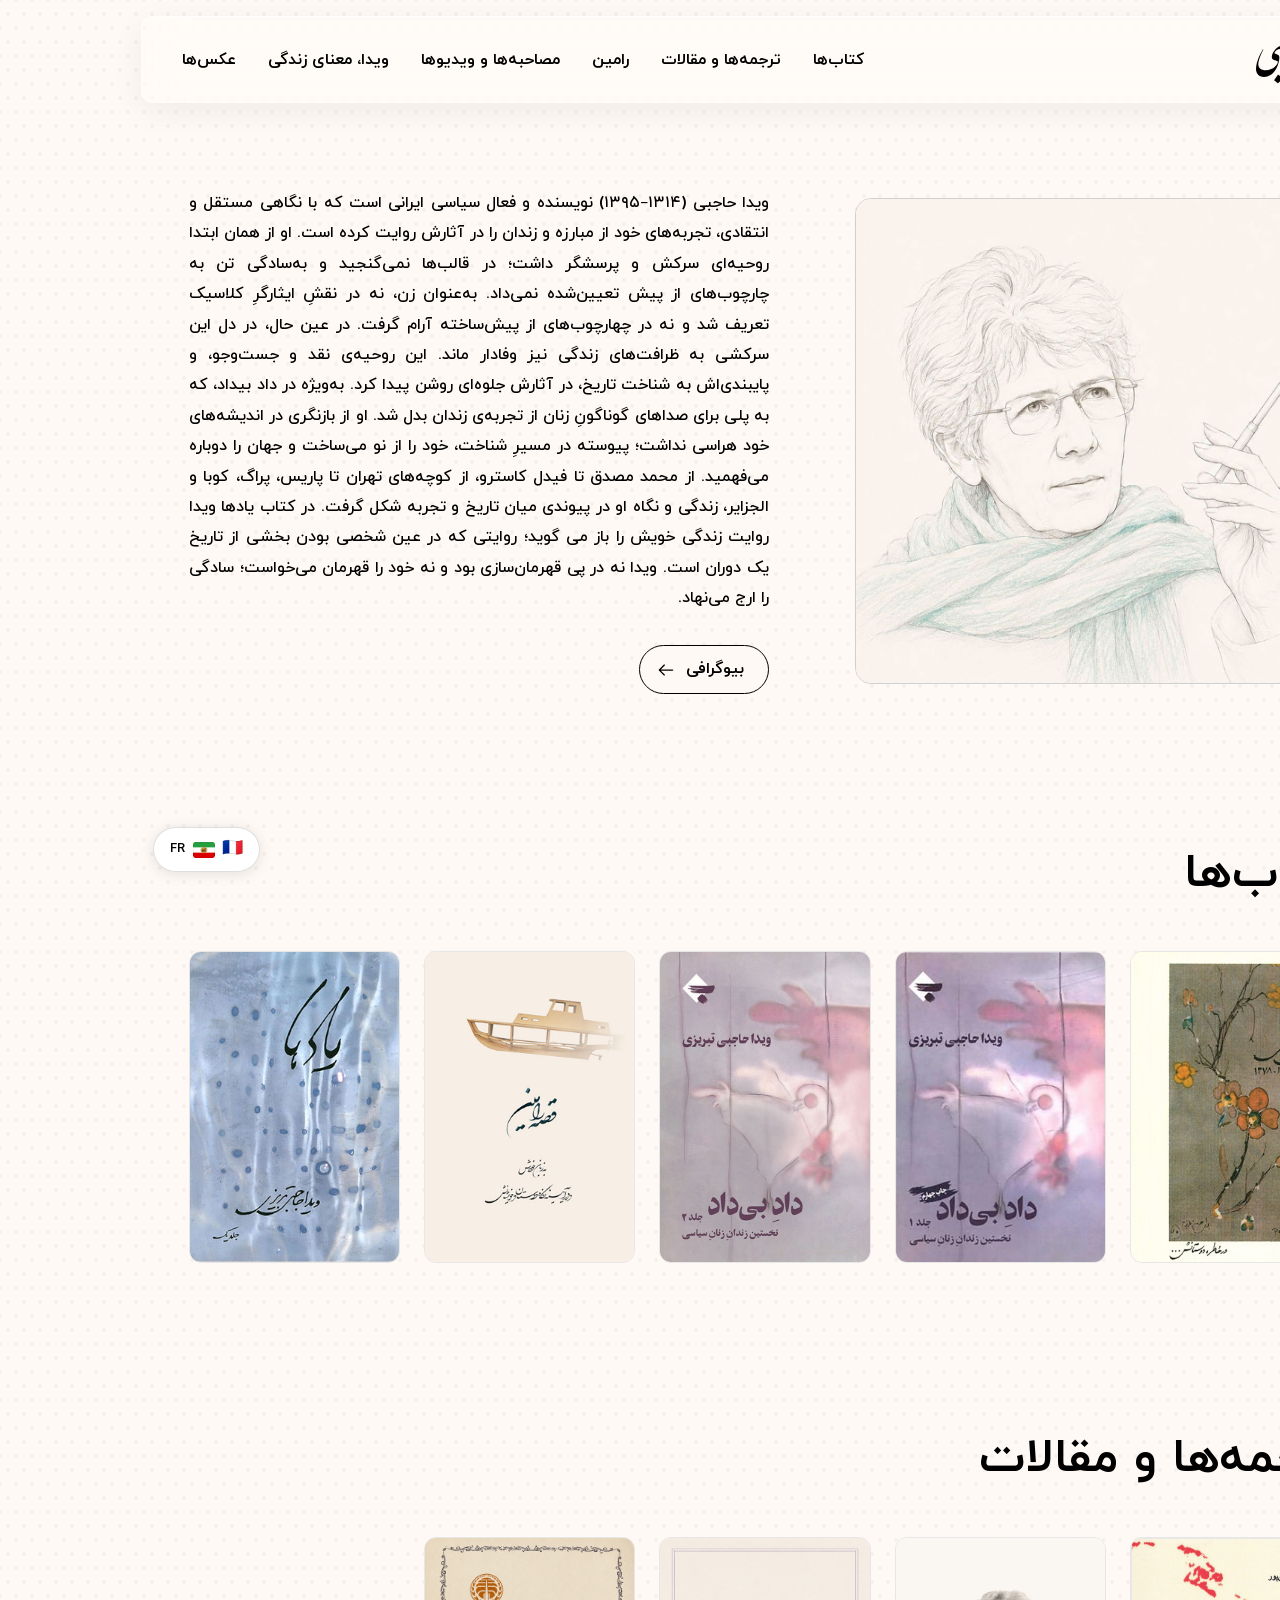
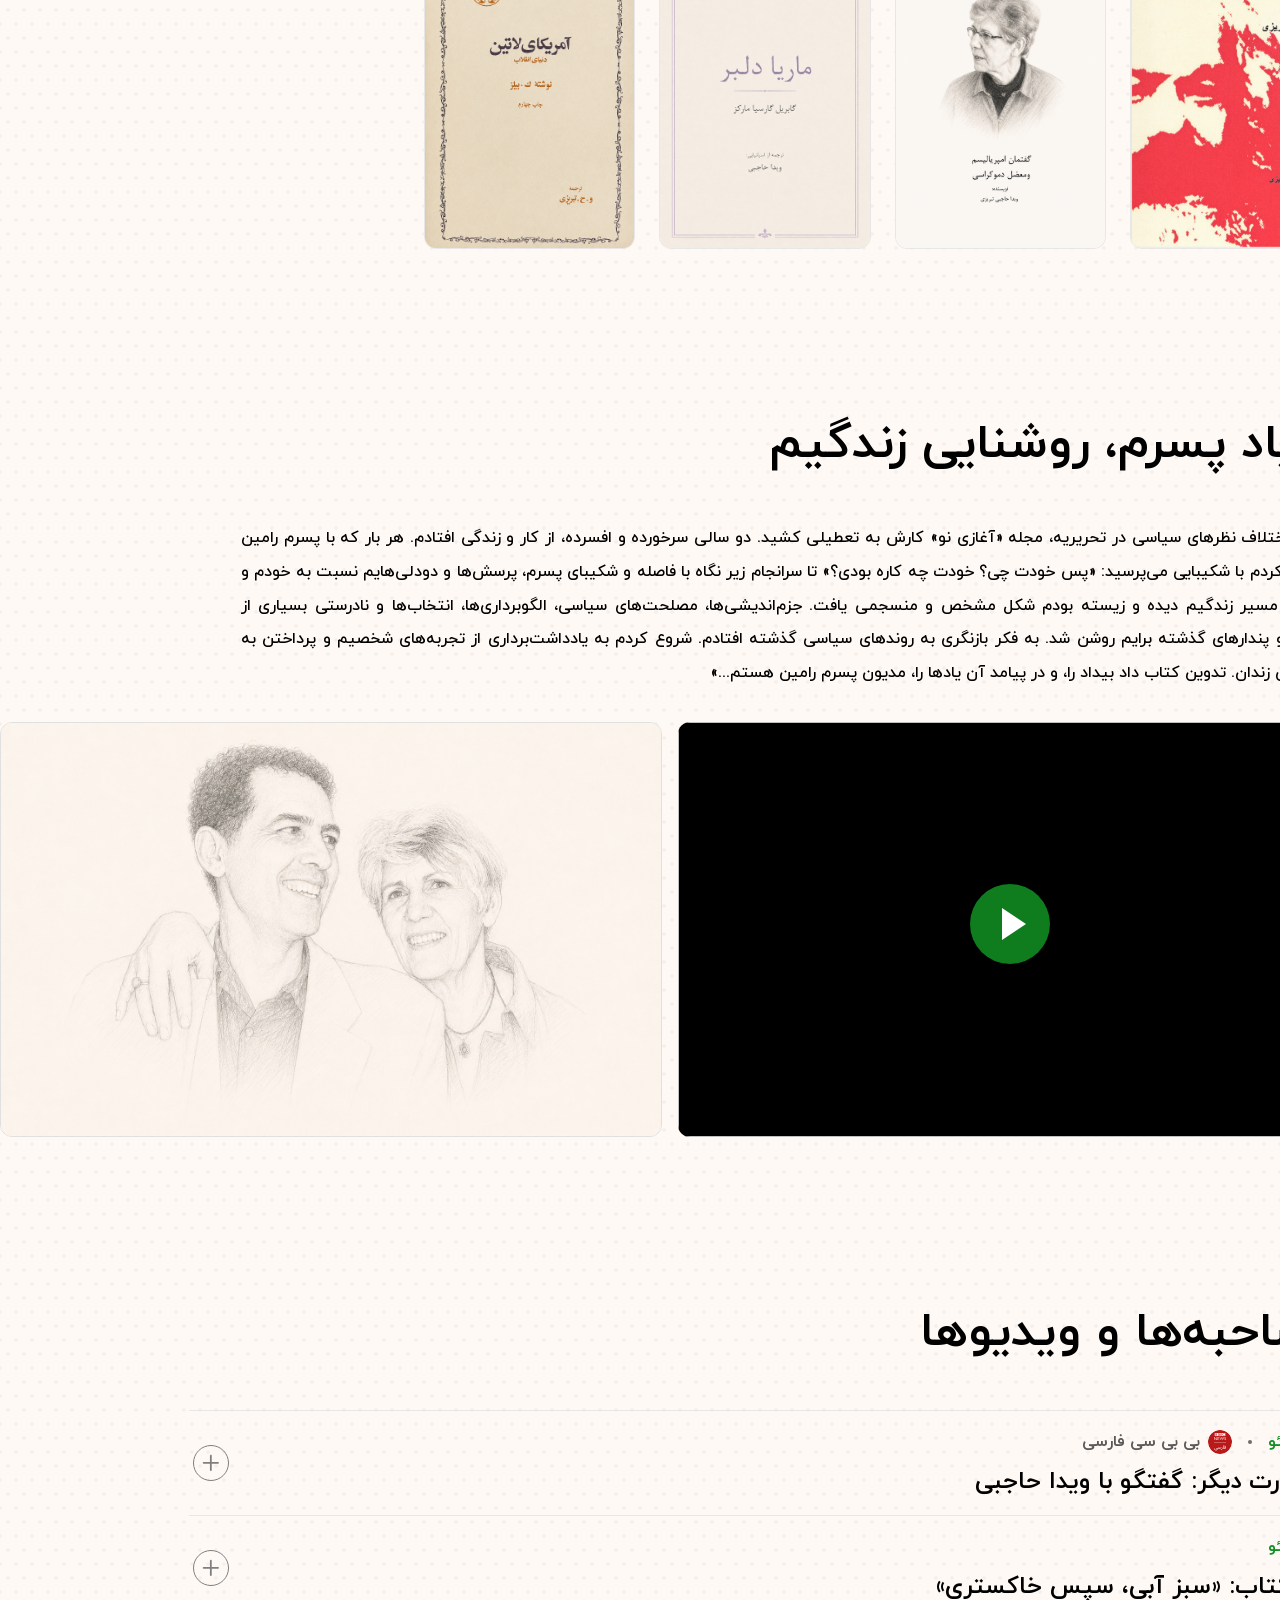
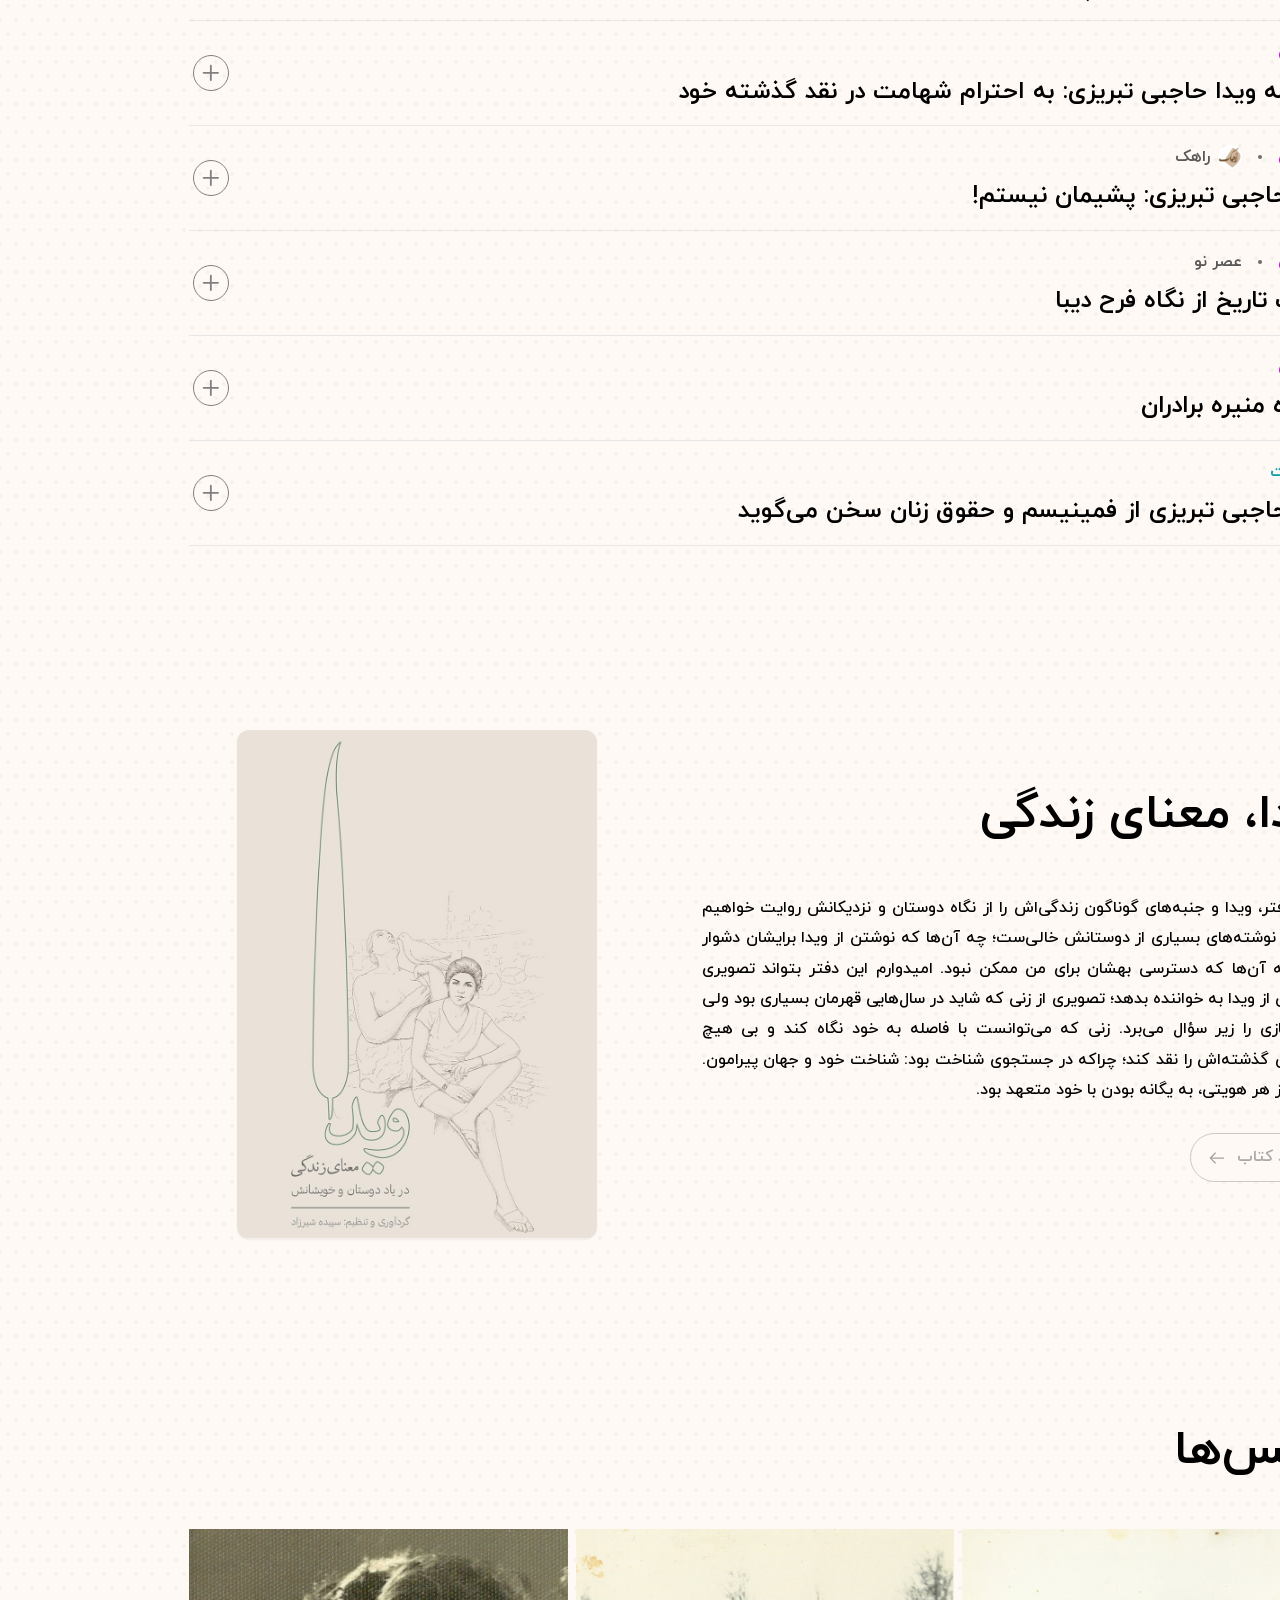
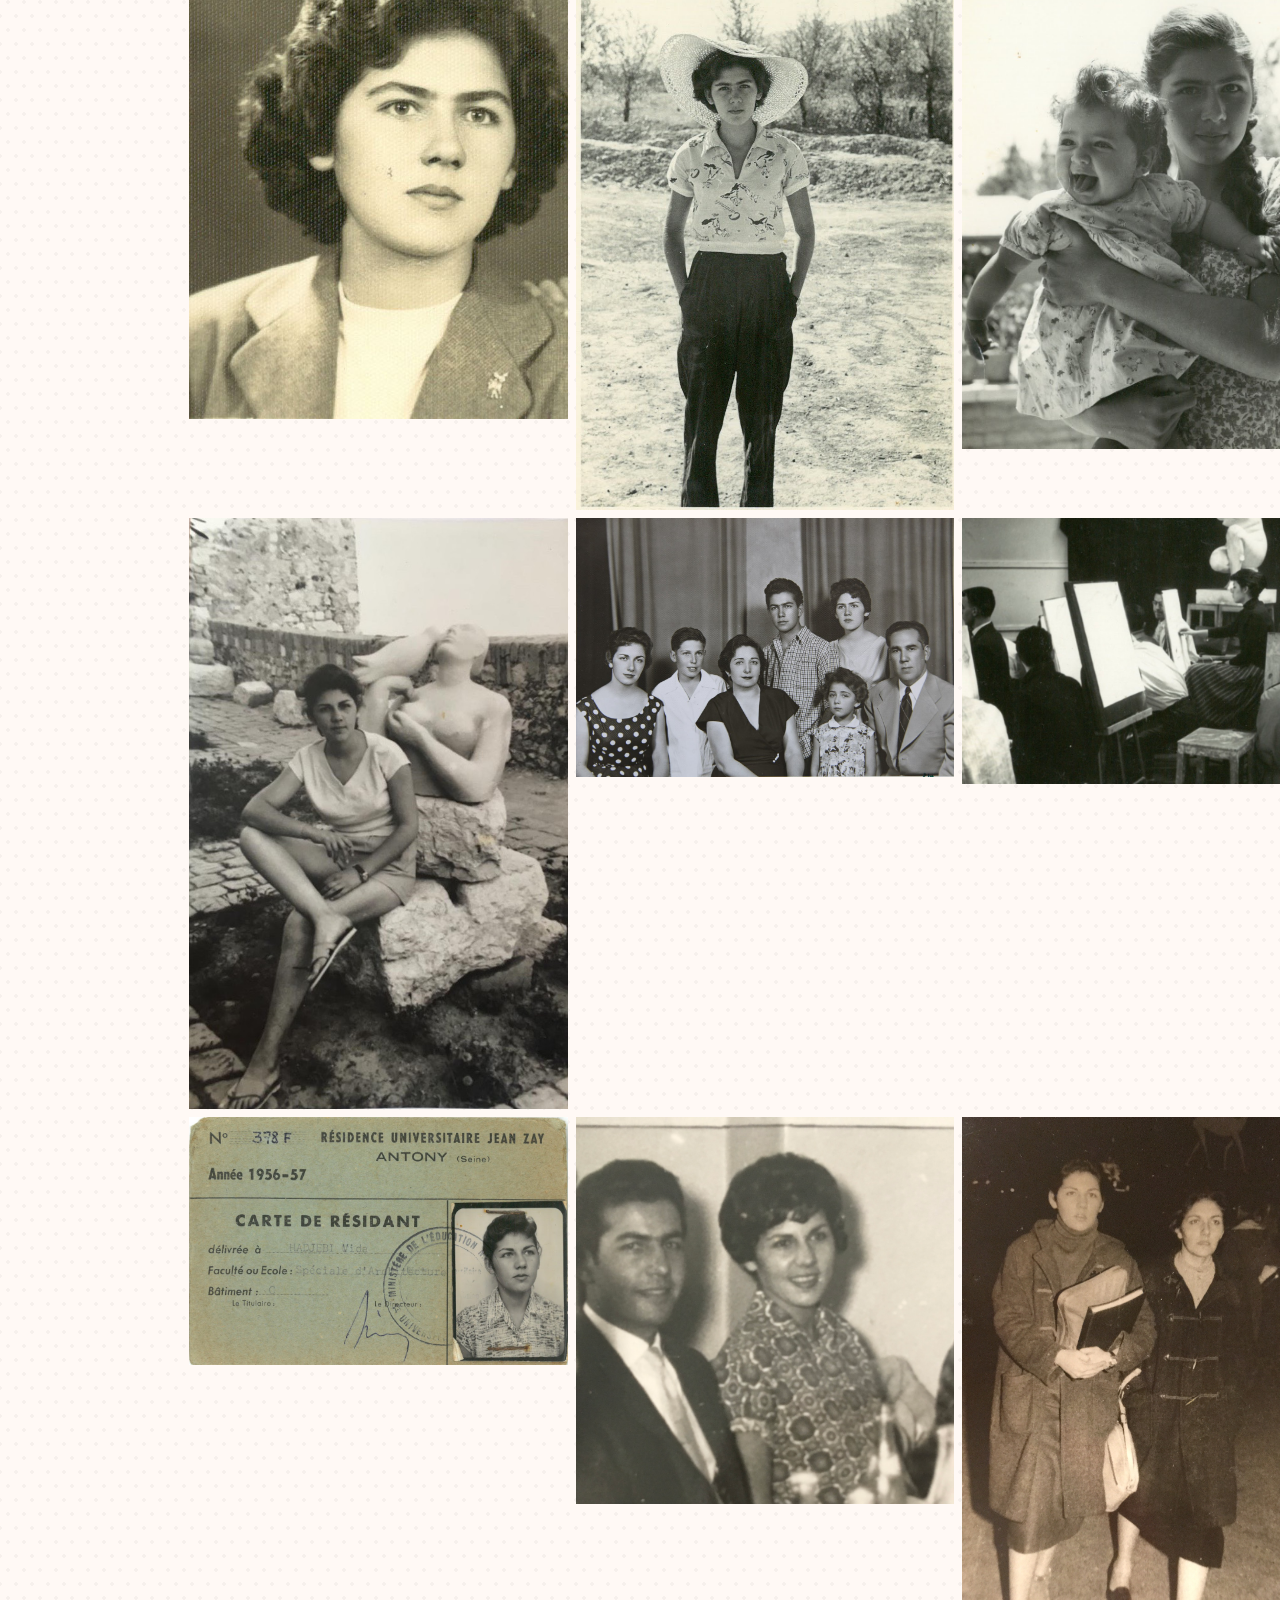
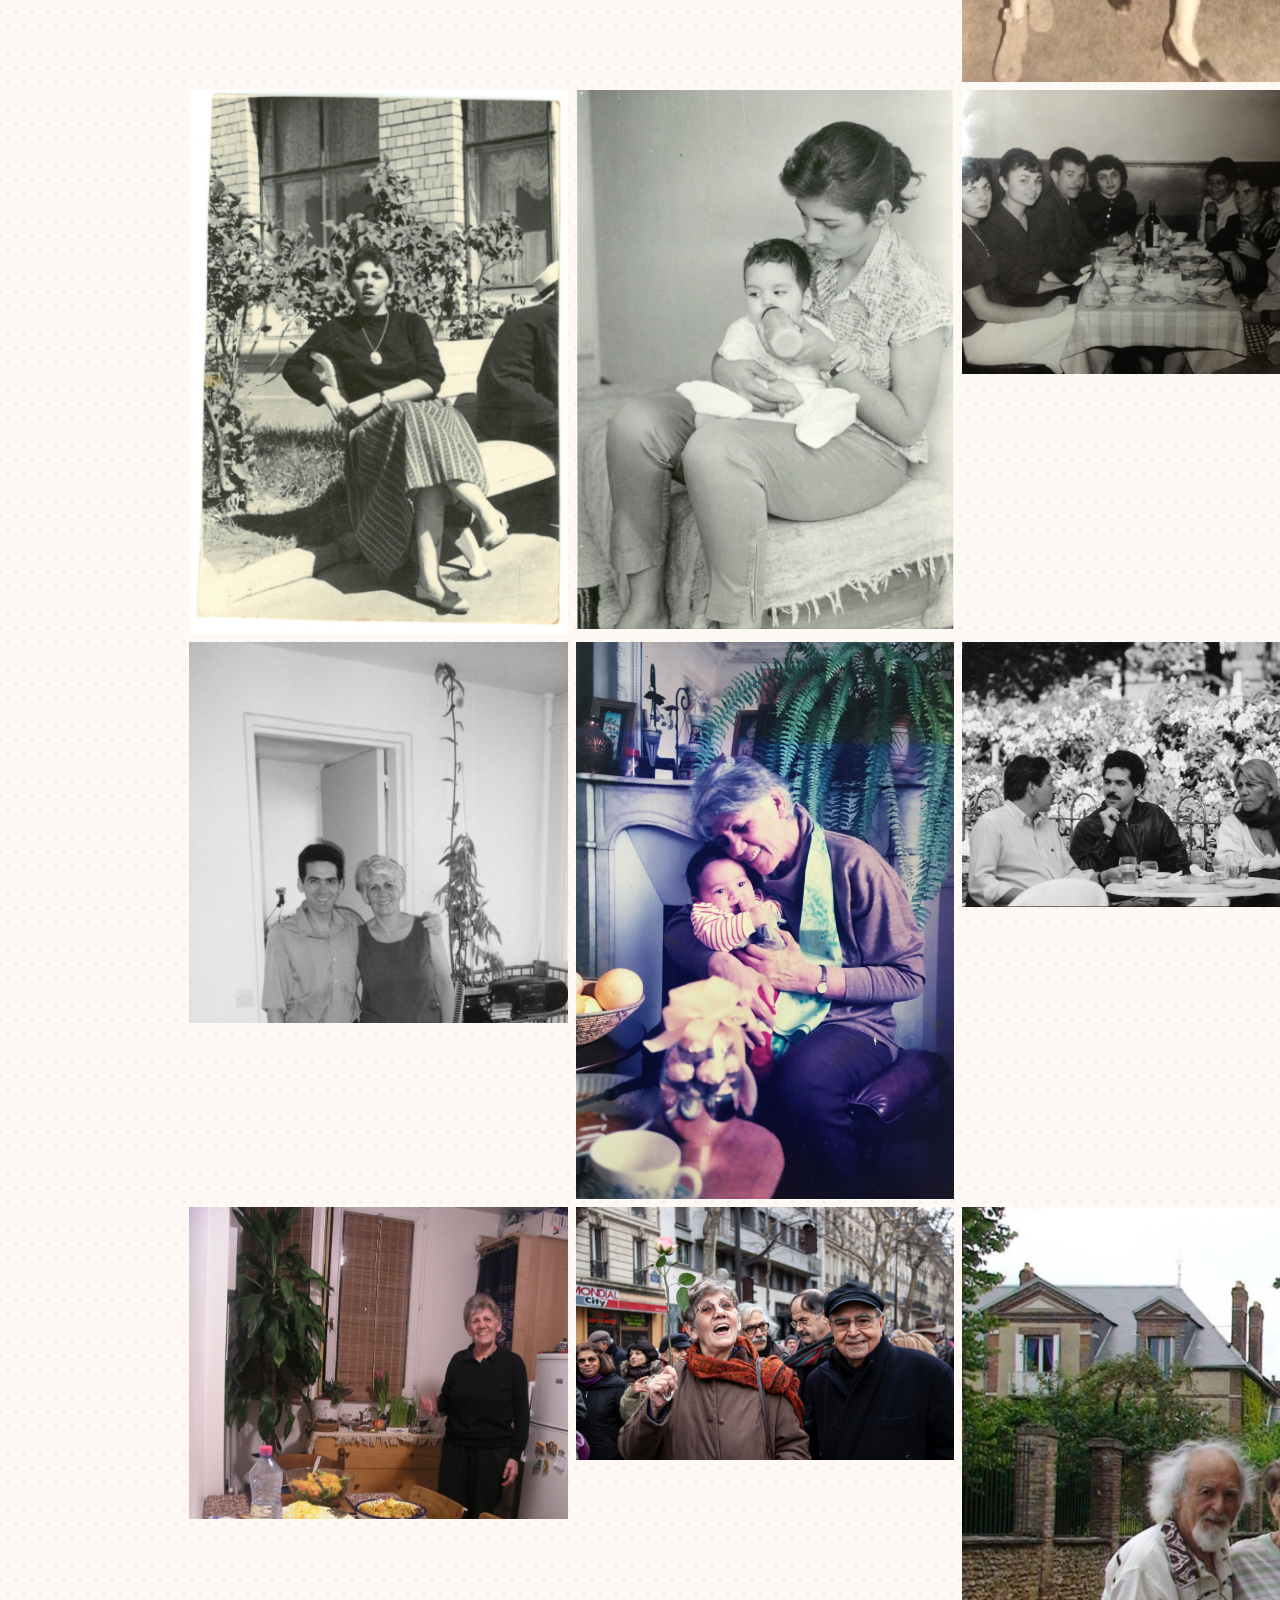
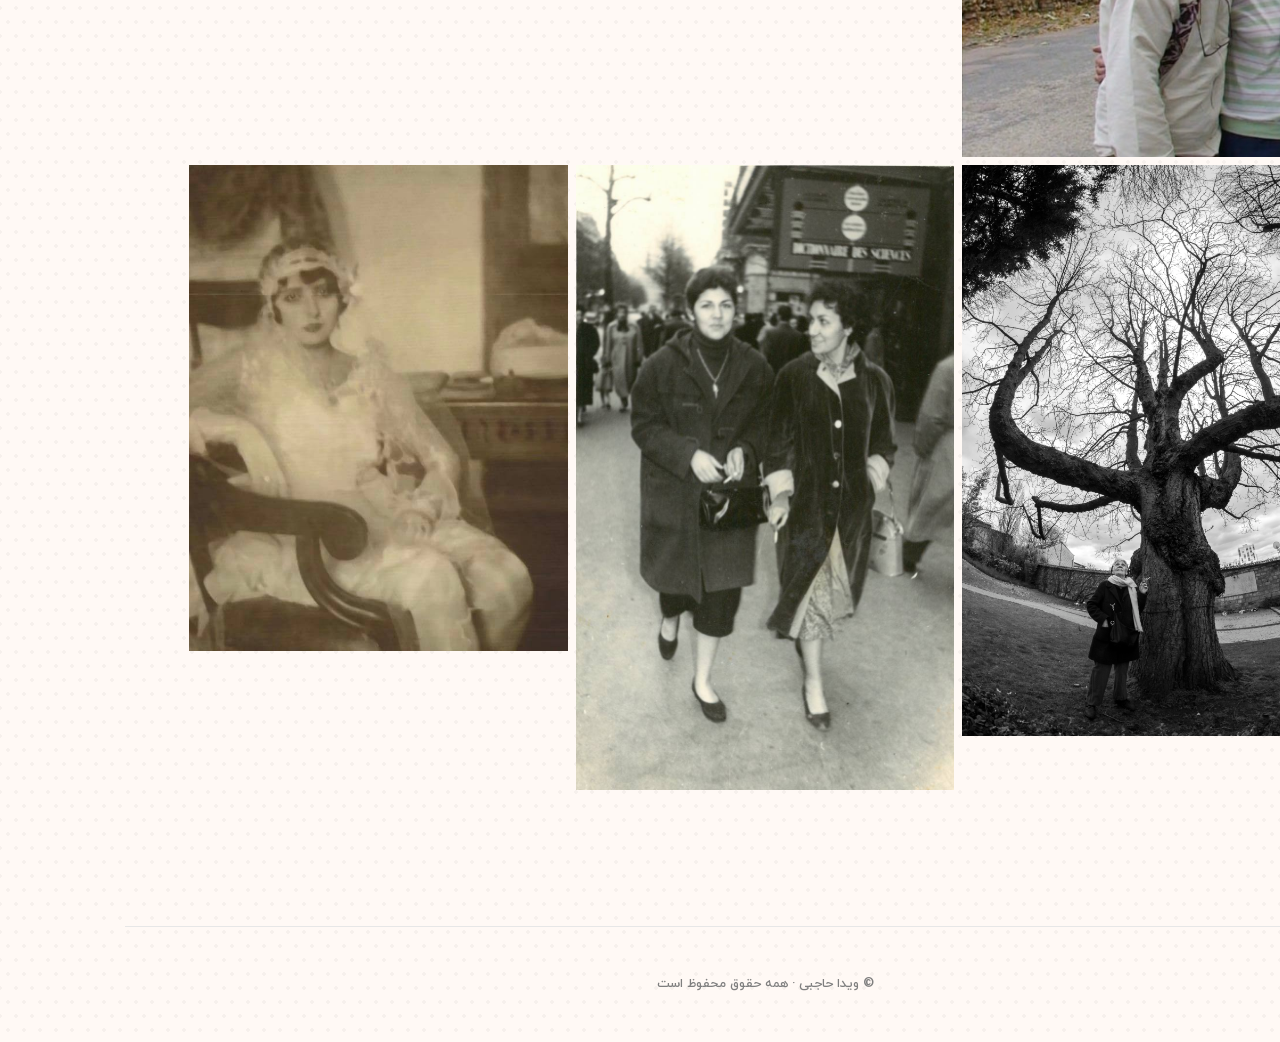
==== index.html @ f9fcdb7a "Language toggle: replace Iran flag emoji with Lion & Sun (شیر و خورشید) flag SVG Co-Authored-By: Cla" ====
<!DOCTYPE html>
<html lang="fa" dir="rtl" data-lang="fa">
<head>
  <!-- Google tag (gtag.js) -->
  <script async src="https://www.googletagmanager.com/gtag/js?id=G-GSFEDZK5NL"></script>
  <script>
    window.dataLayer = window.dataLayer || [];
    function gtag(){dataLayer.push(arguments);}
    gtag('js', new Date());
    gtag('config', 'G-GSFEDZK5NL');
  </script>
  <meta charset="UTF-8" />
  <meta name="viewport" content="width=device-width, initial-scale=1.0" />
  <title>ویدا حاجبی | Vida Hajebi — نویسنده و فعال سیاسی ایرانی</title>
  <meta name="description" content="وب‌سایت رسمی ویدا حاجبی تبریزی (Vida Hajebi) — نویسنده، مترجم و فعال سیاسی ایرانی. آثار، زندگینامه، مصاحبه‌ها و تصاویر." />
  <meta name="keywords" content="ویدا حاجبی, ویدا حاجبی تبریزی, Vida Hajebi, Vida Hadjebi, Vida Hajeby, Vida Hajebi Tabrizi, داد بیداد, یادها, قصه رامین, سبز آبی خاکستری, نویسنده ایرانی, فعال سیاسی ایران, زندانی سیاسی, زنان زندانی سیاسی ایران, مبارزات زنان ایران, ادبیات تبعید, تبعید ایرانی, حافظه سیاسی ایران, Iranian writer, Iranian political prisoner, Iranian dissident, exil iranien, زنان سیاسی, نویسنده معاصر زن, نویسنده زن, زنان نویسنده ایرانی" />
  <meta name="author" content="ویدا حاجبی تبریزی" />
  <meta name="google-site-verification" content="xedVpPn-B1tfUXnKiYFdCGGJtCnqvuVJJ4C9NkOSEHY" />
  <link rel="canonical" href="https://vidahadjebi.com/" />

  <!-- Open Graph -->
  <meta property="og:type" content="website" />
  <meta property="og:url" content="https://vidahadjebi.com/" />
  <meta property="og:title" content="ویدا حاجبی | Vida Hajebi — نویسنده و فعال سیاسی ایرانی" />
  <meta property="og:description" content="وب‌سایت رسمی ویدا حاجبی تبریزی — نویسنده، مترجم و فعال سیاسی ایرانی. آثار، زندگینامه، مصاحبه‌ها و تصاویر." />
  <meta property="og:image" content="https://vidahadjebi.com/assets/images/vida-illustration.jpg" />
  <meta property="og:image:width" content="1080" />
  <meta property="og:image:height" content="1080" />
  <meta property="og:image:alt" content="ویدا حاجبی — تصویرسازی" />
  <meta property="og:locale" content="fa_IR" />
  <meta property="og:locale:alternate" content="fr_FR" />
  <meta property="og:site_name" content="ویدا حاجبی | Vida Hajebi" />

  <!-- Twitter Card -->
  <meta name="twitter:card" content="summary_large_image" />

  <!-- JSON-LD: Person -->
  <script type="application/ld+json">
  {
    "@context": "https://schema.org",
    "@type": "Person",
    "name": "ویدا حاجبی تبریزی",
    "alternateName": ["Vida Hajebi", "Vida Hadjebi", "Vida Hajeby", "ویدا حاجبی"],
    "birthDate": "1935",
    "deathDate": "2016",
    "nationality": "Iranian",
    "jobTitle": ["نویسنده", "مترجم", "فعال سیاسی"],
    "description": "ویدا حاجبی تبریزی (۱۳۱۴–۱۳۹۵) نویسنده، پژوهشگر و فعال سیاسی ایرانی",
    "url": "https://vidahadjebi.com",
    "sameAs": ["https://vidahadjebi.com"],
    "knowsLanguage": ["fa", "fr"],
    "image": "https://vidahadjebi.com/assets/images/bio-hero-desktop.jpg"
  }
  </script>

  <!-- JSON-LD: Books -->
  <script type="application/ld+json">
  [
    {
      "@context": "https://schema.org",
      "@type": "Book",
      "name": "دادِ بی‌داد — جلد اول",
      "alternateName": "Dad Bi-Dad Vol. 1",
      "inLanguage": "fa",
      "datePublished": "2004",
      "author": { "@type": "Person", "name": "ویدا حاجبی تبریزی" },
      "publisher": { "@type": "Organization", "name": "بازتاب نگار" },
      "url": "https://vidahadjebi.com/book-dad-1.html",
      "image": "https://vidahadjebi.com/assets/images/book-dad-1.jpg",
      "description": "روایت زنان زندانی سیاسی در ایران — از مهم‌ترین آثار حافظه سیاسی معاصر ایران"
    },
    {
      "@context": "https://schema.org",
      "@type": "Book",
      "name": "دادِ بی‌داد — جلد دوم",
      "alternateName": "Dad Bi-Dad Vol. 2",
      "inLanguage": "fa",
      "author": { "@type": "Person", "name": "ویدا حاجبی تبریزی" },
      "publisher": { "@type": "Organization", "name": "Forough Book" },
      "url": "https://vidahadjebi.com/book-dad-2.html",
      "image": "https://vidahadjebi.com/assets/images/book-dad-2.jpg",
      "description": "روایت زنان زندانی سیاسی در ایران، سال‌های ۱۳۵۰ تا ۱۳۸۷"
    },
    {
      "@context": "https://schema.org",
      "@type": "Book",
      "name": "یادها — جلد اول",
      "alternateName": "Yadha Vol. 1",
      "inLanguage": "fa",
      "author": { "@type": "Person", "name": "ویدا حاجبی تبریزی" },
      "publisher": { "@type": "Organization", "name": "Forough Book" },
      "url": "https://vidahadjebi.com/book-yadha.html",
      "image": "https://vidahadjebi.com/assets/images/book-yadha.jpg",
      "description": "روایت زندگی، مسیر فکری و تجربه‌های سیاسی ویدا حاجبی تبریزی"
    },
    {
      "@context": "https://schema.org",
      "@type": "Book",
      "name": "قصه‌ی رامین",
      "alternateName": "Ghesseye Ramin",
      "inLanguage": "fa",
      "datePublished": "2016",
      "author": { "@type": "Person", "name": "ویدا حاجبی تبریزی" },
      "publisher": { "@type": "Organization", "name": "خاوران" },
      "url": "https://vidahadjebi.com/book-ramin.html",
      "image": "https://vidahadjebi.com/assets/images/book-ramin.jpg",
      "description": "گردآوری، ترجمه و تنظیم ویدا حاجبی تبریزی — روایتی از زندگی رامین حاجبی"
    },
    {
      "@context": "https://schema.org",
      "@type": "Book",
      "name": "پری در خاطره دوستانش",
      "alternateName": "Pari dar Khatereye Doostanash",
      "inLanguage": "fa",
      "datePublished": "2002",
      "author": { "@type": "Person", "name": "ویدا حاجبی تبریزی" },
      "url": "https://vidahadjebi.com/book-pari.html",
      "image": "https://vidahadjebi.com/assets/images/book-pari.jpg",
      "description": "گردآوری خاطرات و یادمان‌های دوستان و نزدیکان پری حاجبی"
    }
  ]
  </script>

  <link rel="icon" type="image/svg+xml" href="assets/images/favicon.svg?v=4" />
  <link rel="apple-touch-icon" href="assets/images/favicon-light.svg?v=4" />
  <link rel="mask-icon" href="assets/images/favicon.svg?v=4" color="#000000" />

  <link rel="preload" href="assets/fonts/IRANYekanWeb-Regular.ttf" as="font" type="font/ttf" crossorigin />
  <link rel="preload" href="assets/fonts/IRANYekanWeb-Bold.ttf" as="font" type="font/ttf" crossorigin />
  <link rel="preload" href="assets/fonts/IranNastaliq.ttf" as="font" type="font/ttf" crossorigin />

  <!-- Inter font for French (LTR) version -->
  <link rel="preconnect" href="https://fonts.googleapis.com" />
  <link rel="preconnect" href="https://fonts.gstatic.com" crossorigin />
  <link rel="stylesheet" href="https://fonts.googleapis.com/css2?family=Inter:wght@400;500;600;700&display=swap" />

  <link rel="stylesheet" href="styles.css?v=51" />

  <!-- PhotoSwipe lightbox -->
  <link rel="stylesheet" href="https://cdn.jsdelivr.net/npm/photoswipe@5.4.4/dist/photoswipe.css" />
</head>
<body>

  <header class="site-header">
    <nav class="main-nav" aria-label="ناوبری اصلی">
      <a class="nav-logo" href="#biography" aria-label="ویدا حاجبی — خانه">
        <img class="nav-logo-img lang-fa" src="assets/images/logo.svg" alt="ویدا حاجبی" /><img class="nav-logo-img lang-fr" src="assets/images/logo-latin.svg" alt="Vida Hadjebi" />
      </a>
      <ul class="nav-items">
        <li><a href="#books"><span class="lang-fa">کتاب‌ها</span><span class="lang-fr">Livres</span></a></li>
        <li><a href="#translations"><span class="lang-fa">ترجمه‌ها و مقالات</span><span class="lang-fr">Traductions</span></a></li>
        <li><a href="#ramin"><span class="lang-fa">رامین</span><span class="lang-fr">Ramin</span></a></li>
        <li><a href="#interviews"><span class="lang-fa">مصاحبه‌ها و ویدیوها</span><span class="lang-fr">Entretiens</span></a></li>
        <li><a href="#meaning"><span class="lang-fa">ویدا، معنای زندگی</span><span class="lang-fr">Vida, le sens de la vie</span></a></li>
        <li><a href="#gallery"><span class="lang-fa">عکس‌ها</span><span class="lang-fr">Galerie</span></a></li>
      </ul>
    </nav>
    <button class="nav-toggle" aria-label="باز کردن منو" aria-expanded="false" aria-controls="mobileMenu">
      <img class="nav-toggle-ico nav-toggle-ico--hamburger" src="assets/images/icon-hamburger.svg" alt="" />
      <img class="nav-toggle-ico nav-toggle-ico--close"     src="assets/images/icon-close.svg"     alt="" />
    </button>
  </header>

  <!-- Mobile menu overlay (visible <600px when toggled) -->
  <div class="mobile-menu" id="mobileMenu" aria-hidden="true">
    <ul class="mobile-menu-items">
      <li><a href="#books"><span class="lang-fa">کتاب‌ها</span><span class="lang-fr">Livres</span></a></li>
      <li><a href="#translations"><span class="lang-fa">ترجمه‌ها و مقالات</span><span class="lang-fr">Traductions</span></a></li>
      <li><a href="#ramin"><span class="lang-fa">رامین</span><span class="lang-fr">Ramin</span></a></li>
      <li><a href="#interviews"><span class="lang-fa">مصاحبه‌ها</span><span class="lang-fr">Entretiens</span></a></li>
      <li><a href="#gallery"><span class="lang-fa">عکس‌ها</span><span class="lang-fr">Galerie</span></a></li>
      <li><a href="#meaning"><span class="lang-fa">ویدا، معنای زندگی</span><span class="lang-fr">Vida, le sens de la vie</span></a></li>
    </ul>
  </div>

  <main>
    <!-- Hero / Biography -->
    <section id="biography" class="hero">
      <div class="container hero-grid">
        <figure class="hero-portrait">
          <img src="assets/images/vida-illustration.jpg" alt="پرتره ویدا حاجبی" />
        </figure>
        <div class="hero-text">
          <p class="hero-bio lang-fa">
            ویدا حاجبی (۱۳۱۴–۱۳۹۵) نویسنده و فعال سیاسی ایرانی است که با نگاهی مستقل و انتقادی، تجربه‌های خود از مبارزه و زندان را در آثارش روایت کرده است. او از همان ابتدا روحیه‌ای سرکش و پرسشگر داشت؛ در قالب‌ها نمی‌گنجید و به‌سادگی تن به چارچوب‌های از پیش تعیین‌شده نمی‌داد. به‌عنوان زن، نه در نقشِ ایثارگرِ کلاسیک تعریف شد و نه در چهارچوب‌های از پیش‌ساخته آرام گرفت. در عین حال، در دل این سرکشی به ظرافت‌های زندگی نیز وفادار ماند. این روحیه‌ی نقد و جست‌وجو، و پایبندی‌اش به شناخت تاریخ، در آثارش جلوه‌ای روشن پیدا کرد. به‌ویژه در داد بیداد، که به پلی برای صداهای گوناگونِ زنان از تجربه‌ی زندان بدل شد. او از بازنگری در اندیشه‌های خود هراسی نداشت؛ پیوسته در مسیرِ شناخت، خود را از نو می‌ساخت و جهان را دوباره می‌فهمید. از محمد مصدق تا فیدل کاسترو، از کوچه‌های تهران تا پاریس، پراگ، کوبا و الجزایر، زندگی و نگاه او در پیوندی میان تاریخ و تجربه شکل گرفت. در کتاب یادها ویدا روایت زندگی خویش را باز می گوید؛ روایتی که در عین شخصی بودن بخشی از تاریخ یک دوران است. ویدا نه در پی قهرمان‌سازی بود و نه خود را قهرمان می‌خواست؛ سادگی را ارج می‌نهاد.
          </p>
          <p class="hero-bio lang-fr">
            Vida Hajebi (1936-2017) est une écrivaine, chercheuse et activiste politique iranienne. Avec un regard indépendant et critique, elle a relaté dans ses œuvres ses expériences de lutte et d'emprisonnement. Esprit libre et profondément attachée à la connaissance de l'histoire, elle n'a cessé de remettre en question ses propres convictions et de renouveler son regard sur le monde. Fidèle à la délicatesse de la vie et à l'art, elle a façonné sa pensée au croisement de l'histoire et de l'expérience, de Mohammad Mossadegh à Fidel Castro, des rues de Téhéran à Paris, Prague, Cuba, le Venezuela et l'Algérie. Son œuvre témoigne d'une attention constante à la mémoire collective. Dans Dad Bidad, devenu un lieu de rencontre des voix de femmes ayant connu la prison, comme dans Yâdhâ (Souvenirs), où elle retrace son propre parcours, Vida Hajebi livre un témoignage précieux sur une époque. Elle ne recherchait ni l'héroïsme ni la légende, mais accordait une profonde valeur à la simplicité.
          </p>
          <a href="/biography" class="btn btn-pill">
            <span class="lang-fa">بیوگرافی</span>
            <span class="lang-fr">Biographie</span>
            <img src="assets/images/icon-arrow-left.svg" alt="" class="btn-icon" />
          </a>
        </div>
      </div>
    </section>

    <!-- Books -->
    <section id="books" class="section">
      <div class="container">
        <h2 class="section-title"><span class="lang-fa">کتاب‌ها</span><span class="lang-fr">Livres</span></h2>
        <div class="books-grid">
          <article class="book-card">
            <a href="book-pari.html"><img src="assets/images/book-pari.jpg" alt="پری در خاطره دوستانش" /></a>
          </article>
          <article class="book-card">
            <a href="book-dad-1.html"><img src="assets/images/book-dad-1.jpg" alt="داد بی‌داد جلد ۱" /></a>
          </article>
          <article class="book-card">
            <a href="book-dad-2.html"><img src="assets/images/book-dad-2.jpg" alt="داد بی‌داد جلد ۲" /></a>
          </article>
          <article class="book-card">
            <a href="book-ramin.html"><img src="assets/images/book-ramin.jpg" alt="قصه‌ی رامین" /></a>
          </article>
          <article class="book-card">
            <a href="book-yadha.html"><img src="assets/images/book-yadha.jpg" alt="یادها" /></a>
          </article>
        </div>
      </div>
    </section>

    <!-- Translations & Articles -->
    <section id="translations" class="section">
      <div class="container">
        <h2 class="section-title"><span class="lang-fa">ترجمه‌ها و مقالات</span><span class="lang-fr">Traductions et articles</span></h2>
        <div class="translations-grid">
          <article class="trans-card">
            <img src="assets/images/trans-marx.jpg" alt="مارکس — هنگام فروریزی کمونیسم" />
          </article>
          <article class="trans-card">
            <a href="assets/امپریالیسم-و-دموکراسی.pdf" target="_blank" rel="noopener"><img src="assets/images/trans-imperialism.png" alt="گفتمان امپریالیسم و معضل دموکراسی" /></a>
          </article>
          <article class="trans-card">
            <a href="assets/ماریا-دلبر.pdf" target="_blank" rel="noopener"><img src="assets/images/trans-maria-delbar.png" alt="ماریا دلبر" /></a>
          </article>
          <article class="trans-card">
            <a href="assets/آمریکای-لاتین-دنیای-انقلاب.pdf" target="_blank" rel="noopener"><img src="assets/images/trans-latin-america.png" alt="آمریکای لاتین، دنیای انقلاب" /></a>
          </article>
        </div>
      </div>
    </section>

    <!-- Ramin -->
    <section id="ramin" class="section">
      <div class="container">
        <h2 class="section-title lang-fa">با یاد پسرم، روشنایی زندگیم</h2>
        <h2 class="section-title lang-fr">À la mémoire de mon fils, lumière de ma vie</h2>
        <p class="section-paragraph lang-fa">
          «در پی اختلاف نظرهای سیاسی در تحریریه، مجله «آغازی نو» کارش به تعطیلی کشید. دو سالی سرخورده و افسرده، از کار و زندگی افتادم. هر بار که با پسرم رامین دردل می‌کردم با شکیبایی می‌پرسید: «پس خودت چی؟ خودت چه کاره بودی؟» تا سرانجام زیر نگاه با فاصله و شکیبای پسرم، پرسش‌ها و دودلی‌هایم نسبت به خودم و آنچه در مسیر زندگیم دیده و زیسته بودم شکل مشخص و منسجمی یافت. جزم‌اندیشی‌ها، مصلحت‌های سیاسی، الگوبرداری‌ها، انتخاب‌ها و نادرستی بسیاری از توهم‌ها و پندارهای گذشته برایم روشن شد. به فکر بازنگری به روندهای سیاسی گذشته افتادم. شروع کردم به یادداشت‌برداری از تجربه‌های شخصیم و پرداختن به تجربه‌های زندان. تدوین کتاب داد بیداد را، و در پیامد آن یادها را، مدیون پسرم رامین هستم...»
        </p>
        <p class="section-paragraph lang-fr">
          « À la suite de divergences politiques au sein de la rédaction, la revue Un nouveau départ (Âghâzi-ye No) cessa de paraître. Pendant près de deux ans, découragée et déprimée, je me suis éloignée du travail et de la vie. Chaque fois que je me confiais à mon fils Ramin, il me demandait avec patience : « Et toi, alors ? Toi, quel rôle as-tu joué ? » Peu à peu, sous le regard à la fois distant et bienveillant de mon fils, mes interrogations et mes doutes sur moi-même, ainsi que sur ce que j'avais vu et vécu au cours de mon existence, prirent une forme plus claire et plus cohérente. Le dogmatisme, les compromis politiques, les modèles que nous avions suivis, nos choix, ainsi que le caractère illusoire de bien des croyances et des représentations du passé, m'apparurent avec davantage de netteté. Je me mis alors à reconsidérer les parcours politiques du passé. Je commençai à prendre des notes sur mes expériences personnelles et à revenir sur les années de prison. C'est à mon fils Ramin que je dois la rédaction de Dad Bidad et, dans son prolongement, celle de Yadhâ (Souvenirs)… »
        </p>
        <div class="ramin-media">
          <figure class="ramin-video" data-vimeo-id="194671630" data-vimeo-external="https://vimeo.com/194671630">
            <button type="button" class="video-thumb" aria-label="پخش ویدیو">
              <img src="https://vumbnail.com/194671630.jpg" alt="" class="video-thumb-img" />
              <span class="play-btn" aria-hidden="true">
                <svg viewBox="0 0 80 80" width="80" height="80">
                  <circle cx="40" cy="40" r="40" fill="#128F23" fill-opacity="0.88"/>
                  <path d="M32 24l24 16-24 16V24z" fill="#fff"/>
                </svg>
              </span>
            </button>
          </figure>
          <figure class="ramin-photo">
            <img src="assets/images/ramin-vida.png" alt="رامین در کنار ویدا" />
          </figure>
        </div>
      </div>
    </section>

    <!-- Interviews & Videos -->
    <section id="interviews" class="section">
      <div class="container">
        <h2 class="section-title"><span class="lang-fa">مصاحبه‌ها و ویدیوها</span><span class="lang-fr">Entretiens et vidéos</span></h2>
        <ul class="interviews-list">
          <li class="interview">
            <details>
              <summary>
                <span class="iv-meta">
                  <span class="iv-tag iv-tag--video">
                    <img src="assets/images/icon-type-video.svg" alt="" />
                    <span class="lang-fa">ویدئو</span><span class="lang-fr">Vidéo</span>
                  </span>
                  <span class="iv-source"><img src="assets/images/publisher-bbc.png" alt="" /><span class="lang-fa">بی بی سی فارسی</span><span class="lang-fr">BBC Persian</span></span>
                </span>
                <span class="iv-title"><span class="lang-fa">به عبارت دیگر: گفتگو با ویدا حاجبی</span><span class="lang-fr">En d'autres termes : entretien avec Vida Hajebi</span></span>
                <span class="iv-toggle" aria-hidden="true">
                  <img class="iv-toggle-ico iv-toggle-ico--plus"  src="assets/images/icon-plus.svg"  alt="" />
                  <img class="iv-toggle-ico iv-toggle-ico--minus" src="assets/images/icon-minus.svg" alt="" />
                </span>
              </summary>
              <div class="iv-body">
                <div class="iv-actions">
                  <a href="https://www.youtube.com/watch?v=sZjhvTJNKaA" target="_blank" rel="noopener" class="btn btn-pill">
                    <span class="lang-fa">دیدن ویدیو</span><span class="lang-fr">Voir la vidéo</span>
                    <img src="assets/images/icon-arrow-left.svg" alt="" class="btn-icon" />
                  </a>
                </div>
              </div>
            </details>
          </li>
          <li class="interview">
            <details>
              <summary>
                <span class="iv-meta">
                  <span class="iv-tag iv-tag--video">
                    <img src="assets/images/icon-type-video.svg" alt="" />
                    <span class="lang-fa">ویدئو</span><span class="lang-fr">Vidéo</span>
                  </span>
                </span>
                <span class="iv-title"><span class="lang-fa">برای کتاب: «سبز آبی، سپس خاکستری»</span><span class="lang-fr">Pour le livre : «Bleu-vert, puis gris»</span></span>
                <span class="iv-toggle" aria-hidden="true">
                  <img class="iv-toggle-ico iv-toggle-ico--plus"  src="assets/images/icon-plus.svg"  alt="" />
                  <img class="iv-toggle-ico iv-toggle-ico--minus" src="assets/images/icon-minus.svg" alt="" />
                </span>
              </summary>
              <div class="iv-body">
                <p class="lang-fa">ویدیو از اشکان نوروزخانی برای کتابش: «سبز آبی، خاکستری»، آپارتمان ویدا، پاریس سال ۱۳۹۵</p><p class="lang-fr">Vidéo d'Ashkan Noroozkhani pour son livre : «Bleu-vert, puis gris», appartement de Vida, Paris, 2016</p>
                <p class="lang-fa">برای خرید کتاب «سبز آبی، خاکستری» میتوانید از وبسایت رسمی انتشارات استفاده کنید:</p><p class="lang-fr">Pour commander le livre «Bleu-vert, puis gris», rendez-vous sur le site officiel des éditions :</p>
                <div class="iv-actions">
                  <a href="#" data-video-src="assets/videos/ashkan-noroozkhani.mp4" class="btn btn-pill">
                    <span class="lang-fa">دیدن ویدیو</span><span class="lang-fr">Voir la vidéo</span>
                    <img src="assets/images/icon-arrow-left.svg" alt="" class="btn-icon" />
                  </a>
                  <a href="https://arctictern.fr/" target="_blank" rel="noopener" class="btn btn-pill">
                    <span class="lang-fa">خرید کتاب</span><span class="lang-fr">Acheter le livre</span>
                    <img src="assets/images/icon-arrow-left.svg" alt="" class="btn-icon" />
                  </a>
                </div>
              </div>
            </details>
          </li>
          <li class="interview">
            <details>
              <summary>
                <span class="iv-meta">
                  <span class="iv-tag iv-tag--text">
                    <img src="assets/images/icon-type-text.svg" alt="" />
                    <span class="lang-fa">متن</span><span class="lang-fr">Texte</span>
                  </span>
                </span>
                <span class="iv-title"><span class="lang-fa">ارج‌نامه ویدا حاجبی تبریزی: به احترام شهامت در نقد گذشته خود</span><span class="lang-fr">Hommage à Vida Hajebi Tabrizi : hommage au courage de critiquer son propre passé</span></span>
                <span class="iv-toggle" aria-hidden="true">
                  <img class="iv-toggle-ico iv-toggle-ico--plus"  src="assets/images/icon-plus.svg"  alt="" />
                  <img class="iv-toggle-ico iv-toggle-ico--minus" src="assets/images/icon-minus.svg" alt="" />
                </span>
              </summary>
              <div class="iv-body">
                <p class="lang-fa">«سال ۱۳۸۹، هنگامی که خبر انتشار کتاب «یادها» به نگارش ویدا حاجبی تبریزی از آن‌سوی آب‌ها به گوشمان رسید، قصد کردیم تا به پاس صداقت این زن ایرانی که با عبور از دالان دود و آتش و خون و اسلحه، به طرز شگفت‌انگیزی به نقد این شیوه خشونت‌بار اندیشه قهر انقلابی و خشونت‌های سیاسی نشسته ـ ویژه‌نامه‌ای در مدرسه فمینیستی منتشر کنیم تا بلکه نسل ما را با پیامدهای زیانبار ناشی از آن آشنا سازد.»</p><p class="lang-fr">« En 2010, lorsque la nouvelle de la publication du livre Yadhâ de Vida Hajebi Tabrizi nous parvint depuis l'autre rive, nous avons décidé de rendre hommage à l'honnêteté de cette femme iranienne — qui, après avoir traversé les couloirs de feu, de sang et d'armes, s'est mise à critiquer cette pensée violente de la révolution — en publiant un numéro spécial dans l'École féministe, afin de familiariser notre génération avec les conséquences néfastes de cette voie. »</p>
                <div class="iv-actions">
                  <a href="https://noushinahmadi.wordpress.com/2012/10/08/ارج-نامه-ویدا-حاحبی-تبریزی-به-احترام/" target="_blank" rel="noopener" class="btn btn-pill">
                    <span class="lang-fa">مطالعه متن</span><span class="lang-fr">Lire l'article</span>
                    <img src="assets/images/icon-arrow-left.svg" alt="" class="btn-icon" />
                  </a>
                </div>
              </div>
            </details>
          </li>
          <li class="interview">
            <details>
              <summary>
                <span class="iv-meta">
                  <span class="iv-tag iv-tag--text">
                    <img src="assets/images/icon-type-text.svg" alt="" />
                    <span class="lang-fa">متن</span><span class="lang-fr">Texte</span>
                  </span>
                  <span class="iv-source"><img src="assets/images/publisher-raahak.jpg" alt="" /><span class="lang-fa">راهک</span><span class="lang-fr">Rahak</span></span>
                </span>
                <span class="iv-title"><span class="lang-fa">ویدا حاجبی تبریزی: پشیمان نیستم!</span><span class="lang-fr">Vida Hajebi Tabrizi : je ne regrette rien !</span></span>
                <span class="iv-toggle" aria-hidden="true">
                  <img class="iv-toggle-ico iv-toggle-ico--plus"  src="assets/images/icon-plus.svg"  alt="" />
                  <img class="iv-toggle-ico iv-toggle-ico--minus" src="assets/images/icon-minus.svg" alt="" />
                </span>
              </summary>
              <div class="iv-body">
                <p class="lang-fa">«فکر نمی‌کنم پشیمانی امری منفی باشد. چه‌بسا گاهی بسیار هم لازم و مثبت است. با این حال، من از مسیری که در گذشته پیموده‌ام، هیچگاه پشیمان نبوده‌ام و نیستم؛ چرا که همواره با شعور و فهمی که در هر دوره از زندگی‌ام از آن برخوردار بودم، عمل کرده‌ام، حتی اگر امروز آن عمل را نادرست بدانم. از اینکه فکر و نظر امروزم با دیروزم متفاوت است، نه‌تنها پشیمان نیستم، بلکه خشنود هم هستم. به همین دلیل امید دارم که فردا هم فهم و شعوری فراتر از امروز به دست آورم و قادر باشم با نگاهی نقادانه به کار امروزم بنگرم.»</p><p class="lang-fr">« Je ne pense pas que les regrets soient une chose négative. Parfois ils sont même tout à fait nécessaires et positifs. Pourtant, je n'ai jamais regretté le chemin que j'ai parcouru dans le passé, car j'ai toujours agi avec la conscience et la compréhension dont je disposais à chaque époque de ma vie, même si aujourd'hui je juge certains de ces actes erronés. Loin de regretter que ma pensée d'aujourd'hui diffère de celle d'hier, j'en suis au contraire heureuse. C'est pourquoi j'espère que demain j'atteindrai une compréhension encore plus grande qu'aujourd'hui, et que je serai capable de porter un regard critique sur mon travail présent. »</p>
                <div class="iv-actions">
                  <a href="https://raahak.com/?p=12303" target="_blank" rel="noopener" class="btn btn-pill">
                    <span class="lang-fa">مطالعه متن</span><span class="lang-fr">Lire l'article</span>
                    <img src="assets/images/icon-arrow-left.svg" alt="" class="btn-icon" />
                  </a>
                </div>
              </div>
            </details>
          </li>
          <li class="interview">
            <details>
              <summary>
                <span class="iv-meta">
                  <span class="iv-tag iv-tag--text">
                    <img src="assets/images/icon-type-text.svg" alt="" />
                    <span class="lang-fa">متن</span><span class="lang-fr">Texte</span>
                  </span>
                  <span class="iv-source"><span class="lang-fa">عصر نو</span><span class="lang-fr">Asr-e-no</span></span>
                </span>
                <span class="iv-title"><span class="lang-fa">بازتاب تاریخ از نگاه فرح دیبا</span><span class="lang-fr">Le reflet de l'histoire selon Farah Diba</span></span>
                <span class="iv-toggle" aria-hidden="true">
                  <img class="iv-toggle-ico iv-toggle-ico--plus"  src="assets/images/icon-plus.svg"  alt="" />
                  <img class="iv-toggle-ico iv-toggle-ico--minus" src="assets/images/icon-minus.svg" alt="" />
                </span>
              </summary>
              <div class="iv-body">
                <div class="iv-actions">
                  <a href="https://asre-nou.net/php/view.php?objnr=23459" target="_blank" rel="noopener" class="btn btn-pill">
                    <span class="lang-fa">مطالعه متن</span><span class="lang-fr">Lire l'article</span>
                    <img src="assets/images/icon-arrow-left.svg" alt="" class="btn-icon" />
                  </a>
                </div>
              </div>
            </details>
          </li>
          <li class="interview">
            <details>
              <summary>
                <span class="iv-meta">
                  <span class="iv-tag iv-tag--text">
                    <img src="assets/images/icon-type-text.svg" alt="" />
                    <span class="lang-fa">متن</span><span class="lang-fr">Texte</span>
                  </span>
                </span>
                <span class="iv-title"><span class="lang-fa">از نگاه منیره برادران</span><span class="lang-fr">Vida dans le regard de Monireh Baradaran</span></span>
                <span class="iv-toggle" aria-hidden="true">
                  <img class="iv-toggle-ico iv-toggle-ico--plus"  src="assets/images/icon-plus.svg"  alt="" />
                  <img class="iv-toggle-ico iv-toggle-ico--minus" src="assets/images/icon-minus.svg" alt="" />
                </span>
              </summary>
              <div class="iv-body">
                <p class="lang-fa">قسمتی از گفتگو با منیره برادران به مناسبت سومین سالگرد درگذشت ویدا حاجبی در سال ۱۳۹۹ که در سایت بیدارزنی، سایت فمینیستی منتشر شد.</p><p class="lang-fr">Extrait d'un entretien avec Monireh Baradaran, publié sur le site féministe Bidarzani à l'occasion du troisième anniversaire du décès de Vida Hajebi en 2020.</p>
                <p class="lang-fa">«اثرگذاری و جایگاه او در مبارزات مردم ایران بار سنگینی دارند و من می‌دانم که خود ویدا هم اهل اغراق و بزرگنمائی نبود. می‌خواهم کمی از خصوصیات ویدا حاجبی عزیز بگویم. به نظر من آنچه در زندگی ویدا برجسته بود، حضور پررنگ و در حین حال سبکبال و رنگینش در گستره‌ی پیرامونش بود، که پس از وداع او هم در خاطره‌ها همچنان می‌ماند. ویدا بر خلاف آنچه که ویژگی بیشتر چهره‌های انقلابی دهه چهل و پنجاه بود (و این محدود به کشور ما هم نمی‌شد) نه عبوس بود و نه انسان را سیاه و سفید می‌دید. همین خصوصیت به او امکان می‌داد که دریچه‌های وجودش به روی دیگران باز باشد و او واهمه‌ای از دیده شدن نداشته باشد (به استثنای دوره‌ای که به دلایل امنیتی ناچار به زندگی نیمه مخفی شد و عذاب دید). با ویدا می‌شد ساعت‌ها بحث‌و‌جدل و مخالفت کرد، بدون آنکه سنگر اعتماد فروریزد. من این را در تواضع ویدا می‌بینم، ممکن است بعضی‌ها موافق این شناخت من نباشند. باید دید چه تعریفی از فروتنی داریم؟ به ویژه وقتی سوژه یک زن است، برداشت از فروتنی آغشته به نگاه سنتی می‌شود. گاه اعتماد به نفس، سماجت، نگاه انتقادی و تردید در اموری که همیشه یقین پنداشته می‌شدند، حمل بر تکبر می‌شود، آن هم در فضاهای سیاسی به‌شدت متأثر از فرهنگ مردسالار. فروتنی‌ای که من در ویدا می‌شناسم، در انتقادپذیری او بود، در صمیمت او بود، در این بود که او می‌توانست بی‌فاصله با انسان‌ها رابطه برقرار کند.</p>
                <p class="lang-fa">ویدا به یکی از چهره‌های مقاومت در زندان شهره بود ولی این روحیه مقاومت در او تنها محدود به ایستادگی‌اش زیر شکنجه و فشارهای زندان نبود، سراسر زندگیش را تشکیل می‌داد. بی‌پروا به همه چیزهائی که با روحیه آزادمنشی و آرمانخواهی او در تناقض بودند، نه گفته بود. به تجمل و زندگی بی‌دردسر در میان بالایی‌ها، که امکانش را داشت، پشت کرده و هرگز از تنگدستی نهراسید. بی‌تکلف و درویش‌مسلک زیست و در یاری به دیگران بیدریغ بود.
                آیا خود همین‌ها مایه‌هایی برای اثرگذاری نیستند؟»</p>
              </div>
            </details>
          </li>
          <li class="interview">
            <details>
              <summary>
                <span class="iv-meta">
                  <span class="iv-tag iv-tag--audio">
                    <img src="assets/images/icon-type-audio.svg" alt="" />
                    <span class="lang-fa">صوت</span><span class="lang-fr">Audio</span>
                  </span>
                </span>
                <span class="iv-title"><span class="lang-fa">ویدا حاجبی تبریزی از فمینیسم و حقوق زنان سخن می‌گوید</span><span class="lang-fr">Vida Hajebi Tabrizi parle du féminisme et des droits des femmes</span></span>
                <span class="iv-toggle" aria-hidden="true">
                  <img class="iv-toggle-ico iv-toggle-ico--plus"  src="assets/images/icon-plus.svg"  alt="" />
                  <img class="iv-toggle-ico iv-toggle-ico--minus" src="assets/images/icon-minus.svg" alt="" />
                </span>
              </summary>
              <div class="iv-body">
                <p class="lang-fa">در ادامه، سخنان ویدا حاجبی را می‌شنوید که طی مصاحبه‌ای با او، درباره مسائلی همچون فمینیسم و حقوق زنان ضبط شده است. این مصاحبه بخشی از ویژه‌نامه‌ای است که به‌منظور بزرگداشت او، در مهرماه ۱۳۹۱ توسط مدرسه فمینیستی تهیه شده است.</p><p class="lang-fr">Dans cet enregistrement, vous entendrez Vida Hajebi s'exprimer sur des sujets tels que le féminisme et les droits des femmes, lors d'un entretien avec elle. Cet entretien fait partie d'un numéro spécial préparé en son hommage en octobre 2012 par l'École féministe.</p>
                <div class="iv-actions">
                  <a href="https://on.soundcloud.com/VQpCHxtyBg0MxHfaZB" target="_blank" rel="noopener" class="btn btn-pill">
                    <span class="lang-fa">شنیدن صوت</span><span class="lang-fr">Écouter</span>
                    <img src="assets/images/icon-arrow-left.svg" alt="" class="btn-icon" />
                  </a>
                </div>
              </div>
            </details>
          </li>
        </ul>
      </div>
    </section>

    <!-- Vida, Meaning of Life -->
    <section id="meaning" class="section">
      <div class="container meaning-grid">
        <div class="meaning-text">
          <h2 class="section-title"><span class="lang-fa">ویدا، معنای زندگی</span><span class="lang-fr">Vida, le sens de la vie</span></h2>
          <p class="lang-fa">
            در این دفتر، ویدا و جنبه‌های گوناگون زندگی‌اش را از نگاه دوستان و نزدیکانش روایت خواهیم کرد. جای نوشته‌های بسیاری از دوستانش خالی‌ست؛ چه آن‌ها که نوشتن از ویدا برایشان دشوار بود، و چه آن‌ها که دسترسی بهشان برای من ممکن نبود. امیدوارم این دفتر بتواند تصویری چندوجهی از ویدا به خواننده بدهد؛ تصویری از زنی که شاید در سال‌هایی قهرمان بسیاری بود ولی قهرمان‌سازی را زیر سؤال می‌برد. زنی که می‌توانست با فاصله به خود نگاه کند و بی هیچ ملاحظه‌ای گذشته‌اش را نقد کند؛ چراکه در جستجوی شناخت بود: شناخت خود و جهان پیرامون. او بیش از هر هویتی، به یگانه بودن با خود متعهد بود.
          </p>
          <p class="lang-fr">
            Dans ce recueil, la vie et les multiples facettes de Vida seront racontées à travers le regard de ses amis et de ses proches. De nombreux témoignages manquent à l'appel — ceux pour qui écrire sur Vida était trop difficile, et ceux que je n'ai pas pu joindre. J'espère que ce recueil offrira au lecteur un portrait multidimensionnel de Vida : celui d'une femme qui fut, en certaines années, une figure admirée de beaucoup, mais qui remettait en question toute forme de héroïsation. Une femme capable de se regarder avec recul, de critiquer son propre passé sans concession, parce qu'elle était en quête de connaissance — connaissance de soi et du monde qui l'entourait. Plus que toute autre identité, elle demeurait fidèle à elle-même.
          </p>
          <a class="btn btn-pill btn-disabled" aria-disabled="true" tabindex="-1">
            <span class="lang-fa">دانلود کتاب</span>
            <span class="lang-fr">Télécharger le livre</span>
            <img src="assets/images/icon-arrow-left.svg" alt="" class="btn-icon" />
          </a>
        </div>
        <figure class="meaning-cover">
          <img src="assets/images/meaning-of-life-cover.jpg" alt="جلد کتاب ویدا، معنای زندگی" />
        </figure>
      </div>
    </section>

    <!-- Photo Gallery (PhotoSwipe lightbox) -->
    <section id="gallery" class="section section-gallery">
      <div class="container">
        <h2 class="section-title"><span class="lang-fa">عکس‌ها</span><span class="lang-fr">Galerie photos</span></h2>
        <div class="gallery-row" id="photo-gallery">
          <a href="assets/images/gallery/1.jpeg"  data-pswp-width="827"  data-pswp-height="1136" data-caption="ویدا با خواهر کوچکش واله، باغ ازگل، سال ۱۳۲۹" data-caption-fr="Vida avec sa petite sœur Vâleh, jardin de Bâgh-e Ezgol, 1950"><img src="assets/images/gallery/1.jpeg"  alt="ویدا با خواهر کوچکش واله، باغ ازگل، سال ۱۳۲۹" /></a>
          <a href="assets/images/gallery/2.jpeg"  data-pswp-width="740"  data-pswp-height="1136" data-caption="در نوجوانی بین سال‌های ۱۳۲۸ و ۱۳۲۹" data-caption-fr="Adolescente, entre 1949 et 1950"><img src="assets/images/gallery/2.jpeg"  alt="در نوجوانی بین سال‌های ۱۳۲۸ و ۱۳۲۹" /></a>
          <a href="assets/images/gallery/3.jpeg"  data-pswp-width="551"  data-pswp-height="714"  data-caption="دوره دبیرستان، تهران، بین سال‌های ۱۳۳۰ و ۱۳۳۱" data-caption-fr="Au lycée, Téhéran, entre 1951 et 1952"><img  src="assets/images/gallery/3.jpeg"  alt="دوره دبیرستان، تهران، بین سال‌های ۱۳۳۰ و ۱۳۳۱" /></a>
          <a href="assets/images/gallery/4.jpeg"  data-pswp-width="991"  data-pswp-height="696"  data-caption="مدرسه عالی هنرهای زیبا، پاریس، ۱۳۳۶" data-caption-fr="École supérieure des Beaux-Arts, Paris, 1957"><img  src="assets/images/gallery/4.jpeg"  alt="مدرسه عالی هنرهای زیبا، پاریس، ۱۳۳۶" /></a>
          <a href="assets/images/gallery/5.jpeg"  data-pswp-width="1280" data-pswp-height="875"  data-caption="همراه پدر و مادر، خواهرها و برادرهایش، دهه ۱۳۳۰" data-caption-fr="Avec ses parents, ses sœurs et ses frères, années 1950"><img src="assets/images/gallery/5.jpeg"  alt="همراه پدر و مادر، خواهرها و برادرهایش، دهه ۱۳۳۰" /></a>
          <a href="assets/images/gallery/6.jpeg"  data-pswp-width="598"  data-pswp-height="933"  data-caption="شهر والوریس، کارگاه سرامیک‌سازی پیکاسو، ۱۳۳۶" data-caption-fr="Vallauris, atelier de céramique de Picasso, 1957"><img src="assets/images/gallery/6.jpeg"  alt="شهر والوریس، کارگاه سرامیک‌سازی پیکاسو، ۱۳۳۶" /></a>
          <a href="assets/images/gallery/7.jpeg"  data-pswp-width="2594" data-pswp-height="3872" data-caption="ویدا و خواهرش پری، ۱۳۳۵" data-caption-fr="Vida et sa sœur Pari, 1956"><img src="assets/images/gallery/7.jpeg"  alt="ویدا و خواهرش پری، ۱۳۳۵" /></a>
          <a href="assets/images/gallery/19.jpeg" data-pswp-width="1903" data-pswp-height="1949" data-caption="به همراه برادرش، قهرمان، تهران دهه ۱۳۴۰" data-caption-fr="Avec son frère Ghahreman, Téhéran, années 1960"><img src="assets/images/gallery/19.jpeg" alt="به همراه برادرش، قهرمان، تهران دهه ۱۳۴۰" /></a>
          <a href="assets/images/gallery/8.jpeg"  data-pswp-width="1136" data-pswp-height="744"  data-caption="کارت خوابگاه دانشجویی، پاریس، ۱۳۳۵–۱۳۳۶" data-caption-fr="Carte de résidence universitaire, Paris, 1956-1957"><img  src="assets/images/gallery/8.jpeg"  alt="کارت خوابگاه دانشجویی، پاریس، ۱۳۳۵–۱۳۳۶" /></a>
          <a href="assets/images/gallery/9.jpeg"  data-pswp-width="2048" data-pswp-height="1536" data-caption="به همراه خواهرش پری و فرح دیبا، پاریس، ۱۳۳۵" data-caption-fr="Avec sa sœur Pari et Farah Diba, Paris, 1956"><img src="assets/images/gallery/9.jpeg"  alt="به همراه خواهرش پری و فرح دیبا، پاریس، ۱۳۳۵" /></a>
          <a href="assets/images/gallery/10.jpeg" data-pswp-width="798"  data-pswp-height="1136" data-caption="با پسرش رامین، ونزوئلا، ۱۳۳۹" data-caption-fr="Avec son fils Ramin, Venezuela, 1960"><img src="assets/images/gallery/10.jpeg" alt="با پسرش رامین، ونزوئلا، ۱۳۳۹" /></a>
          <a href="assets/images/gallery/11.jpeg" data-pswp-width="790"  data-pswp-height="1136" data-caption="باغ ازگل، ۱۳۴۲" data-caption-fr="Jardin de Bâgh-e Ezgol, 1963"><img  src="assets/images/gallery/11.jpeg" alt="باغ ازگل، ۱۳۴۲" /></a>
          <a href="assets/images/gallery/12.jpeg" data-pswp-width="1179" data-pswp-height="823"  data-caption="همراه پسرش رامین در دیداری کوتاه با برادرش کامران، هلند، ۱۳۶۷" data-caption-fr="Avec son fils Ramin lors d'une brève visite à son frère Kamran, Pays-Bas, 1988"><img src="assets/images/gallery/12.jpeg" alt="همراه پسرش رامین در دیداری کوتاه با برادرش کامران، هلند، ۱۳۶۷" /></a>
          <a href="assets/images/gallery/13.jpeg" data-pswp-width="2643" data-pswp-height="3887" data-caption="به همراه نوه‌اش افشین، پاریس، ۱۳۸۱" data-caption-fr="Avec son petit-fils Afshin, Paris, 2002"><img src="assets/images/gallery/13.jpeg" alt="به همراه نوه‌اش افشین، پاریس، ۱۳۸۱" /></a>
          <a href="assets/images/gallery/14.jpeg" data-pswp-width="890"  data-pswp-height="894"  data-caption="با پسرش رامین، پاریس، ۱۳۸۰" data-caption-fr="Avec son fils Ramin, Paris, 2001"><img src="assets/images/gallery/14.jpeg" alt="با پسرش رامین، پاریس، ۱۳۸۰" /></a>
          <a href="assets/images/gallery/15.jpeg" data-pswp-width="479"  data-pswp-height="696"  data-caption="دیدار با اسوالدو بارتو پس از بیست سال، درويل‌نوف، ۱۳۸۷" data-caption-fr="Retrouvailles avec Oswaldo Barreto après vingt ans, Deauville, 2008"><img src="assets/images/gallery/15.jpeg" alt="دیدار با اسوالدو بارتو پس از بیست سال، درويل‌نوف، ۱۳۸۷" /></a>
          <a href="assets/images/gallery/16.jpeg" data-pswp-width="4752" data-pswp-height="3168" data-caption="به همراه دوستش هوشنگ کشاورز، عکس از مریم اشرافی، ۱۳۸۹" data-caption-fr="Avec son ami Houshang Keshavarz, photo de Maryam Ashrafi, 2010"><img src="assets/images/gallery/16.jpeg" alt="به همراه دوستش هوشنگ کشاورز، عکس از مریم اشرافی، ۱۳۸۹" /></a>
          <a href="assets/images/gallery/17.jpeg" data-pswp-width="1918" data-pswp-height="1577" data-caption="در آپارتمانش، عکس از آزاده نیلچیانی، پاریس، ۱۳۹۲" data-caption-fr="Dans son appartement, photo d'Azadeh Nilchiani, Paris, 2013"><img src="assets/images/gallery/17.jpeg" alt="در آپارتمانش، عکس از آزاده نیلچیانی، پاریس، ۱۳۹۲" /></a>
          <a href="assets/images/gallery/18.jpeg" data-pswp-width="2848" data-pswp-height="4288" data-caption="عکس از باربد گلشیری، گورستان پرلاشز، ۱۳۹۵" data-caption-fr="Photo de Barbad Golshiri, cimetière du Père-Lachaise, 2016"><img src="assets/images/gallery/18.jpeg" alt="عکس از باربد گلشیری، گورستان پرلاشز، ۱۳۹۵" /></a>
          <a href="assets/images/gallery/20.jpeg" data-pswp-width="776"  data-pswp-height="1280" data-caption="ویدا و خواهرش پری، پاریس، دهه ۱۳۳۰" data-caption-fr="Vida et sa sœur Pari, Paris, années 1950"><img src="assets/images/gallery/20.jpeg" alt="ویدا و خواهرش پری، پاریس، دهه ۱۳۳۰" /></a>
          <a href="assets/images/gallery/21.jpeg" data-pswp-width="654"  data-pswp-height="839"  data-caption="مادر ویدا، مهین‌جون در روز عروسی‌اش، دهه ۱۳۱۰" data-caption-fr="La mère de Vida, Mahin joon, le jour de son mariage, années 1930"><img src="assets/images/gallery/21.jpeg" alt="مادر ویدا، مهین‌جون در روز عروسی‌اش، دهه ۱۳۱۰" /></a>
        </div>
      </div>
    </section>
  </main>

  <footer class="site-footer">
    <div class="container">
      <p><span class="lang-fa">© ویدا حاجبی · همه حقوق محفوظ است</span><span class="lang-fr">© Vida Hajebi · Tous droits réservés</span></p>
    </div>
  </footer>

  <!-- Video Modal -->
  <div id="videoModal" class="video-modal" aria-hidden="true" role="dialog" aria-label="پخش ویدیو">
    <div class="video-modal-overlay"></div>
    <div class="video-modal-box">
      <button class="video-modal-close" aria-label="بستن">
        <img src="assets/images/icon-close.svg" alt="" />
      </button>
      <video id="videoModalPlayer" controls playsinline></video>
    </div>
  </div>

  <script src="script.js?v=21" defer></script>

  <!-- PhotoSwipe initialization (RTL navigation) -->
  <script type="module">
    import PhotoSwipeLightbox from 'https://cdn.jsdelivr.net/npm/photoswipe@5.4.4/dist/photoswipe-lightbox.esm.min.js';

    // Build a reversed dataSource. PhotoSwipe v5 has no RTL flag, so we feed
    // it images in reverse order; then "previous" in PhotoSwipe corresponds
    // to user's "next", and its built-in animation (content slides right,
    // new image enters from the left) matches RTL expectations.
    const galleryEl = document.querySelector('#photo-gallery');
    // Capture the anchors in their original numerical DOM order (1..16),
    // before any column-redistribution moves them around.
    const anchors = Array.from(galleryEl.querySelectorAll('a'));

    const dataSource = anchors.slice().reverse().map((a) => {
      const img = a.querySelector('img');
      return {
        src: a.getAttribute('href'),
        width:  parseInt(a.dataset.pswpWidth,  10),
        height: parseInt(a.dataset.pswpHeight, 10),
        alt:    img ? (img.getAttribute('alt') || '') : '',
        element: a,                           // anchor → used for open animation + caption
      };
    });

    // Map original DOM index → index inside the reversed dataSource
    const reverseIndex = (domIdx) => anchors.length - 1 - domIdx;

    // Row-first masonry: distribute anchors round-robin into N column-flex
    // containers. Items in each column stack with an 8px vertical gap and
    // keep their natural aspect ratio, so there's no row-alignment.
    function layoutColumns() {
      const colCount = window.innerWidth < 600 ? 2 : 3;
      galleryEl.replaceChildren(); // clear existing column wrappers (or initial anchors)
      const cols = Array.from({ length: colCount }, () => {
        const div = document.createElement('div');
        div.className = 'gallery-col';
        galleryEl.appendChild(div);
        return div;
      });
      anchors.forEach((a, idx) => cols[idx % colCount].appendChild(a));
    }

    layoutColumns();

    let _resizeTimer;
    window.addEventListener('resize', () => {
      clearTimeout(_resizeTimer);
      _resizeTimer = setTimeout(layoutColumns, 200);
    });

    const lightbox = new PhotoSwipeLightbox({
      dataSource: dataSource,
      bgOpacity: 0.7,
      showHideAnimationType: 'fade',
      padding: { top: 40, bottom: 80, left: 20, right: 20 },
      pswpModule: () => import('https://cdn.jsdelivr.net/npm/photoswipe@5.4.4/dist/photoswipe.esm.min.js'),
    });

    // Open the lightbox at the right reversed index when a thumbnail is clicked
    anchors.forEach((a, domIdx) => {
      a.addEventListener('click', (e) => {
        e.preventDefault();
        lightbox.loadAndOpen(reverseIndex(domIdx));
      });
    });

    // Swap pswp.next ↔ pswp.prev so all "next" inputs (arrow button, swipe,
    // keyboard) actually move to the previous slide in the reversed array —
    // which is the next image in the user's mental order, and animates with
    // PhotoSwipe's prev-direction (current slides right, new comes from left).
    lightbox.on('afterInit', () => {
      const pswp = lightbox.pswp;
      if (!pswp) return;
      const _next = pswp.next.bind(pswp);
      const _prev = pswp.prev.bind(pswp);
      pswp.next = _prev;
      pswp.prev = _next;

      // Set arrow-icon transforms via inline style — beats any cached CSS:
      // next button (visually left) icon points left; prev button (visually
      // right) icon points right.
      requestAnimationFrame(() => {
        const root = pswp.element;
        if (!root) return;
        const nextIcn = root.querySelector('.pswp__button--arrow--next .pswp__icn');
        const prevIcn = root.querySelector('.pswp__button--arrow--prev .pswp__icn');
        if (nextIcn) nextIcn.style.transform = 'none';
        if (prevIcn) prevIcn.style.transform = 'scale(-1, 1)';
      });
    });

    // Render a caption under each open image, sourced from <a data-caption="...">
    lightbox.on('uiRegister', function () {
      lightbox.pswp.ui.registerElement({
        name: 'custom-caption',
        order: 9,
        isButton: false,
        appendTo: 'root',
        html: '',
        onInit: function (el) {
          el.classList.add('pswp__custom-caption');
          el.setAttribute('dir', 'rtl');
          el.setAttribute('lang', 'fa');

          const update = () => {
            const slide = lightbox.pswp && lightbox.pswp.currSlide;
            const a = slide && slide.data && slide.data.element;
            let caption = '';
            if (a) {
              const isFr = document.documentElement.getAttribute('data-lang') === 'fr';
              caption = (isFr && a.getAttribute('data-caption-fr')) || a.getAttribute('data-caption') || '';
              if (!caption) {
                const img = a.querySelector('img');
                if (img) caption = img.getAttribute('alt') || '';
              }
            }
            el.textContent = caption;
            el.style.display = caption ? 'block' : 'none';
          };

          lightbox.pswp.on('change', update);
          update();
        },
      });
    });

    lightbox.init();
  </script>

  <!-- Language toggle button -->
  <button class="btn-lang" id="langToggle" aria-label="Changer la langue / تغییر زبان">
    <span class="btn-lang-flag lang-fa">🇫🇷</span>
    <span class="btn-lang-flag lang-fr"><img src="assets/images/flag-lion-sun.svg" alt="" class="flag-img" /></span>
    <span class="lang-fa">FR</span>
    <span class="lang-fr">FA</span>
  </button>
</body>
</html>
---- styles.css ----
/* ===========================================================
   Vida Hajebi — Biography site
   Design tokens taken from the Figma file (Home page, 1440×5539)
   =========================================================== */

:root {
  --bg: #FFF9F5;
  --ink: #000000;
  --ink-muted: #7F7F7F;
  --line: #E7E7E7;
  --accent: #128F23;
  --accent-ink: #ffffff;

  --container: 1200px;
  --gutter: 24px;

  /* Type — local IRANYekanWeb (8 weights) for body, IranNastaliq for display. */
  --font-body: 'IRANYekanWeb', 'Vazirmatn', 'Tahoma', system-ui, sans-serif;
  --font-display: 'IranNastaliq', 'IRANYekanWeb', 'Vazirmatn', serif;

  --shadow-sm: 0 1px 2px rgba(0,0,0,.05);
  --radius-sm: 6px;
  --radius: 12px;
}

/* ---------- IRANYekanWeb (8 weights, local) ---------- */
@font-face {
  font-family: 'IRANYekanWeb';
  src: url('assets/fonts/IRANYekanWeb-Thin.ttf') format('truetype');
  font-weight: 100;
  font-style: normal;
  font-display: swap;
}
@font-face {
  font-family: 'IRANYekanWeb';
  src: url('assets/fonts/IRANYekanWeb-Light.ttf') format('truetype');
  font-weight: 300;
  font-style: normal;
  font-display: swap;
}
@font-face {
  font-family: 'IRANYekanWeb';
  src: url('assets/fonts/IRANYekanWeb-Regular.ttf') format('truetype');
  font-weight: 400;
  font-style: normal;
  font-display: swap;
}
@font-face {
  font-family: 'IRANYekanWeb';
  src: url('assets/fonts/IRANYekanWeb-Medium.ttf') format('truetype');
  font-weight: 500;
  font-style: normal;
  font-display: swap;
}
@font-face {
  font-family: 'IRANYekanWeb';
  src: url('assets/fonts/IRANYekanWeb-Bold.ttf') format('truetype');
  font-weight: 700;
  font-style: normal;
  font-display: swap;
}
@font-face {
  font-family: 'IRANYekanWeb';
  src: url('assets/fonts/IRANYekanWeb-ExtraBold.ttf') format('truetype');
  font-weight: 800;
  font-style: normal;
  font-display: swap;
}
@font-face {
  font-family: 'IRANYekanWeb';
  src: url('assets/fonts/IRANYekanWeb-Black.ttf') format('truetype');
  font-weight: 900;
  font-style: normal;
  font-display: swap;
}
@font-face {
  font-family: 'IRANYekanWeb';
  src: url('assets/fonts/IRANYekanWeb-ExtraBlack.ttf') format('truetype');
  font-weight: 950;
  font-style: normal;
  font-display: swap;
}

/* IranNastaliq (calligraphic display font for Persian headings).
   Include TTF first so iOS Safari uses the full OpenType tables —
   the woff2 conversion sometimes drops the contextual joining tables
   (init/medi/fina/liga), which causes letters to render isolated. */
@font-face {
  font-family: 'IranNastaliq';
  src: url('assets/fonts/IranNastaliq.ttf') format('truetype'),
       url('assets/fonts/IranNastaliq.woff2') format('woff2'),
       url('assets/fonts/IranNastaliq.woff') format('woff');
  font-weight: 400;
  font-style: normal;
  font-display: swap;
}

/* ---------- Reset ---------- */
*, *::before, *::after { box-sizing: border-box; }
html, body { margin: 0; padding: 0; }
img { max-width: 100%; display: block; }
a { color: inherit; text-decoration: none; }
button { font: inherit; cursor: pointer; }
ul { list-style: none; padding: 0; margin: 0; }

body {
  font-family: var(--font-body);
  font-size: 16px;
  font-weight: 500;
  color: var(--ink);
  /* Cream background + tight hexagonal dot pattern.
     For an equilateral hex grid: cell-height = cell-width × √3.
     Tile 24 × 42 with the second layer offset by (12, 21) gives a true hex. */
  background-color: var(--bg);
  background-image:
    radial-gradient(circle, rgba(0, 0, 0, 0.035) 1.5px, transparent 2px),
    radial-gradient(circle, rgba(0, 0, 0, 0.035) 1.5px, transparent 2px);
  background-size: 16px 28px, 16px 28px;
  background-position: 0 0, 8px 14px;
  line-height: 1.9;
  /* direction follows the <html dir> attribute (rtl default, ltr for French) */
  -webkit-font-smoothing: antialiased;
}

.container {
  width: 100%;
  max-width: var(--container);
  margin: 0 auto;
  padding: 0 var(--gutter);
}

/* ---------- Header / Nav ----------
   Floating glass pill, centered, fixed to top.
   Spec from Figma node 127:32 — 865×43, padding 4px 16px,
   gap 10px, radius 12px, fill rgba(255,255,255,.30), font IRANYekan 18px/700.
   Glass: backdrop-filter blur+saturate to mimic Figma's glass effect
   (refraction 100, depth 40, dispersion 52, frost 20).
*/
.site-header {
  position: fixed;
  top: 16px;
  inset-inline: 0;
  z-index: 50;
  display: flex;
  justify-content: center;
  align-items: center;
  pointer-events: none;             /* let scroll happen behind the pill */
  padding-inline: 16px;
}
.site-header > * { pointer-events: auto; }

.main-nav {
  display: flex;
  align-items: center;
  justify-content: space-between;          /* logo right (RTL start), items left (RTL end) */
  width: 100%;
  max-width: 1248px;
  padding: 16px;
  padding-inline-start: 32px;              /* 32px on the visual RIGHT in RTL — logo margin */
  padding-inline-end: 40px;                /* 40px on the visual LEFT in RTL — nav margin */
  border-radius: 12px;
  background: rgba(255, 255, 255, 0.30);
  border: 1px solid rgba(255, 255, 255, 0.45);
  box-shadow:
    0 1px 1px rgba(255, 255, 255, 0.45) inset,
    0 8px 32px rgba(0, 0, 0, 0.06);
  backdrop-filter: blur(20px) saturate(140%);
  -webkit-backdrop-filter: blur(20px) saturate(140%);
}

.nav-logo {
  display: flex;
  align-items: center;
  flex-shrink: 0;
}
.nav-logo img {
  width: 100px;
  height: auto;
  display: block;
}
/* Logo language switch — needs higher specificity than `.nav-logo img { display:block }` */
.nav-logo .nav-logo-img.lang-fr { display: none; width: 150px; }
.nav-logo .nav-logo-img.lang-fa { display: block; }
[data-lang="fr"] .nav-logo .nav-logo-img.lang-fa { display: none; }
[data-lang="fr"] .nav-logo .nav-logo-img.lang-fr { display: block; }

.nav-items {
  display: flex;
  align-items: center;
  gap: 32px;
  font-family: var(--font-body);
  font-size: 16px;
  font-weight: 700;
  color: var(--ink);
  line-height: 1;
}
.nav-items a {
  position: relative;
  display: inline-block;
  padding: 4px 0;
  color: var(--ink);
  transition: color .2s, opacity .2s;
}
.nav-items a:hover,
.nav-items a:focus-visible {
  opacity: .65;
  outline: none;
}

/* Hamburger / close — single button on the visual RIGHT.
   Lives above the overlay (z-index 200) and is the only toggle. */
.nav-toggle {
  display: none;
  align-items: center;
  justify-content: center;
  position: fixed;
  top: 8px;
  inset-inline-start: 8px;       /* visual RIGHT in RTL */
  width: 48px;
  height: 48px;
  padding: 0;
  background: transparent;
  border: 0;
  border-radius: 12px;
  cursor: pointer;
  z-index: 200;
}
.nav-toggle:hover { background: rgba(0, 0, 0, 0.04); }

.nav-toggle-ico {
  width: 32px;
  height: 32px;
  display: block;
}
.nav-toggle-ico--close             { display: none; }
.nav-toggle.is-open .nav-toggle-ico--hamburger { display: none; }
.nav-toggle.is-open .nav-toggle-ico--close     { display: block; }

/* ---------- Mobile menu overlay ----------
   White 30% glass effect (matches Figma node 169-333) layered over the
   page's cream + dot pattern so the dots blur through softly. */
.mobile-menu {
  position: fixed;
  inset: 0;
  z-index: 100;
  background: rgba(255, 255, 255, 0.30);
  backdrop-filter: blur(20px) saturate(140%);
  -webkit-backdrop-filter: blur(20px) saturate(140%);
  padding: 24px 24px 48px;
  overflow-y: auto;
  visibility: hidden;
  opacity: 0;
  transform: translateY(-8px);
  transition: opacity .25s ease, transform .25s ease, visibility .25s;
}
.mobile-menu.is-open {
  visibility: visible;
  opacity: 1;
  transform: none;
}

.mobile-menu-items {
  display: flex;
  flex-direction: column;
  align-items: center;
  gap: 28px;
  padding: 60px 0 24px;
  font-family: var(--font-body);
  font-size: 24px;
  font-weight: 700;
  color: var(--ink);
  line-height: 1;
}
.mobile-menu-items a {
  display: inline-block;
  padding: 6px 12px;
  color: var(--ink);
  transition: opacity .2s;
}
.mobile-menu-items a:hover { opacity: .65; }

/* Lock body scroll while the menu is open */
body.menu-open { overflow: hidden; }

/* ---------- Section primitives ---------- */
.section { padding: 128px 0; }
.section + .section { padding-top: 40px; }
#books { margin-top: -72px; }

/* When the user clicks a menu anchor, anchor target lands below the
   fixed header instead of being hidden under it. */
:where(section[id], [id]) {
  scroll-margin-top: 100px;
}

.section-title {
  font-family: var(--font-body);          /* IRANYekanWeb — clean, renders everywhere */
  font-size: 48px;
  font-weight: 700;
  line-height: 1.2;
  margin: 0 0 48px;
  text-align: right;
  color: var(--ink);
}


.section-paragraph {
  max-width: 1100px;
  margin: 0 0 32px;
  font-size: 16px;
  line-height: 2.1;
  text-align: justify;
}

/* ---------- Buttons ---------- */
.btn {
  display: inline-flex;
  align-items: center;
  gap: 10px;
  padding: 10px 22px;
  border-radius: 999px;
  font-family: var(--font-body);
  font-size: 14px;
  font-weight: 700;
  border: 1.5px solid var(--ink);
  background: transparent;
  color: var(--ink);
  cursor: pointer;
  transition: background-color .2s, color .2s, transform .15s;
}
.btn:hover { background: var(--ink); color: var(--bg); }
.btn:hover .btn-icon { filter: invert(1); }
.btn:active { transform: translateY(1px); }
.btn-ghost { background: transparent; }
.btn-small { padding: 6px 14px; font-size: 13px; }
.btn-disabled,
.btn-disabled:hover {
  background: #EBEBEB;
  border-color: #EBEBEB;
  color: #ABABAB;
  cursor: default;
  pointer-events: none;
}
.btn-disabled .btn-icon { opacity: 0.35; }
.btn-pill.btn-disabled,
.btn-pill.btn-disabled:hover { border-color: #C8C8C8; }

/* Pill button with arrow icon (used in hero biography link).
   Figma: padding 8/24/8/16, gap 10, bg #FFF9F5, border 1px #000. */
.btn-pill {
  padding: 8px 24px 8px 16px;
  gap: 10px;
  font-size: 16px;
  font-weight: 700;
  background: var(--bg);
  border-width: 1px;
  border-color: var(--ink);
}
.btn-icon {
  width: 20px;
  height: 20px;
  display: block;
  transition: filter .2s, transform .25s ease;
}
.btn:hover .btn-icon { transform: translateX(-3px); }   /* slides toward text in RTL */

/* Outline pill — used for "دانلود کتاب" and "عکس‌های بیشتر".
   1px black border, cream fill, IRANYekan 20/700, padding 8px 24px, height 48px. */
.btn-primary {
  padding: 8px 24px;
  font-size: 20px;
  font-weight: 700;
  line-height: 1;
  height: 48px;
  background: var(--bg);                /* #FFF9F5 */
  border: 1px solid var(--ink);         /* #000 */
  color: var(--ink);
}
.btn-primary:hover {
  background: var(--ink);
  color: var(--bg);
}

/* ---------- Hero ----------
   Desktop: flex space-between, portrait on RIGHT (RTL start), text on LEFT.
   Figma frame 1281×726, padding ~80px vertical.
*/
.hero { padding: 120px 0 96px; margin-top: 68px; }       /* extra top padding for fixed header */

.hero-grid {
  display: flex;
  align-items: center;
  justify-content: space-between;
  gap: 64px;
}


.hero-portrait {
  margin: 0;
  flex: 0 0 auto;
  width: clamp(280px, 38vw, 520px);
}
.hero-portrait img {
  width: 100%;
  height: auto;
  display: block;
  border: 1px solid #D0D0D0;
  border-radius: 16px;
}

.hero-text {
  flex: 1 1 0;
  max-width: 580px;
  display: flex;
  flex-direction: column;
  align-items: flex-start;            /* button on visual LEFT in RTL */
  gap: 32px;
}
.hero-bio {
  font-size: 16px;
  line-height: 1.9;          /* ~10% tighter line spacing */
  text-align: justify;
  margin: 0;
  font-weight: 500;
}

/* ---------- Books ----------
   5 covers in a single row up through 1280px; smaller below 600px. */
.books-grid {
  display: grid;
  grid-template-columns: repeat(5, 1fr);
  gap: 24px;
}
.book-card img {
  width: 100%;
  aspect-ratio: 237 / 350;
  object-fit: cover;
  border: 1px solid var(--line);     /* #E7E7E7 */
  border-radius: 12px;
  background: #fff;
  transition: transform .3s ease;
}
.book-card a:hover img { transform: translateY(-4px); }

/* ---------- Translations ----------
   Same styling AND cell size as books: 5-column grid (3 items fill the start,
   leaving the 2 trailing cells empty so each cover matches a book in width). */
.translations-grid {
  display: grid;
  grid-template-columns: repeat(5, 1fr);
  gap: 24px;
}
.trans-card img {
  width: 100%;
  aspect-ratio: 237 / 350;
  object-fit: cover;
  border: 1px solid var(--line);
  border-radius: 12px;
  background: #fff;
  transition: transform .3s ease;
}
.trans-card a:hover img { transform: translateY(-4px); }

/* ---------- Ramin ----------
   Two side-by-side media tiles. Video on the visual RIGHT (RTL start, wider),
   photo on the visual LEFT. Video uses click-to-play Vimeo embed. */
.ramin-media {
  display: grid;
  grid-template-columns: 1.4fr 1fr;          /* wider video first → visual RIGHT in RTL */
  gap: 16px;
  align-items: stretch;
}
.ramin-photo,
.ramin-video {
  margin: 0;
  aspect-ratio: 16 / 10;
  border-radius: 12px;
  overflow: hidden;
}
.ramin-photo { border: 1px solid #e0e0e0; }
.ramin-photo img {
  width: 100%; height: 100%;
  object-fit: cover;
  display: block;
}

/* Video tile — black surface with centered green play button.
   Switches to a Vimeo iframe when clicked (see script.js). */
.ramin-video {
  background: #000;
  position: relative;
}
.ramin-video .video-thumb {
  position: absolute;
  inset: 0;
  display: flex;
  align-items: center;
  justify-content: center;
  background: transparent;
  border: 0;
  padding: 0;
  cursor: pointer;
  transition: background-color .2s;
}
.ramin-video .video-thumb:hover { background: rgba(255, 255, 255, 0.04); }
.ramin-video .video-thumb-img {
  position: absolute;
  inset: 0;
  width: 100%;
  height: 100%;
  object-fit: cover;
  display: block;
}
.ramin-video .play-btn {
  position: relative;
  z-index: 1;
  display: inline-block;
  transition: transform .2s ease;
  filter: drop-shadow(0 2px 8px rgba(0,0,0,0.4));
}
.ramin-video .video-thumb:hover .play-btn { transform: scale(1.06); }

.ramin-video iframe {
  width: 100%;
  height: 100%;
  border: 0;
  display: block;
}

.slider-controls {
  display: flex;
  gap: 12px;
  justify-content: flex-start;
  margin-top: 20px;
}
.slider-btn {
  width: 36px;
  height: 36px;
  border-radius: 50%;
  border: 1px solid var(--ink-muted);
  background: transparent;
  display: inline-flex;
  align-items: center;
  justify-content: center;
  cursor: pointer;
  padding: 0;
  transition: background-color .15s, border-color .15s, transform .15s;
}
.slider-btn img {
  width: 16px;
  height: 16px;
  display: block;
  pointer-events: none;     /* clicks register on the button, not the image */
}
.slider-btn:hover {
  background: var(--ink);
  border-color: var(--ink);
}
.slider-btn:hover img { filter: brightness(0) invert(1); }
.slider-btn:active { transform: scale(.95); }
.slider-btn:disabled {
  opacity: 0.7;             /* clearly visible but obviously inactive */
  cursor: default;          /* no "not-allowed" icon */
  background: transparent;
  border-color: var(--ink-muted);
}
.slider-btn:disabled:hover {
  background: transparent;  /* don't darken on hover when disabled */
  border-color: var(--ink-muted);
}
.slider-btn:disabled:hover img { filter: none; }

/* ---------- Book detail page (book.html) ---------- */
.book-page { padding-top: 96px; }              /* clears the fixed header */

.book-hero { padding: 128px 0 48px; }
.book-hero-grid {
  display: grid;
  grid-template-columns: 320px 1fr;             /* RTL: col1 (cover) at right, col2 (text) at left */
  gap: 56px;
  align-items: start;
}
.book-hero-cover { margin: 0; }
.book-hero-cover img {
  width: 100%;
  aspect-ratio: 237 / 350;
  object-fit: cover;
  border: 1px solid var(--line);
  border-radius: 12px;
}

.book-hero-text {
  display: flex;
  flex-direction: column;
  align-items: stretch;        /* children fill the column width */
  gap: 32px;
  text-align: right;
}

.book-title {
  font-family: var(--font-body);          /* IRANYekanWeb — same as section titles */
  font-size: 48px;
  font-weight: 700;
  line-height: 1.2;
  margin: 0;
  color: var(--ink);
  text-align: right;
}

.book-meta {
  margin: 0;
  display: flex;
  flex-direction: column;
  gap: 10px;
  font-size: 16px;
  font-weight: 500;
}
.book-meta > div {
  display: flex;
  align-items: baseline;
  gap: 8px;
  justify-content: flex-start;  /* RTL: start = visual RIGHT */
}
.book-meta dt {
  color: var(--ink-muted);
  font-weight: 500;
  margin: 0;
  white-space: nowrap;
  flex: 0 0 auto;
}
.book-meta dd {
  color: var(--ink);
  font-weight: 700;
  margin: 0;
}

.book-actions {
  display: flex;
  gap: 16px;
  flex-wrap: wrap;
  justify-content: flex-start;  /* RTL: pin to visual RIGHT */
}

/* Filled green "buy" button — distinct from the outline pill */
.btn-buy {
  display: inline-flex;
  align-items: center;
  justify-content: center;
  height: 48px;
  padding: 8px 24px;
  border-radius: 999px;
  font-size: 16px;
  font-weight: 700;
  line-height: 1;
  background: var(--accent);
  color: #fff;
  border: 1px solid var(--accent);
  transition: background-color .2s, transform .15s;
}
.btn-buy:hover { background: #0e7a1d; }
.btn-buy:active { transform: translateY(1px); }

/* Long-form description */
.book-content { padding-top: 0; padding-bottom: 64px; }
.book-content-inner { max-width: 980px; margin-inline: auto; }
.book-inline-figure {
  margin: 32px auto;
  max-width: 420px;
  text-align: center;
}
.book-inline-figure img {
  width: 100%;
  height: auto;
  border-radius: 6px;
}
.book-h2 {
  font-size: 22px;
  font-weight: 700;
  color: var(--ink);
  margin: 32px 0 12px;
  text-align: right;
}
.book-content p {
  font-size: 16px;
  line-height: 2.0;
  margin: 0 0 16px;
  color: var(--ink);
  text-align: justify;
}

.book-excerpt {
  margin: 12px 0 0;
  padding: 24px 28px;
  background: rgba(255, 255, 255, 0.5);
  border: 1px solid var(--line);
  border-radius: 12px;
}
.book-excerpt p {
  font-size: 16px;
  line-height: 2.0;
  margin: 0 0 12px;
  text-align: justify;
}
.book-excerpt p:last-child { margin-bottom: 0; }

/* "Other books" reuses .books-grid from the home page (5 columns) */
.other-books .books-grid { grid-template-columns: repeat(4, 1fr); }

/* ---------- Interviews / Videos ----------
   Each row: tags (RTL start / right) · title · +/- toggle (RTL end / left).
   Rows separated by 1px line. Expanded body sits below the summary.
*/
.interviews-list { display: flex; flex-direction: column; }
.interview {
  border-bottom: 1px solid var(--line);
  align-self: stretch;
}
.interview:first-child { border-top: 1px solid var(--line); }

/* Two-row layout per Figma:
   ROW 1: type chip · dot · publisher (right side, RTL start) — toggle (left)
   ROW 2: title (right) — toggle button spans both rows visually
*/
.interview summary {
  display: grid;
  grid-template-columns: 1fr 36px;
  grid-template-rows: auto auto;
  column-gap: 24px;
  row-gap: 8px;
  padding: 16px 4px;
  cursor: pointer;
  list-style: none;
  text-align: right;
  align-items: center;
}
.interview summary::-webkit-details-marker { display: none; }

/* Toggle spans both rows on the visual LEFT — 36px circle, 1px #7F7F7F, 20px icon */
.iv-toggle {
  grid-column: 2;
  grid-row: 1 / span 2;
  display: inline-flex;
  align-items: center;
  justify-content: center;
  width: 36px;
  height: 36px;
  padding: 8px;
  border: 1px solid #7F7F7F;
  border-radius: 50%;
  background: transparent;
  box-sizing: border-box;
}
.iv-toggle-ico { width: 20px; height: 20px; display: block; }
.iv-toggle-ico--minus { display: none; }
.interview details[open] .iv-toggle-ico--plus  { display: none; }
.interview details[open] .iv-toggle-ico--minus { display: block; }

/* Meta row: type — dot — publisher  */
.iv-meta {
  grid-column: 1;
  grid-row: 1;
  display: inline-flex;
  align-items: center;
  justify-content: flex-start;        /* RTL: items align to visual RIGHT */
  gap: 16px;
  white-space: nowrap;
  font-size: 16px;
}

/* Type chip: colored 24px icon + matching colored 16px label */
.iv-tag {
  display: inline-flex;
  align-items: center;
  gap: 6px;
  font-weight: 700;
}
.iv-tag img { width: 24px; height: 24px; display: block; }
.iv-tag--video { color: #128F23; }
.iv-tag--text  { color: #CE0BE0; }
.iv-tag--audio { color: #0E9EAD; }

/* Separator dot between type and publisher (4px, #6E6E6E) */
.iv-meta::before { content: none; }                  /* fallback off */
.iv-meta .iv-dot,
.iv-meta::after { display: none; }                   /* placeholder */
.iv-source {
  display: inline-flex;
  align-items: center;
  gap: 8px;
  font-size: 16px;
  font-weight: 700;
  color: #595959;
}
.iv-source::before {
  content: "";
  display: inline-block;
  width: 4px;
  height: 4px;
  border-radius: 50%;
  background: #6E6E6E;
  margin-inline-end: 8px;             /* dot sits between source and the type chip on its right (RTL) */
}
.iv-source img {
  width: 24px;
  height: 24px;
  border-radius: 50%;
  background: #E7E7E7;                /* fallback circle */
  display: block;
}

/* Title row */
.iv-title {
  grid-column: 1;
  grid-row: 2;
  font-size: 24px;
  font-weight: 700;
  color: var(--ink);
  text-align: right;
  line-height: 1.4;
}

.iv-body {
  padding: 0 0 16px 4px;
  font-size: 16px;
  font-weight: 400;
  line-height: 2.0;
  color: #696969;
  text-align: justify;
  overflow: hidden;
  transition: height 0.35s ease, padding-top 0.35s ease, padding-bottom 0.35s ease;
}

.iv-actions { margin-top: 12px; display: flex; gap: 10px; flex-wrap: wrap; }

/* ---------- Vida — Meaning of Life ---------- */
.meaning-grid {
  display: grid;
  grid-template-columns: 1.4fr 1fr;
  gap: 56px;
  align-items: center;
}
.meaning-text { padding-block: 16px; }
.meaning-text p {
  margin: 0 0 28px;
  text-align: justify;
}
.meaning-cover img {
  width: 100%;
  max-width: 360px;
  margin-inline: auto;
  border-radius: var(--radius);
  box-shadow: var(--shadow-sm);
}

/* ---------- Gallery (PhotoSwipe) ---------- */
.section-gallery { padding-bottom: 96px; }

/* Each thumbnail is an <a> wrapping an <img>. */
.gallery-row a { display: block; }

/* PhotoSwipe: solid 50% black backdrop; default close icon stays top-right. */
.pswp { --pswp-bg: #000000; }

/* RTL navigation: the actual direction flip is done in JS by reversing the
   dataSource and swapping pswp.next/pswp.prev. Here we only swap the visual
   positions of the arrow buttons and re-orient their icons. PhotoSwipe ships
   a single arrow SVG that points left and flips it for "next"; for RTL we
   need the opposite: the (visually-left) next button points left, and the
   (visually-right) prev button points right. */
.pswp__button--arrow--prev { left: auto !important; right: 0 !important; }
.pswp__button--arrow--next { left: 0 !important;    right: auto !important; }
.pswp__button--arrow--next .pswp__icn { transform: none !important; }
.pswp__button--arrow--prev .pswp__icn { transform: scale(-1, 1); }

/* Hide the slide counter ("1 / 16") in the top corner of the lightbox */
.pswp__counter { display: none !important; }

/* Caption shown under each opened image */
.pswp__custom-caption {
  position: absolute;
  left: 0;
  right: 0;
  bottom: 16px;
  margin: 0 auto;
  max-width: min(820px, 92%);
  padding: 10px 18px;
  font-family: var(--font-body);
  font-size: 15px;
  line-height: 1.7;
  font-weight: 500;
  color: #fff;
  text-align: center;
  background: rgba(0, 0, 0, 0.55);
  border-radius: 8px;
  backdrop-filter: blur(4px);
  -webkit-backdrop-filter: blur(4px);
  pointer-events: none;
  z-index: 1600;
}

@media (max-width: 600px) {
  .pswp__custom-caption {
    font-size: 13px;
    padding: 8px 14px;
    bottom: 12px;
    max-width: 94%;
  }
}

/* Gallery — 3 equal-width columns (2 on mobile). Items keep their
   natural aspect ratio; each column stacks its items with an 8px
   vertical gap, independently of the other columns (no row-alignment).
   In RTL, the first grid column is on the visual right. */
.gallery-row {
  display: grid;
  grid-template-columns: repeat(3, 1fr);
  gap: 8px;
  margin-top: 40px;
  align-items: start;
}
.gallery-col {
  display: flex;
  flex-direction: column;
  gap: 8px;
  min-width: 0;
}
.gallery-col a {
  display: block;
  overflow: hidden;
  border-radius: 8px;
  border: 1px solid var(--line);
}
.gallery-col img {
  width: 100%;
  height: auto;
  display: block;
  transition: transform .25s ease;
  cursor: zoom-in;
}
.gallery-col a:hover img { transform: scale(1.02); }

/* ---------- Footer ---------- */
.site-footer {
  border-top: 1px solid var(--line);
  padding: 32px 0;
  margin-top: 40px;
  text-align: center;
  color: var(--ink-muted);
  font-size: 13px;
}

/* ---------- Responsive ----------
   Header rules (≥900 → 600 → <600):
     ≥900px : 18px/700, gap 10px (Figma desktop+tablet)
     899→600: 16px → 14px, gap shrinks gradually
     <600px : pill collapses to hamburger + drawer
*/

/* Tablet: 900–1200 → font 16px, gap 18px (logo stays 100px) */
@media (max-width: 1200px) {
  .main-nav  { padding: 14px; padding-inline-start: 28px; padding-inline-end: 20px; }
  .nav-items { gap: 18px; font-size: 16px; }
}

/* Small tablet: 600–900 → font 14px, gap 14px, logo shrinks slightly */
@media (max-width: 900px) {
  .main-nav     { padding: 12px; padding-inline-start: 22px; padding-inline-end: 16px; }
  .nav-items    { gap: 14px; font-size: 14px; }
  .nav-logo img { width: 84px; }

  .display { font-size: 64px; }
  .section-title { font-size: 36px; margin-bottom: 32px; }
  .section { padding: 88px 0; }
  .hero { padding-top: 76px; padding-bottom: 56px; }

  .hero-grid { flex-direction: column; gap: 28px; align-items: stretch; }
  .hero-portrait { width: 100%; max-width: 360px; margin-inline: auto; order: 0; }
  .hero-text { max-width: none; align-items: stretch; gap: 24px; }
  .hero-text .btn { align-self: flex-start; }    /* button on visual LEFT in RTL */

  .books-grid { grid-template-columns: repeat(5, 1fr); gap: 16px; }

  /* Book detail page: cover above text on tablets */
  .book-hero { padding-top: 32px; }
  .book-hero-grid { grid-template-columns: 1fr; gap: 28px; }
  .book-hero-cover { max-width: 240px; margin-inline: auto; }
  .book-title { font-size: 44px; }
  .book-h2 { font-size: 18px; }
  .other-books .books-grid { grid-template-columns: repeat(4, 1fr); }
  .translations-grid { grid-template-columns: 1fr; }
  .ramin-media { grid-template-columns: 1fr; align-items: start; }
  .meaning-grid { grid-template-columns: 1fr; gap: 32px; }
  .meaning-cover img { max-width: 260px; }
}

/* Below 600 → glass strip at the top covering status bar + hamburger area
   (matches Frame 67 in the Figma mobile design) */
@media (max-width: 600px) {
  .site-header {
    top: 0;                                 /* glue to the very top */
    inset-inline: 0;
    padding: 8px 16px;
    pointer-events: auto;
    z-index: 200;                           /* above the menu overlay */
    min-height: 56px;
    justify-content: flex-start;            /* RTL: items align to the visual RIGHT */
    gap: 16px;                              /* spacing between logo and hamburger */
    background: rgba(255, 255, 255, 0.30);  /* white 30% — matches Frame 67 */
    border-bottom: 1px solid rgba(255, 255, 255, 0.45);
    backdrop-filter: blur(20px) saturate(140%);
    -webkit-backdrop-filter: blur(20px) saturate(140%);
    padding-top: max(8px, env(safe-area-inset-top));
  }

  /* Hamburger: flow inline, sit at the visual RIGHT (RTL start) */
  .nav-toggle {
    position: static;
    display: flex;
    order: -1;                              /* place first → visual RIGHT in RTL */
  }

  /* Mobile: keep only the logo from main-nav; strip the pill chrome. */
  .main-nav {
    display: flex;
    align-items: center;
    width: auto;
    max-width: none;
    padding: 0;
    background: transparent;
    border: 0;
    box-shadow: none;
    backdrop-filter: none;
    -webkit-backdrop-filter: none;
  }
  .nav-items { display: none; }
  .nav-logo img { width: 80px; }

  /* Push the menu content below the new glass strip + safe-area */
  .mobile-menu { padding-top: calc(64px + env(safe-area-inset-top, 0px)); }

  /* Hero content also clears the strip */
  .hero { padding-top: calc(56px + env(safe-area-inset-top, 0px)); }

  /* Hero bio drops 2px on mobile */
  .hero-bio { font-size: 14px; }

  /* Anchored sections clear the mobile glass strip + iOS safe-area */
  :where(section[id], [id]) {
    scroll-margin-top: calc(80px + env(safe-area-inset-top, 0px));
  }

  /* Books: 2 columns on mobile (Figma Group 4 layout) */
  .books-grid { grid-template-columns: repeat(2, 1fr); gap: 16px; }
  /* "Other books" also 2 columns → 4 covers in 2 rows on mobile */
  .other-books .books-grid { grid-template-columns: repeat(2, 1fr); }
  .book-card img { border-radius: 8px; }

  /* Translations: also 2 columns on mobile */
  .translations-grid { grid-template-columns: repeat(2, 1fr); gap: 16px; }
  .trans-card img    { border-radius: 8px; }

  .display { font-size: 48px; }
  .section-title { font-size: 28px; }
  .gallery-row { grid-template-columns: repeat(2, 1fr); }
  .gallery-col img { border-radius: 6px; }

  /* Mobile interview row: same two-row layout as desktop, smaller. */
  .interview summary {
    grid-template-columns: 1fr 28px;
    grid-template-rows: auto auto;
    column-gap: 12px;
    row-gap: 4px;
    padding: 12px 0;
  }
  .iv-meta { font-size: 13px; gap: 10px; }
  .iv-tag { gap: 5px; font-size: 13px; }
  .iv-tag img { width: 17px; height: 17px; }
  .iv-source { font-size: 13px; gap: 5px; }
  .iv-source img { width: 17px; height: 17px; }
  .iv-source::before { width: 4px; height: 4px; margin-inline-end: 4px; }
  .iv-title { font-size: 17px; }
  .iv-toggle {
    grid-column: 2;
    grid-row: 1 / span 2;
    width: 28px;
    height: 28px;
    padding: 6px;
  }
  .iv-toggle-ico { width: 16px; height: 16px; }
  .iv-body { padding: 4px 0 14px; font-size: 16px; line-height: 1.9; }
  .interviews-list .btn-pill { font-size: 13px; padding: 6px 19px 6px 13px; gap: 8px; }
  .interviews-list .btn-icon { width: 16px; height: 16px; }
}

/* Hide the mobile menu structure entirely above 600px */
@media (min-width: 601px) {
  .mobile-menu, .nav-toggle { display: none !important; }
}

/* =============================================================
   Biography page  (biography.html)
   =============================================================

   Hero layout (RTL flex-row):
     DOM order: [.bio-title-block] [.bio-portrait-hero]
     RTL rendering: title → visual RIGHT (start), portrait → visual LEFT (end)
     They overlap: title extends ~100px into portrait via margin-inline-end.

   Mobile (<769px):
     flex-direction: column → title stacks on TOP, portrait below.
*/

/* ---------- Hero shell — flex row, aligned to header container ---------- */
.bio-hero {
  display: flex;
  align-items: center;
  max-width: 1280px;
  padding: 0 40px 40px;
  margin: 0 auto;
  width: 100%;
  box-sizing: border-box;
}

/* ---------- Title block — RTL flex: appears on RIGHT ---------- */
.bio-title-block {
  flex: 0 0 44%;
  display: flex;
  flex-direction: column;
  justify-content: center;
  padding: 0 72px 0 0;
  transform: translateY(-20px);
}

/* Desktop SVG title */
.bio-title-svg--desktop {
  display: block;
  width: clamp(220px, 22vw, 300px);
  height: auto;
}
.bio-title-svg--mobile { display: none; }

/* ---------- Portrait — RTL flex: appears on LEFT, 1:1 square ---------- */
.bio-portrait-hero {
  flex: 0 0 56%;
  aspect-ratio: 1 / 1;
  margin: 0; /* reset UA figure margins; hero paddingTop set by JS */
  border-radius: 16px;
  overflow: hidden;
}
.bio-portrait-hero img,
.bio-portrait-hero picture {
  display: block;
  width: 100%;
  height: 100%;
}
.bio-portrait-hero img {
  object-fit: cover;
  object-position: center center;
}

/* ---------- Biography body text ---------- */
.bio-body {
  padding: 88px 0 120px;
}
.bio-body-inner {
  max-width: 960px;
  margin: 0 auto;
  padding: 0 var(--gutter);
}
.bio-body-inner p {
  font-size: 17px;
  line-height: 2.1;
  text-align: justify;
  margin: 0 0 32px;
  color: var(--ink);
}

/* ---------- Pull-quote ---------- */
.bio-quote {
  margin: 48px 0;
  padding: 28px 36px;
  border-inline-end: 3px solid var(--ink);   /* right border in RTL = start side */
  background: rgba(0, 0, 0, 0.028);
  border-radius: 0 6px 6px 0;
}
.bio-quote p {
  font-family: var(--font-body);
  font-size: 17px !important;
  line-height: 2.1 !important;
  margin: 0 0 12px !important;
}
.bio-quote cite {
  display: block;
  font-size: 13px;
  font-style: normal;
  color: var(--ink-muted);
  text-align: left;           /* RTL: left = end = away from border */
}

/* ---------- Closing line ---------- */
.bio-closing {
  margin-top: 48px !important;
  font-style: italic;
  color: var(--ink-muted);
  text-align: center !important;
}

/* ---------- Biography responsive ---------- */

/* Tablet: tighten title padding */
@media (max-width: 1100px) {
  .bio-title-block { padding: 0 48px 60px 0; }
}

/* Below 900px: shrink title SVG */
@media (max-width: 900px) {
  .bio-title-block { padding: 0 32px 48px 0; }
  .bio-title-svg--desktop { width: clamp(180px, 24vw, 240px); }
}

/* Mobile: column — title on top, portrait below */
@media (max-width: 768px) {
  .bio-hero {
    flex-direction: column;
    margin-top: calc(56px + env(safe-area-inset-top, 0px));
  }

  .bio-title-block {
    flex: 0 0 auto;
    align-self: auto;
    width: 100%;
    padding: 52px 0 56px;
    align-items: center;
    justify-content: flex-start;
    transform: none;
  }

  .bio-title-svg--desktop { display: none; }
  .bio-title-svg--mobile  {
    display: block;
    width: clamp(90px, 29vw, 123px);
    height: auto;
  }

  .bio-portrait-hero {
    flex: 0 0 auto;
    width: 100%;
    margin: 0;
    aspect-ratio: 1 / 1;
    border-radius: 16px;
    overflow: hidden;
  }
  .bio-portrait-hero img {
    object-fit: cover;
    object-position: center top;
  }

  .bio-body { padding: 56px 0 80px; }
  .bio-body-inner p { font-size: 15px; line-height: 2; }
  .bio-quote { padding: 20px 24px; }
  .bio-quote p { font-size: 17px !important; }
}

/* =========================================================
   Video Modal
   ========================================================= */

.video-modal {
  position: fixed;
  inset: 0;
  z-index: 2000;
  display: flex;
  align-items: center;
  justify-content: center;
  padding: 24px;
  opacity: 0;
  pointer-events: none;
  transition: opacity 0.25s ease;
}
.video-modal.is-open {
  opacity: 1;
  pointer-events: auto;
}
.video-modal-overlay {
  position: absolute;
  inset: 0;
  background: rgba(0, 0, 0, 0.82);
}
.video-modal-box {
  position: relative;
  z-index: 1;
  width: min(92vw, 960px);
  background: #000;
  border-radius: var(--radius);
  overflow: hidden;
  box-shadow: 0 24px 80px rgba(0, 0, 0, 0.6);
}
.video-modal-box video {
  width: 100%;
  display: block;
  max-height: 80vh;
}
.video-modal-close {
  position: absolute;
  top: 12px;
  right: 12px;
  z-index: 2;
  background: rgba(0, 0, 0, 0.55);
  border: none;
  border-radius: 50%;
  width: 36px;
  height: 36px;
  cursor: pointer;
  display: flex;
  align-items: center;
  justify-content: center;
  padding: 0;
  transition: background 0.15s;
}
.video-modal-close:hover { background: rgba(0, 0, 0, 0.8); }
.video-modal-close img {
  width: 16px;
  height: 16px;
  filter: invert(1);
}

/* ── Language toggle ─────────────────────────────────────── */
.lang-fr { display: none; }
[data-lang="fr"] .lang-fa { display: none; }
[data-lang="fr"] .lang-fr { display: block; }

/* ── LTR (French) overrides ──────────────────────────────── */
/* French uses Inter (Latin font) per Figma spec */
[data-lang="fr"] .lang-fr,
[dir="ltr"] .hero-bio.lang-fr,
[dir="ltr"] .section-paragraph.lang-fr,
[dir="ltr"] .bio-body .lang-fr,
[dir="ltr"] .nav-items .lang-fr,
[dir="ltr"] .section-title .lang-fr,
[dir="ltr"] .iv-title .lang-fr,
[dir="ltr"] .btn .lang-fr {
  font-family: 'Inter', system-ui, -apple-system, sans-serif;
}

/* Mirror pill padding for LTR: more on the text (left) side, less on the arrow (right) side */
[dir="ltr"] .btn-pill { padding: 8px 16px 8px 24px; }

/* Flip arrow icons to point right in LTR */
[dir="ltr"] .btn-icon { transform: scaleX(-1); }
/* Keep the flip on hover (base hover rule resets it) and nudge to the right.
   With scaleX(-1) the X axis is mirrored, so translateX(-3px) moves visually right. */
[dir="ltr"] .btn:hover .btn-icon { transform: scaleX(-1) translateX(-3px); }

/* Buttons in French: Inter Medium 16px per Figma */
[dir="ltr"] .btn,
[dir="ltr"] .btn .lang-fr {
  font-family: 'Inter', system-ui, -apple-system, sans-serif;
  font-weight: 500;
  font-size: 16px;
}

/* Hero: image LEFT, text RIGHT, left-aligned per Figma (Inter 16/28, weight 500) */
[dir="ltr"] .hero-text { align-items: flex-start; text-align: left; }
[dir="ltr"] .hero-bio {
  text-align: left;
  font-family: 'Inter', system-ui, -apple-system, sans-serif;
  font-size: 16px;
  line-height: 28px;
  font-weight: 500;
  color: #000;
}

/* Section titles + body text align left in LTR */
[dir="ltr"] .section-title { text-align: left; }
[dir="ltr"] .section-paragraph { text-align: left; }

/* Biography hero (French): hide Persian title, center the portrait */
[dir="ltr"] .bio-title-block { display: none; }
[dir="ltr"] .bio-hero { justify-content: center; }
[dir="ltr"] .bio-portrait-hero {
  flex: 0 0 auto;
  width: min(640px, 90%);
  margin: 0 auto;
}

/* Interviews & videos: left-align titles, meta and body in LTR */
[dir="ltr"] .interview summary { text-align: left; }
[dir="ltr"] .iv-title { text-align: left; }
[dir="ltr"] .iv-body { text-align: left; }

/* Book pages (French): cover left / text right (grid flips with dir), left-align + Inter */
[dir="ltr"] .book-hero-text { text-align: left; }
[dir="ltr"] .book-title {
  text-align: left;
  font-family: 'Inter', system-ui, -apple-system, sans-serif;
}
[dir="ltr"] .book-meta,
[dir="ltr"] .book-content-inner,
[dir="ltr"] .book-h2,
[dir="ltr"] .book-excerpt {
  font-family: 'Inter', system-ui, -apple-system, sans-serif;
}
[dir="ltr"] .book-content-inner,
[dir="ltr"] .book-h2,
[dir="ltr"] .book-excerpt p { text-align: left; }
[dir="ltr"] .book-excerpt {
  border-inline-start: 4px solid var(--accent);
  border-inline-end: none;
}
[dir="ltr"] .bio-body,
[dir="ltr"] .bio-body-inner p {
  text-align: left;
  font-family: 'Inter', system-ui, -apple-system, sans-serif;
}
[dir="ltr"] .bio-quote {
  border-inline-start: 4px solid var(--accent);
  border-inline-end: none;
  font-family: 'Inter', system-ui, -apple-system, sans-serif;
}

.btn-lang {
  position: fixed;
  bottom: 28px;
  left: 28px;
  z-index: 200;
  display: flex;
  align-items: center;
  gap: 7px;
  padding: 9px 16px;
  border-radius: 24px;
  border: 1.5px solid rgba(0,0,0,0.13);
  background: rgba(255,255,255,0.94);
  backdrop-filter: blur(14px);
  -webkit-backdrop-filter: blur(14px);
  font-family: var(--font-body);
  font-size: 13px;
  font-weight: 700;
  letter-spacing: 0.03em;
  cursor: pointer;
  color: var(--ink);
  box-shadow: 0 2px 14px rgba(0,0,0,0.10);
  transition: background .15s, transform .1s, box-shadow .15s;
}
.btn-lang:hover {
  background: #fff;
  transform: translateY(-2px);
  box-shadow: 0 4px 20px rgba(0,0,0,0.13);
}
.btn-lang .btn-lang-flag { font-size: 17px; line-height: 1; display: inline-flex; align-items: center; }
.btn-lang .btn-lang-flag .flag-img { width: 22px; height: auto; display: block; border-radius: 2px; }
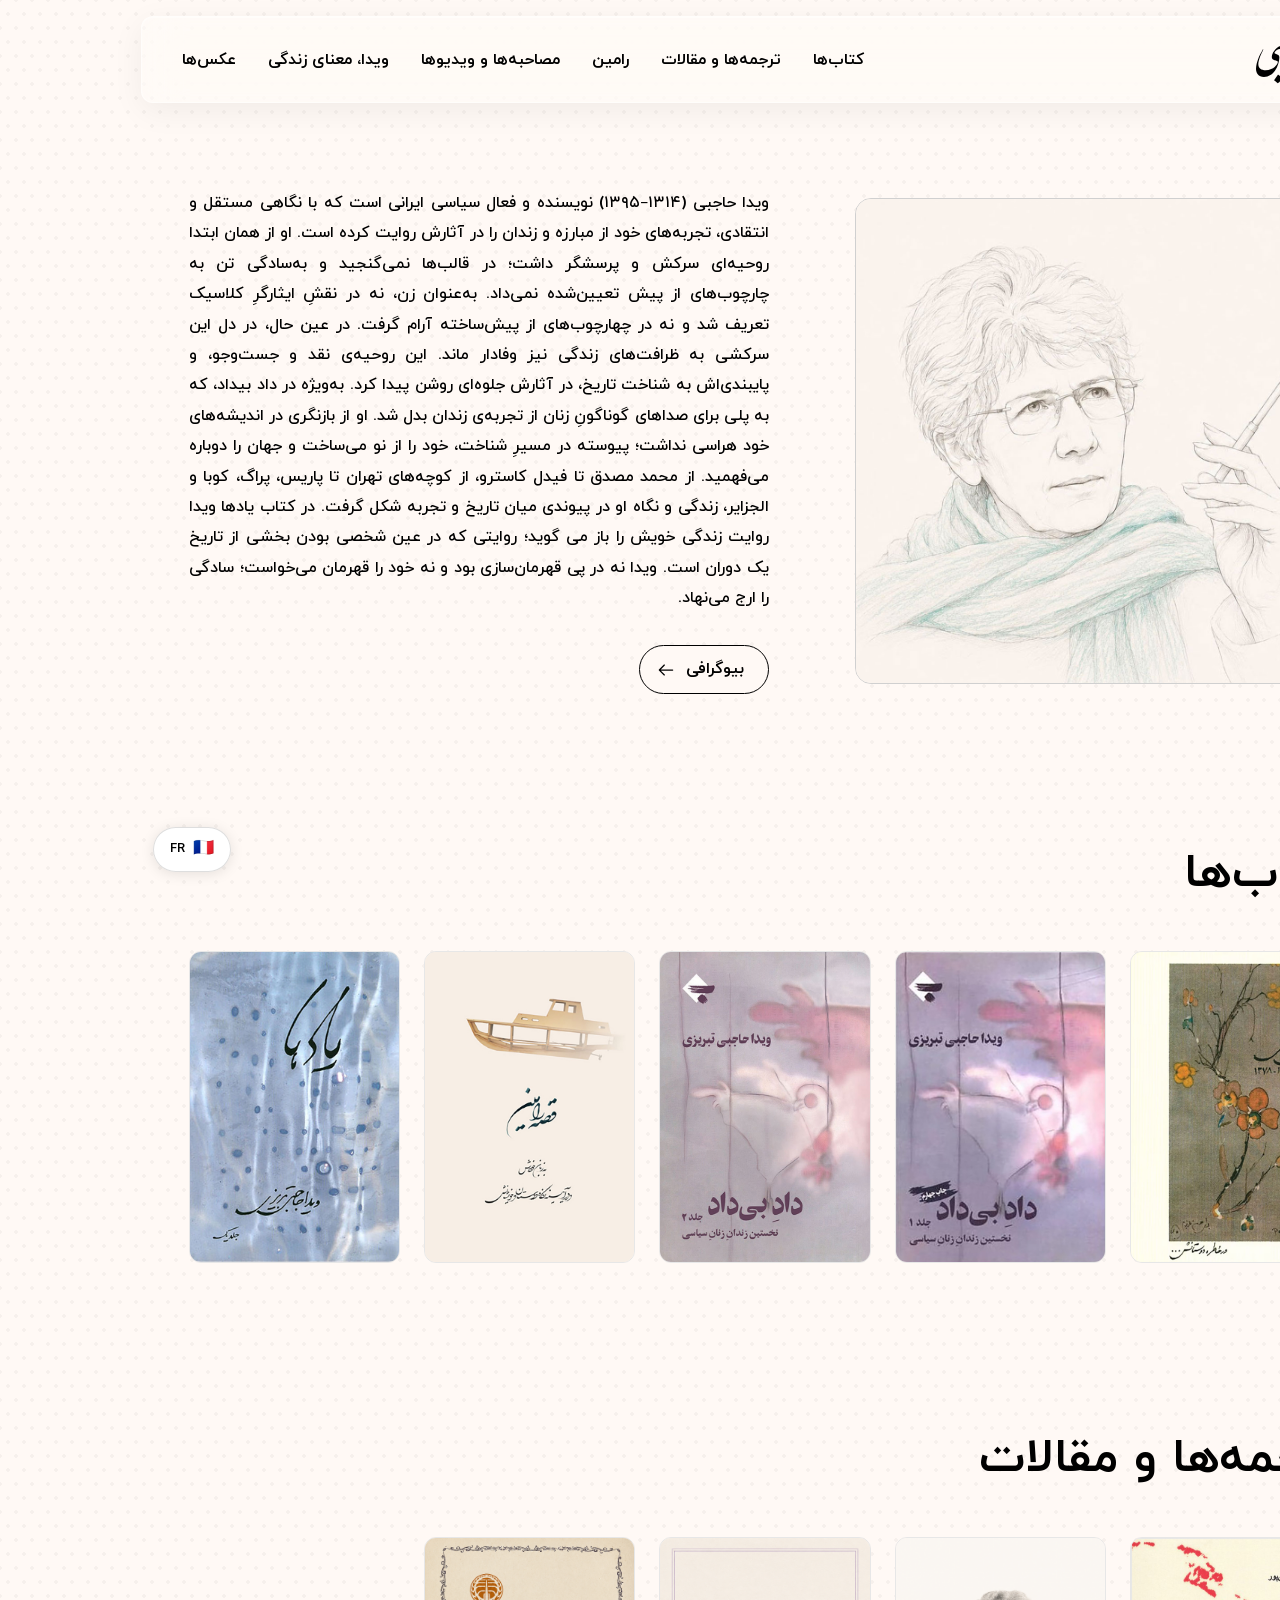
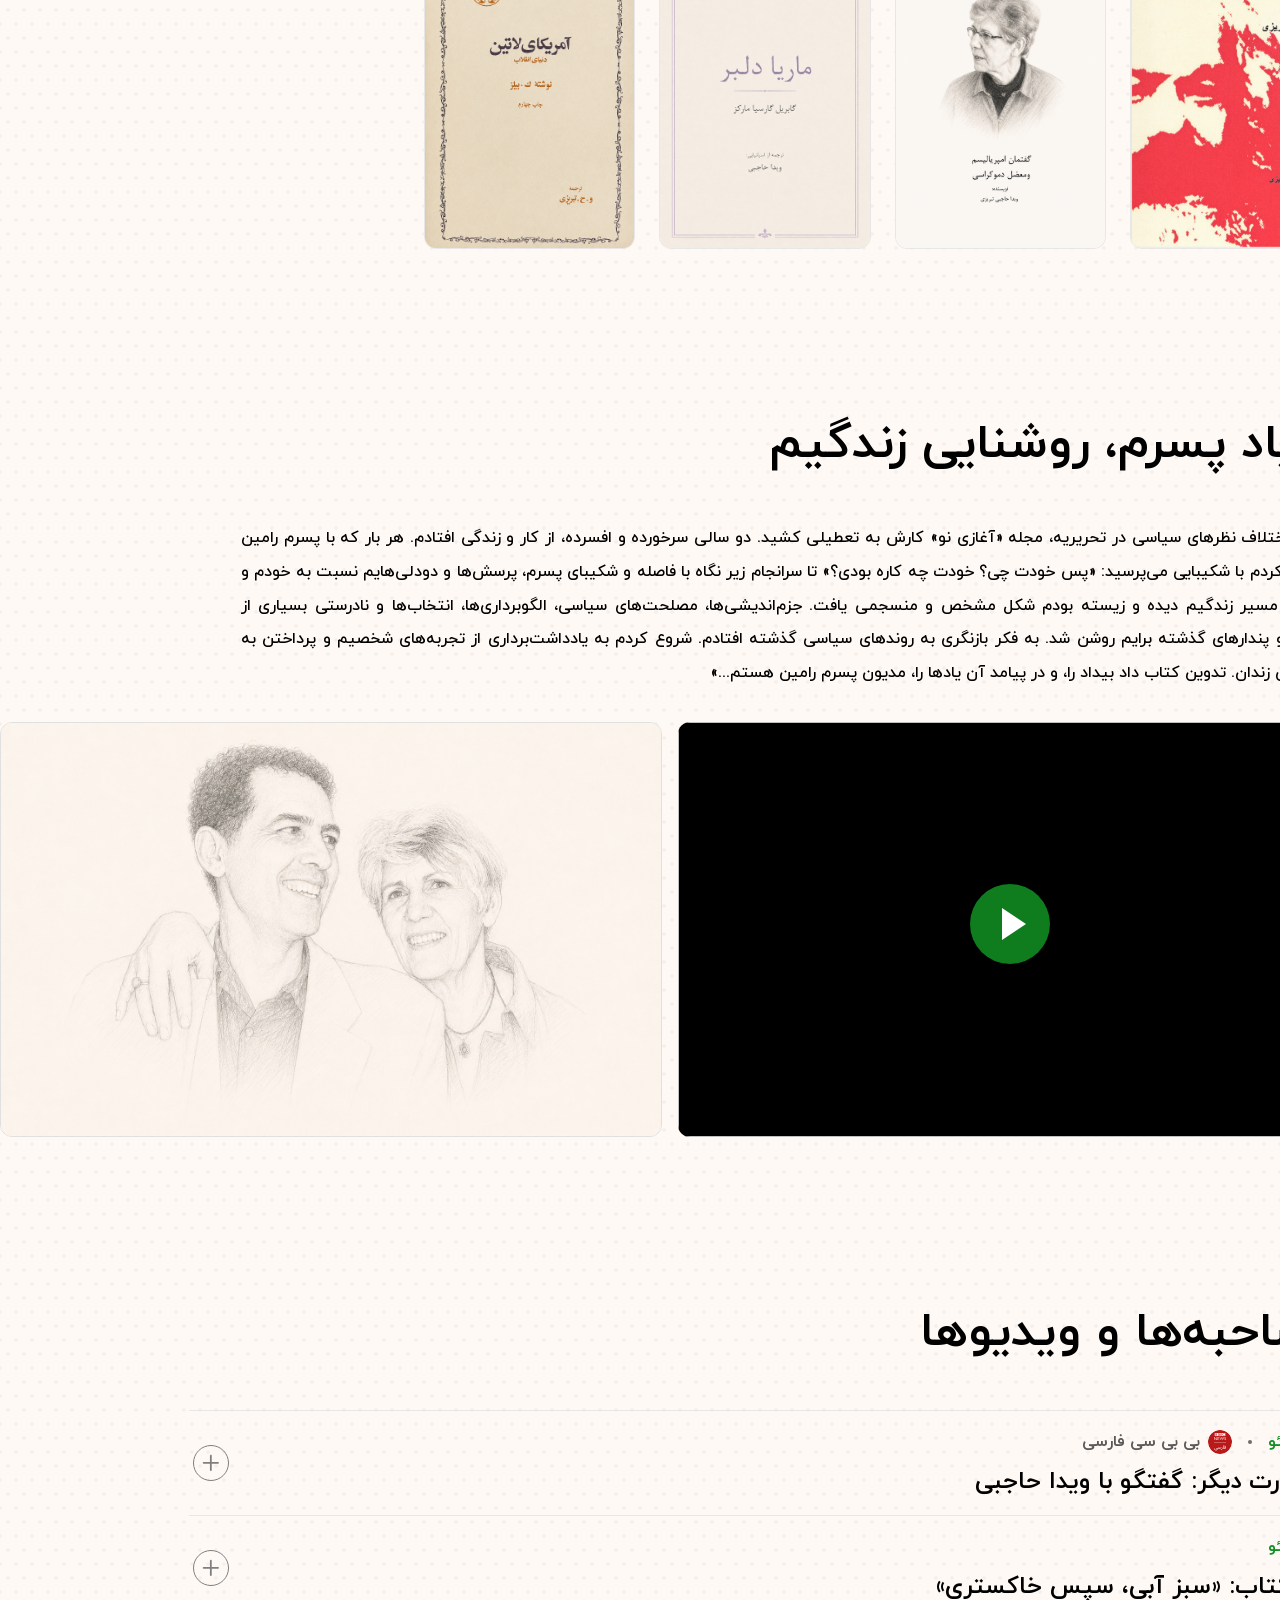
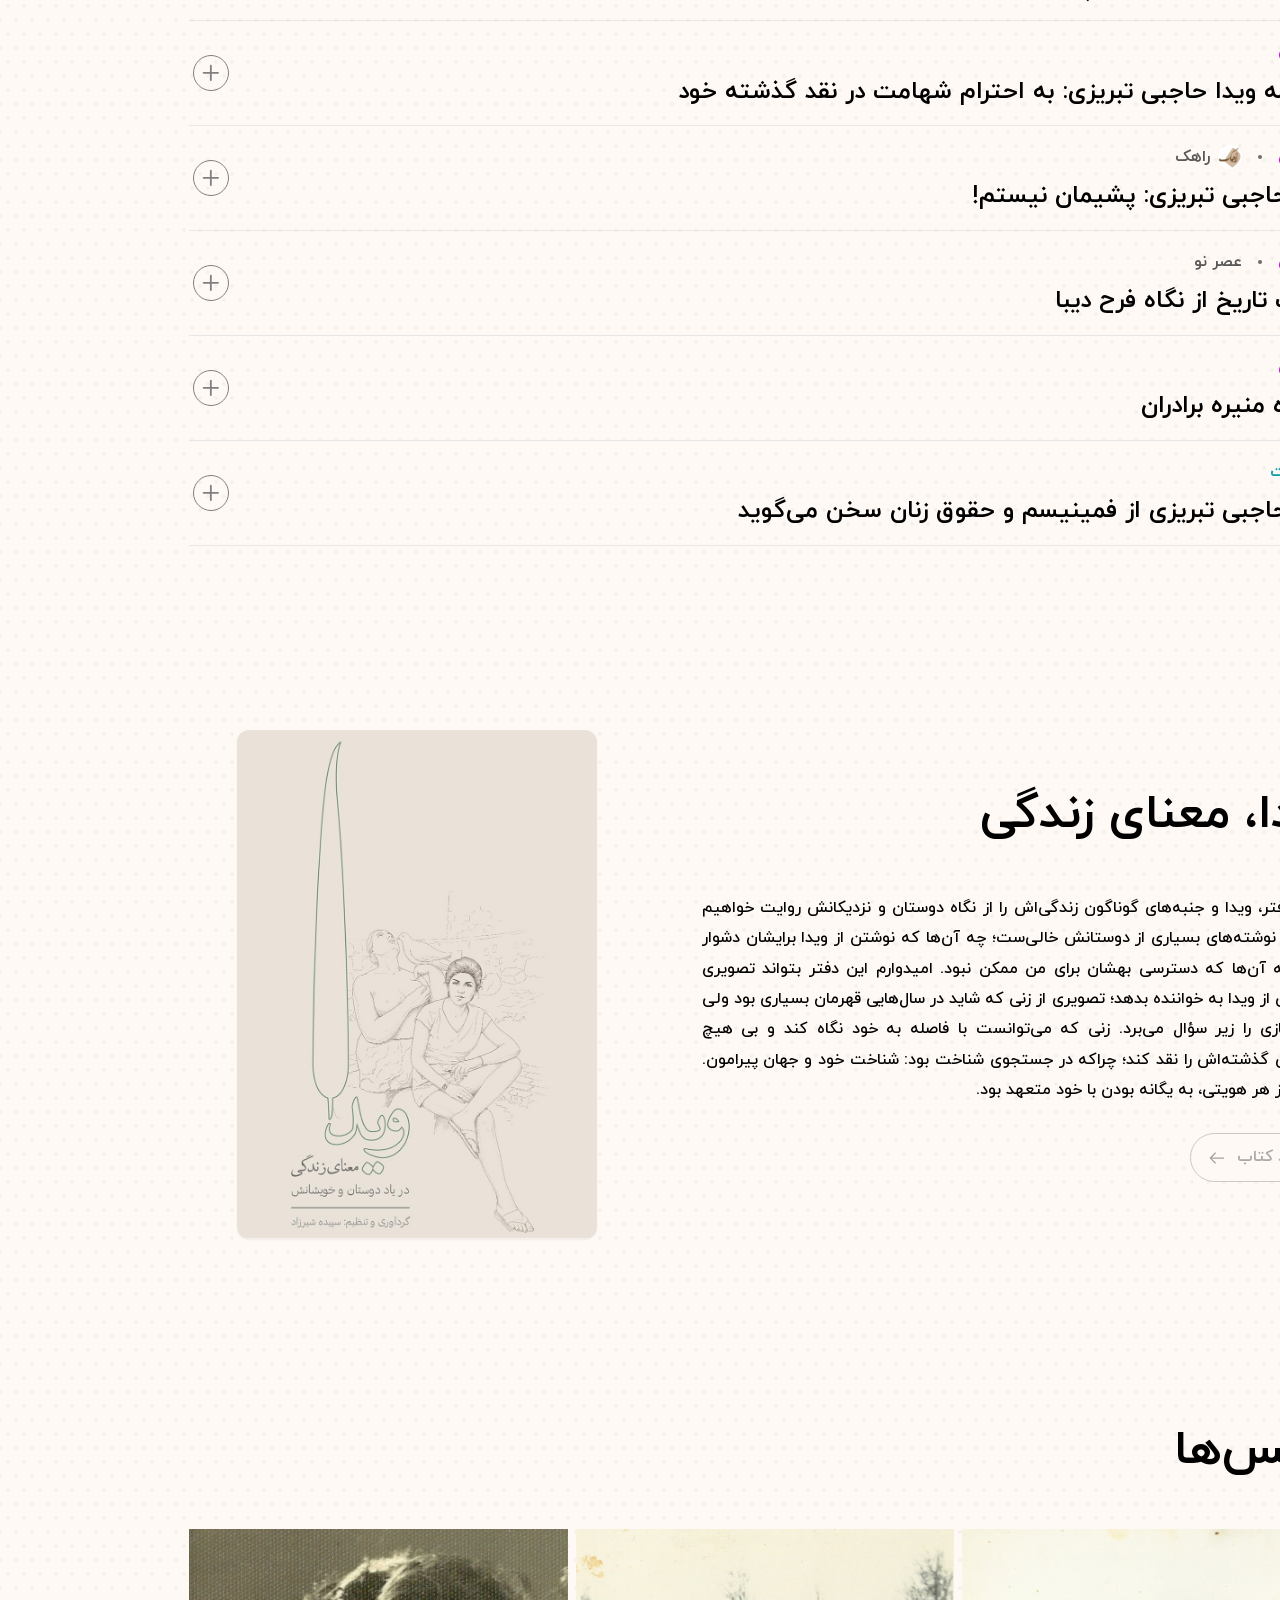
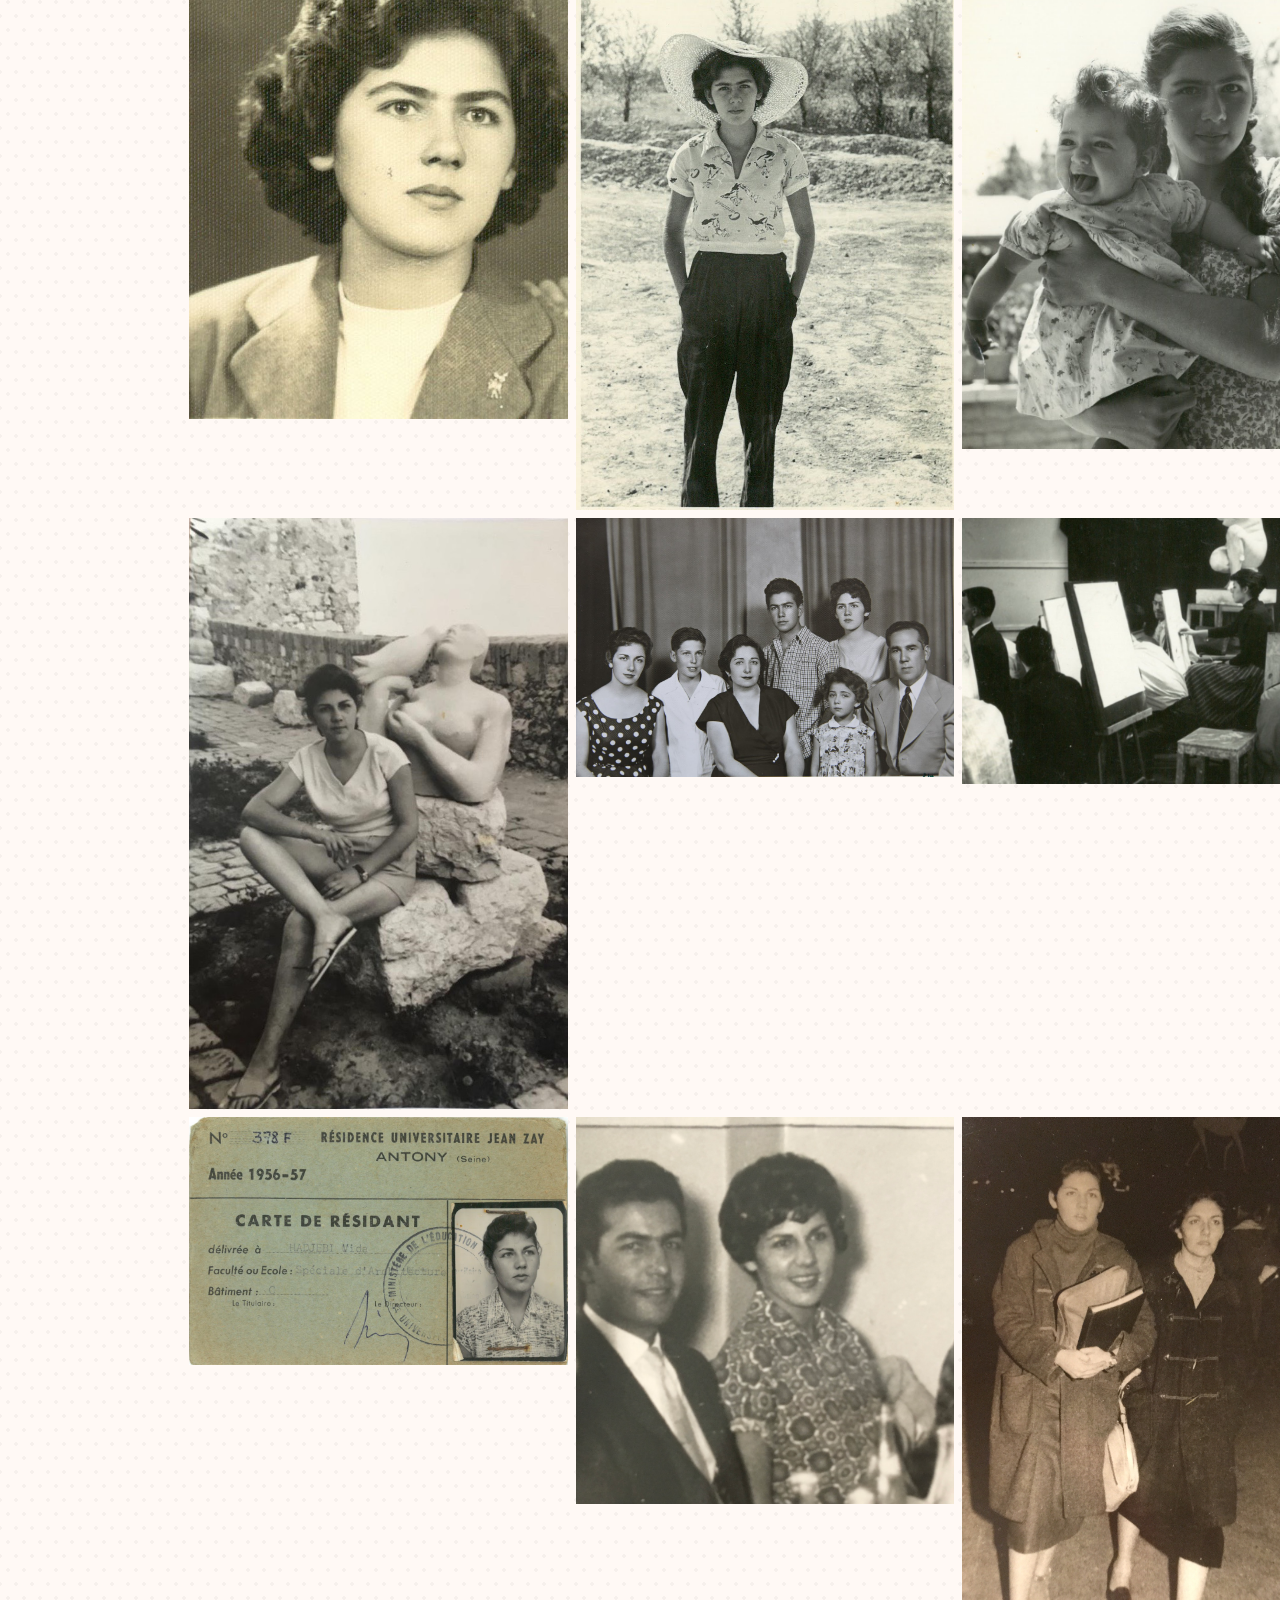
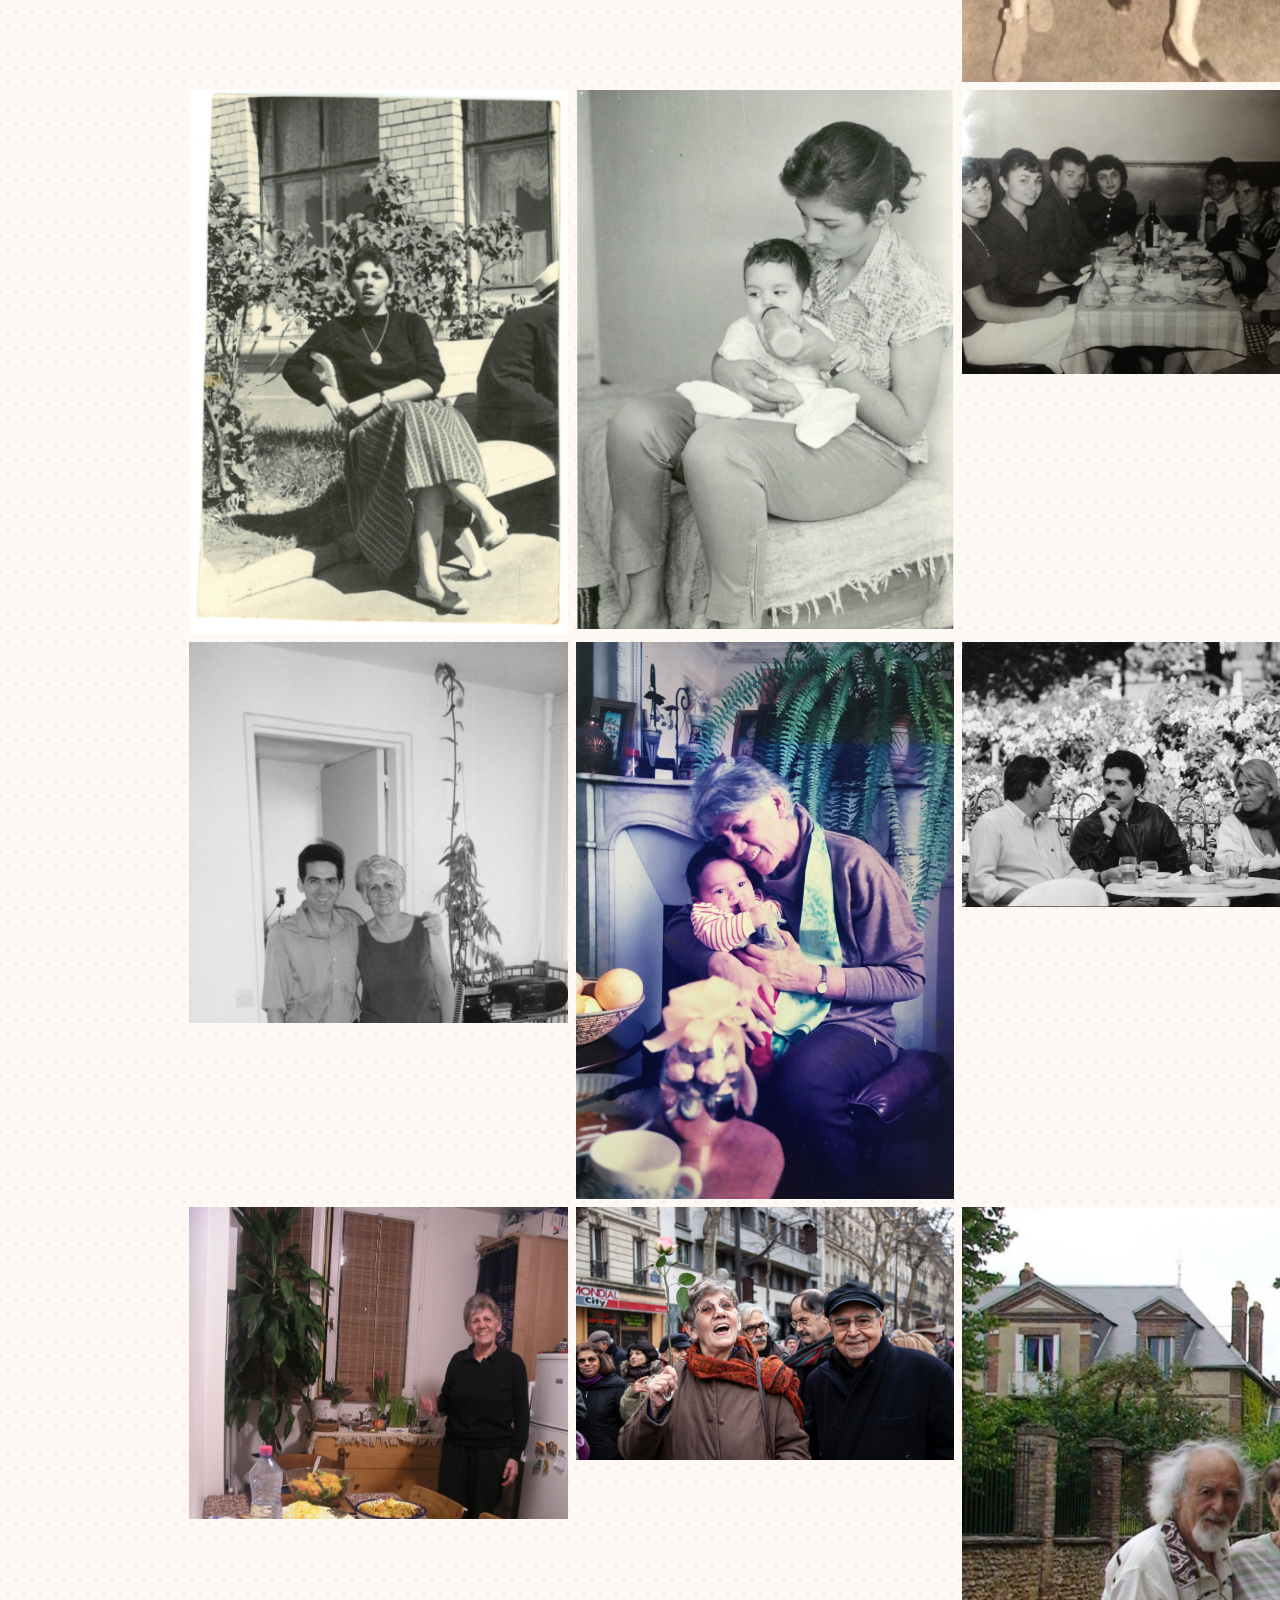
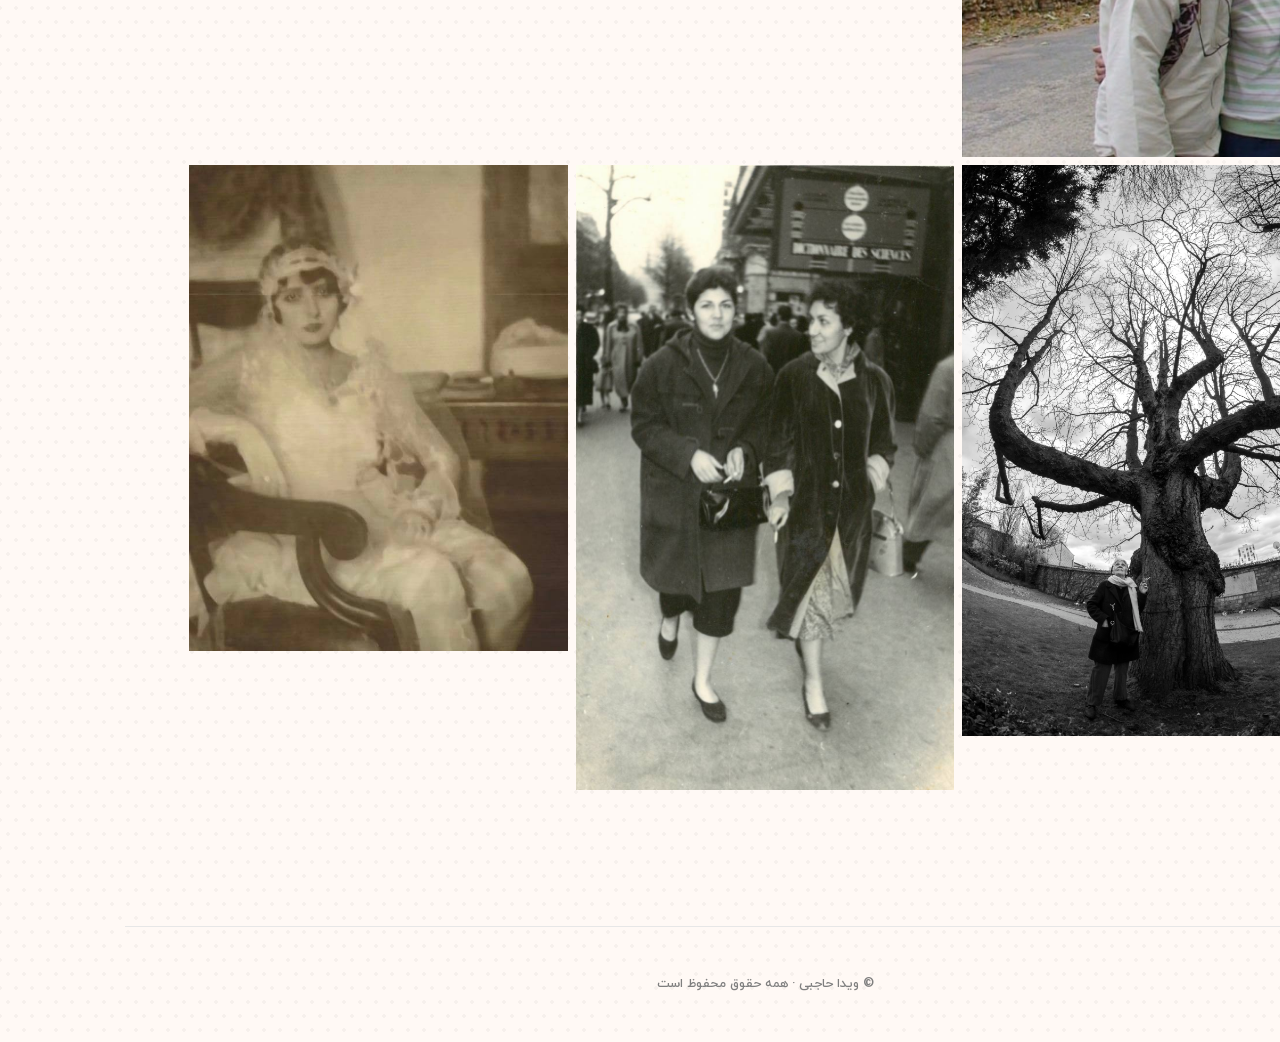
==== commit 82825d08: "Fix: show only the active language's flag in toggle (specificity) Co-Authored-By: Claude Opus 4.8 (1" ====
--- a/index.html
+++ b/index.html
@@ -134,7 +134,7 @@
   <link rel="preconnect" href="https://fonts.gstatic.com" crossorigin />
   <link rel="stylesheet" href="https://fonts.googleapis.com/css2?family=Inter:wght@400;500;600;700&display=swap" />
 
-  <link rel="stylesheet" href="styles.css?v=51" />
+  <link rel="stylesheet" href="styles.css?v=52" />
 
   <!-- PhotoSwipe lightbox -->
   <link rel="stylesheet" href="https://cdn.jsdelivr.net/npm/photoswipe@5.4.4/dist/photoswipe.css" />
--- a/styles.css
+++ b/styles.css
@@ -1446,5 +1446,9 @@
   transform: translateY(-2px);
   box-shadow: 0 4px 20px rgba(0,0,0,0.13);
 }
-.btn-lang .btn-lang-flag { font-size: 17px; line-height: 1; display: inline-flex; align-items: center; }
+.btn-lang .btn-lang-flag { font-size: 17px; line-height: 1; }
 .btn-lang .btn-lang-flag .flag-img { width: 22px; height: auto; display: block; border-radius: 2px; }
+/* Only the active language's flag is shown (override generic display rules) */
+[data-lang="fa"] .btn-lang .btn-lang-flag.lang-fr { display: none; }
+[data-lang="fr"] .btn-lang .btn-lang-flag.lang-fa { display: none; }
+[data-lang="fr"] .btn-lang .btn-lang-flag.lang-fr { display: inline-flex; align-items: center; }
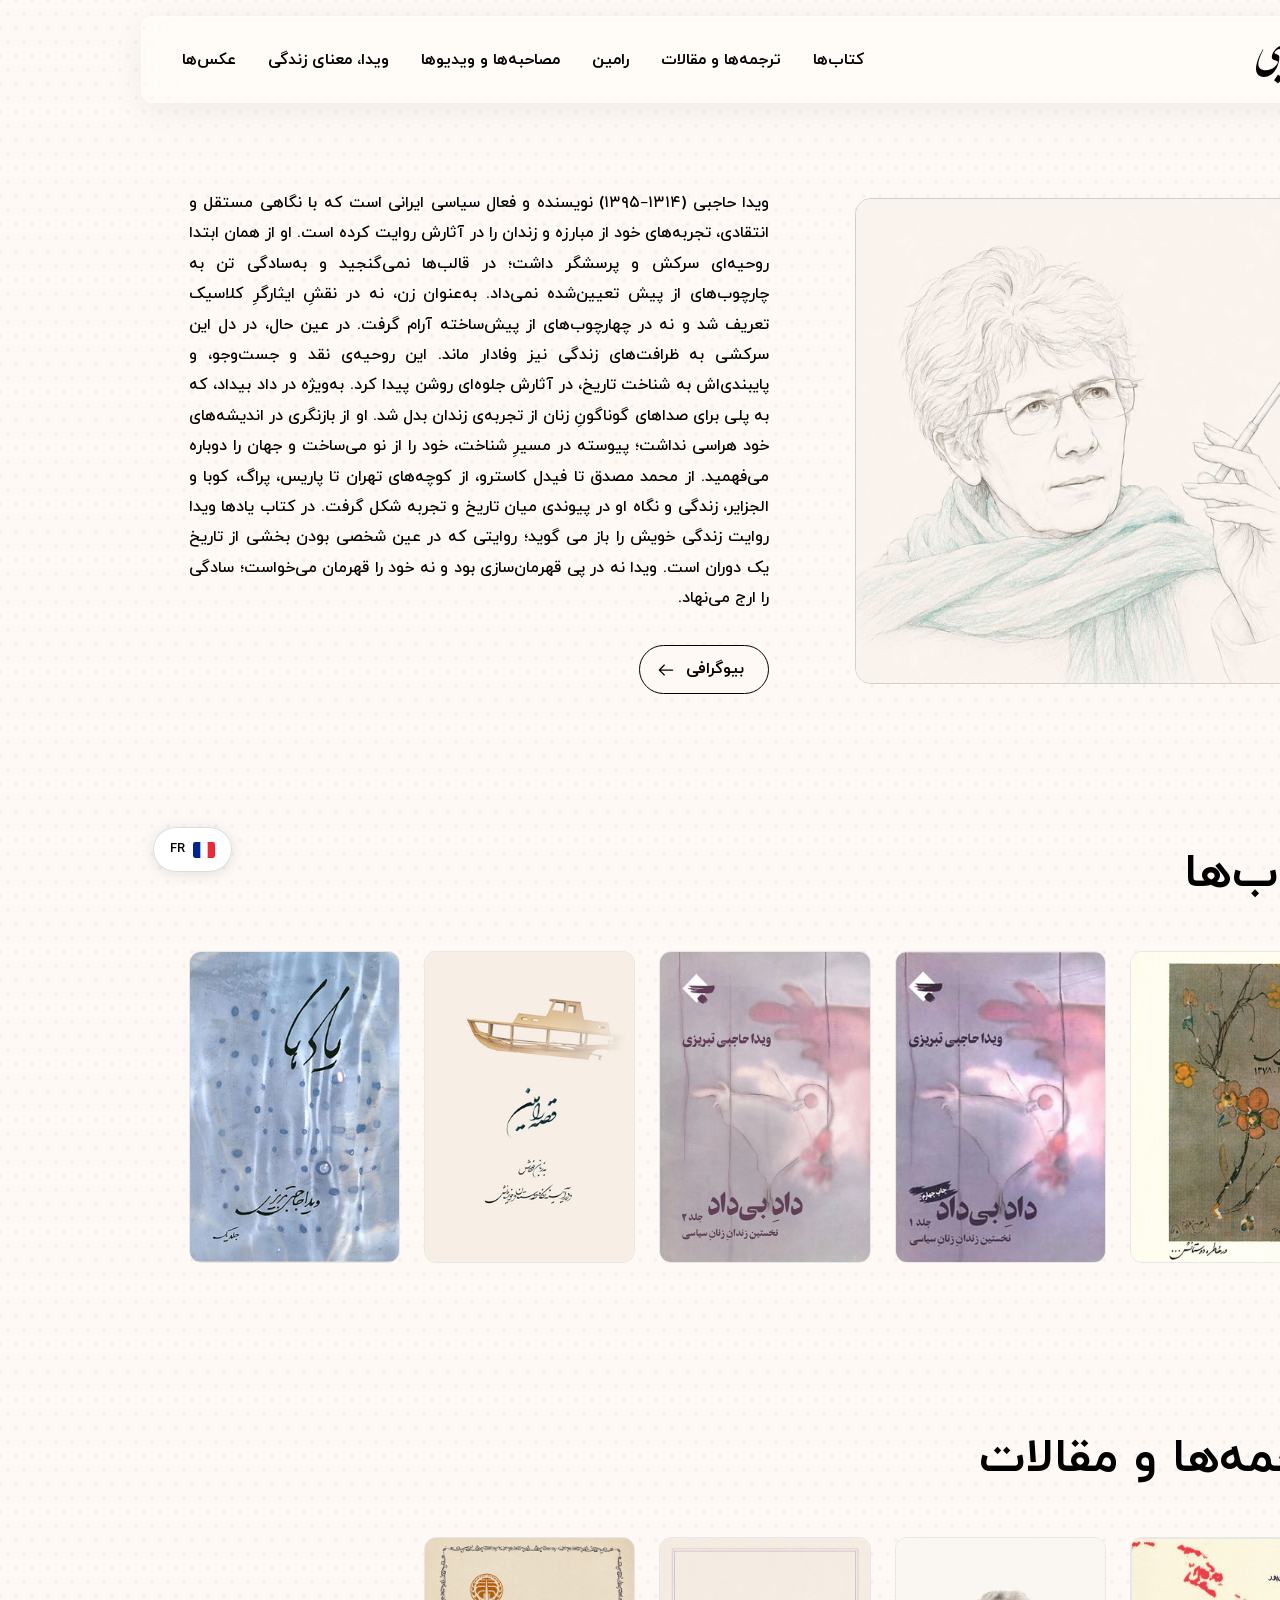
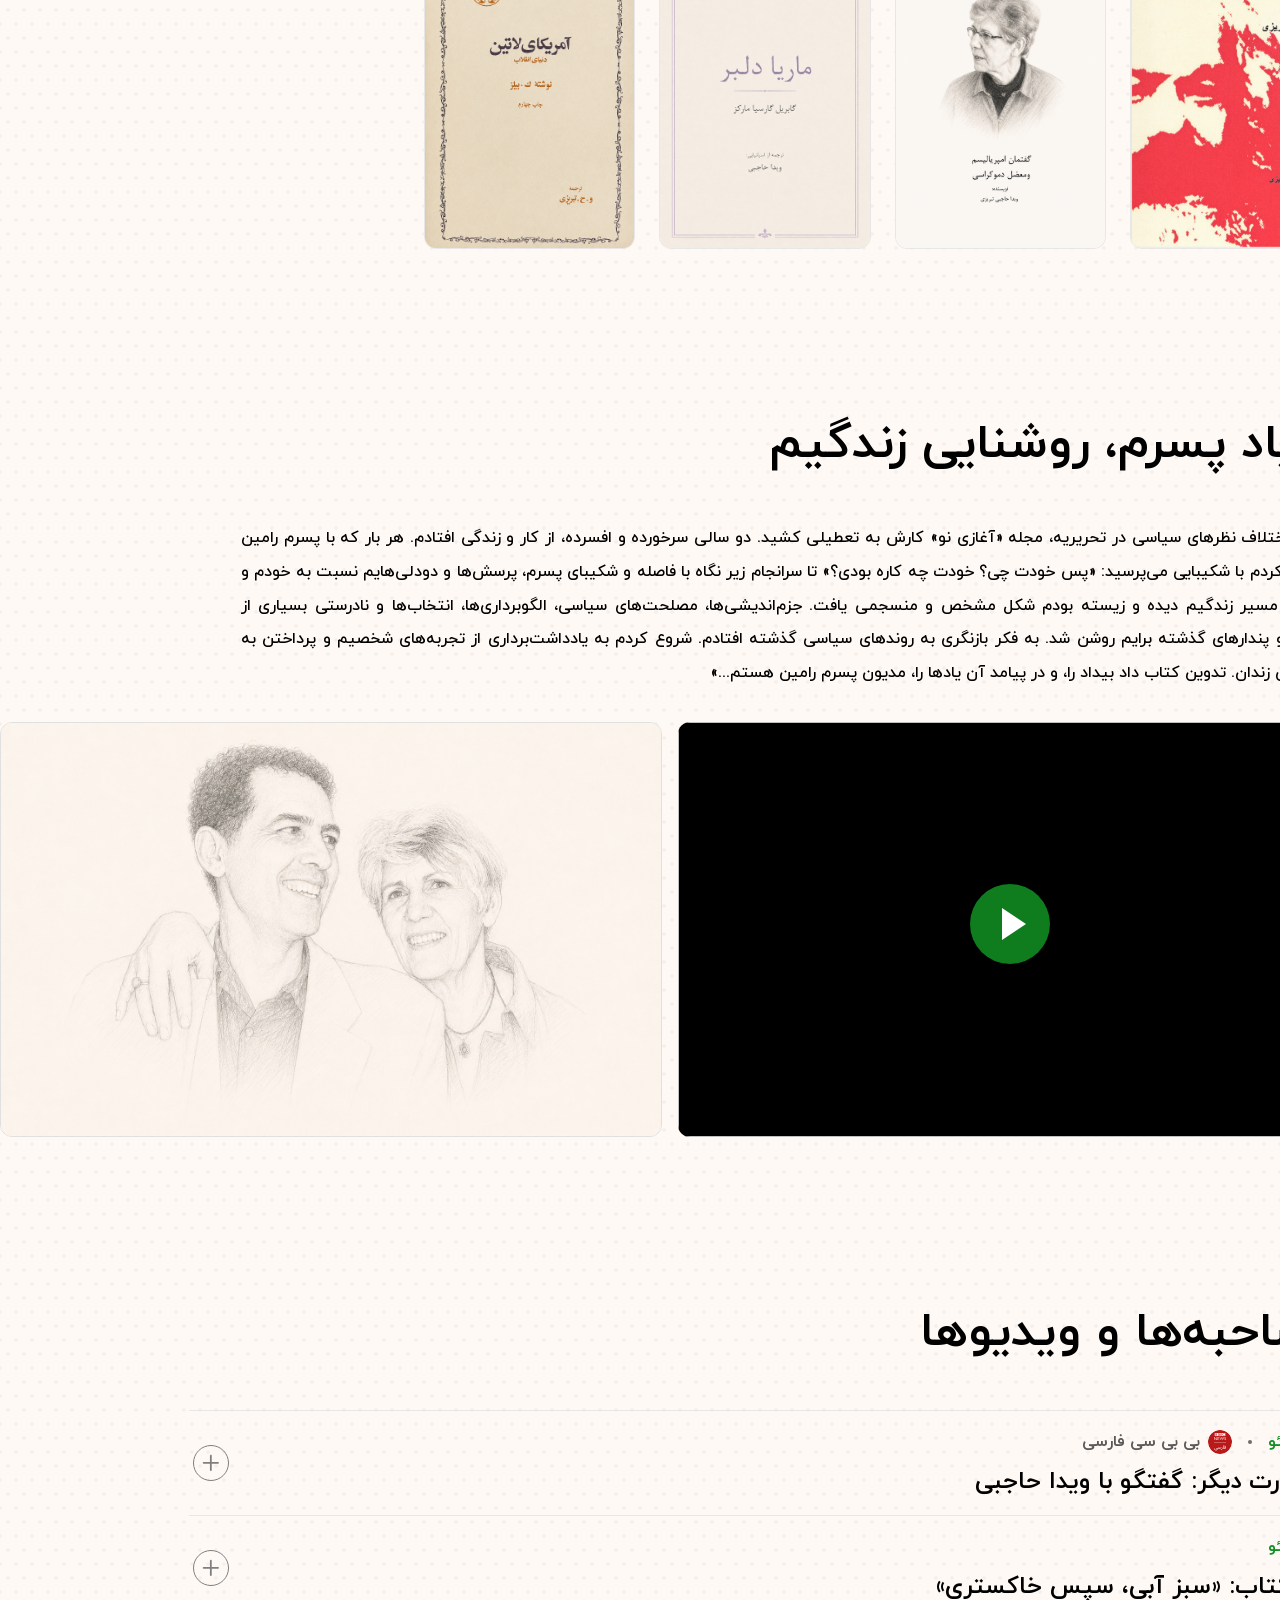
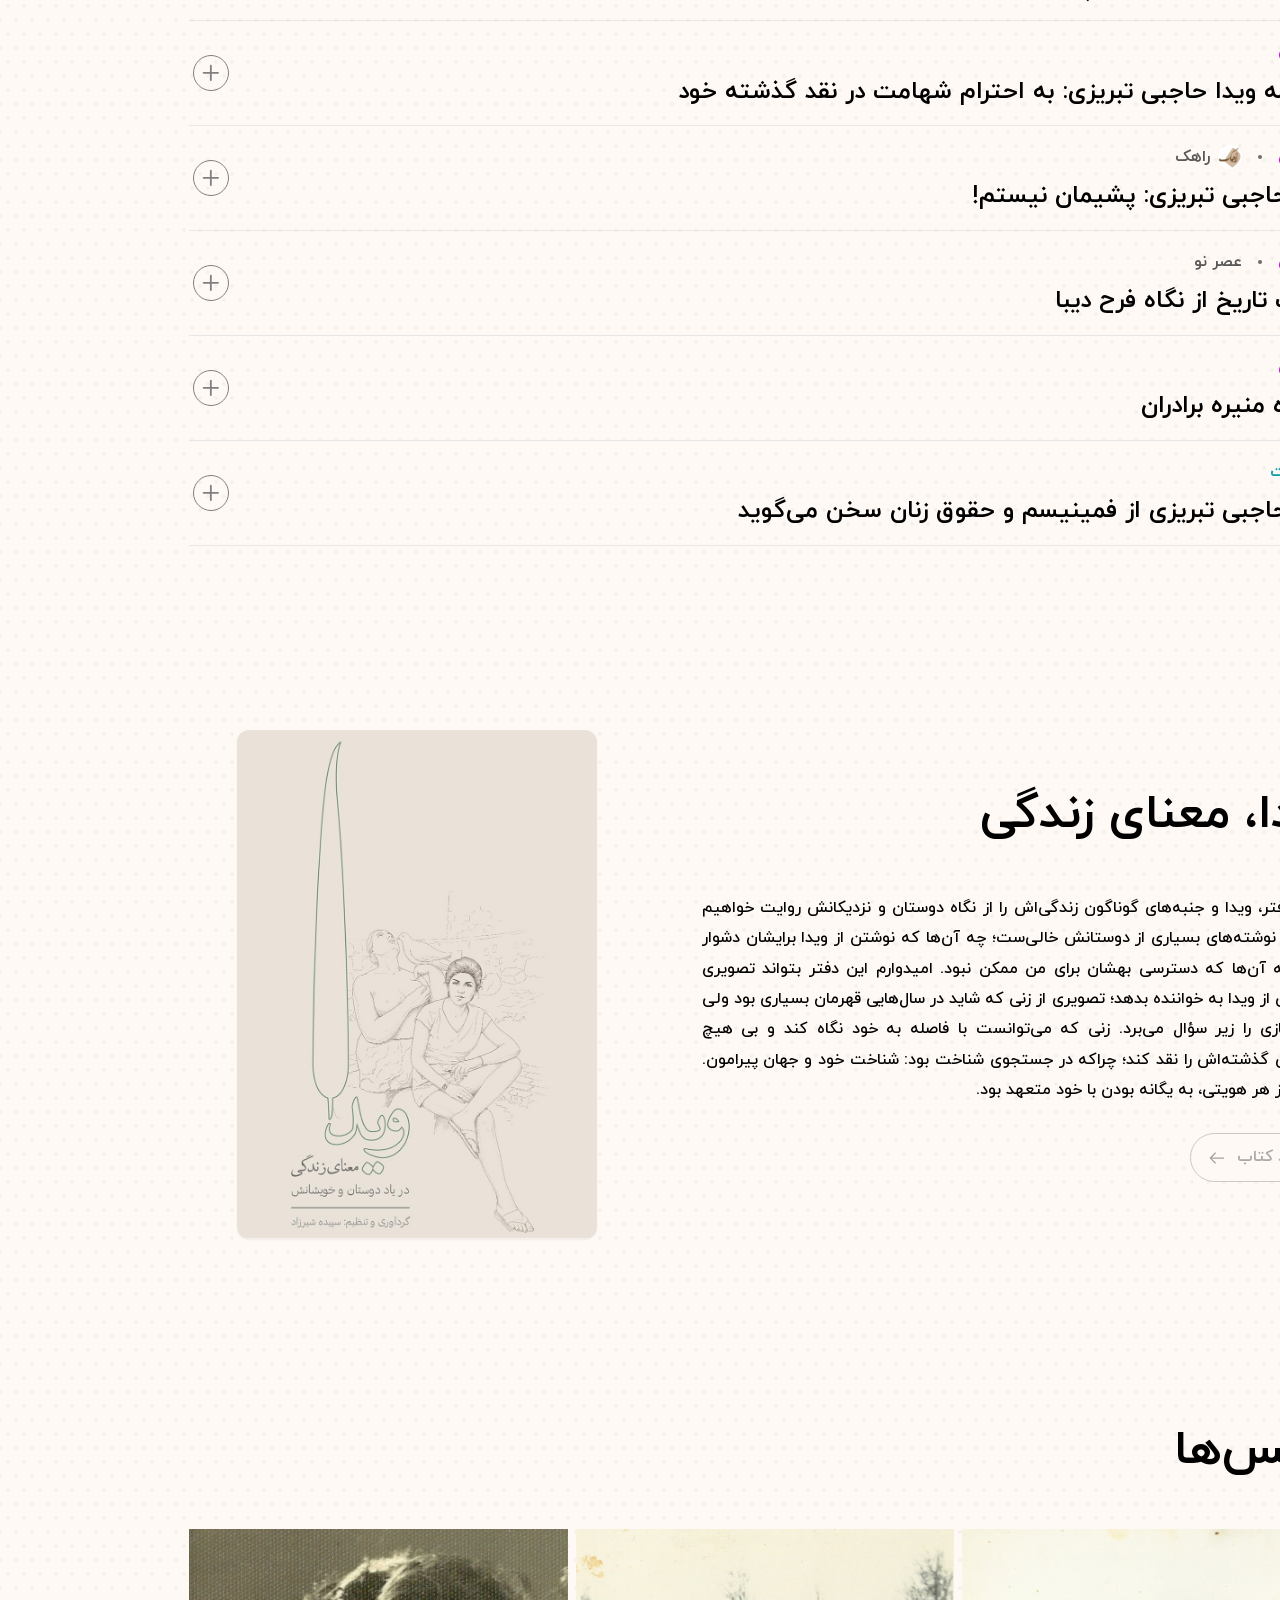
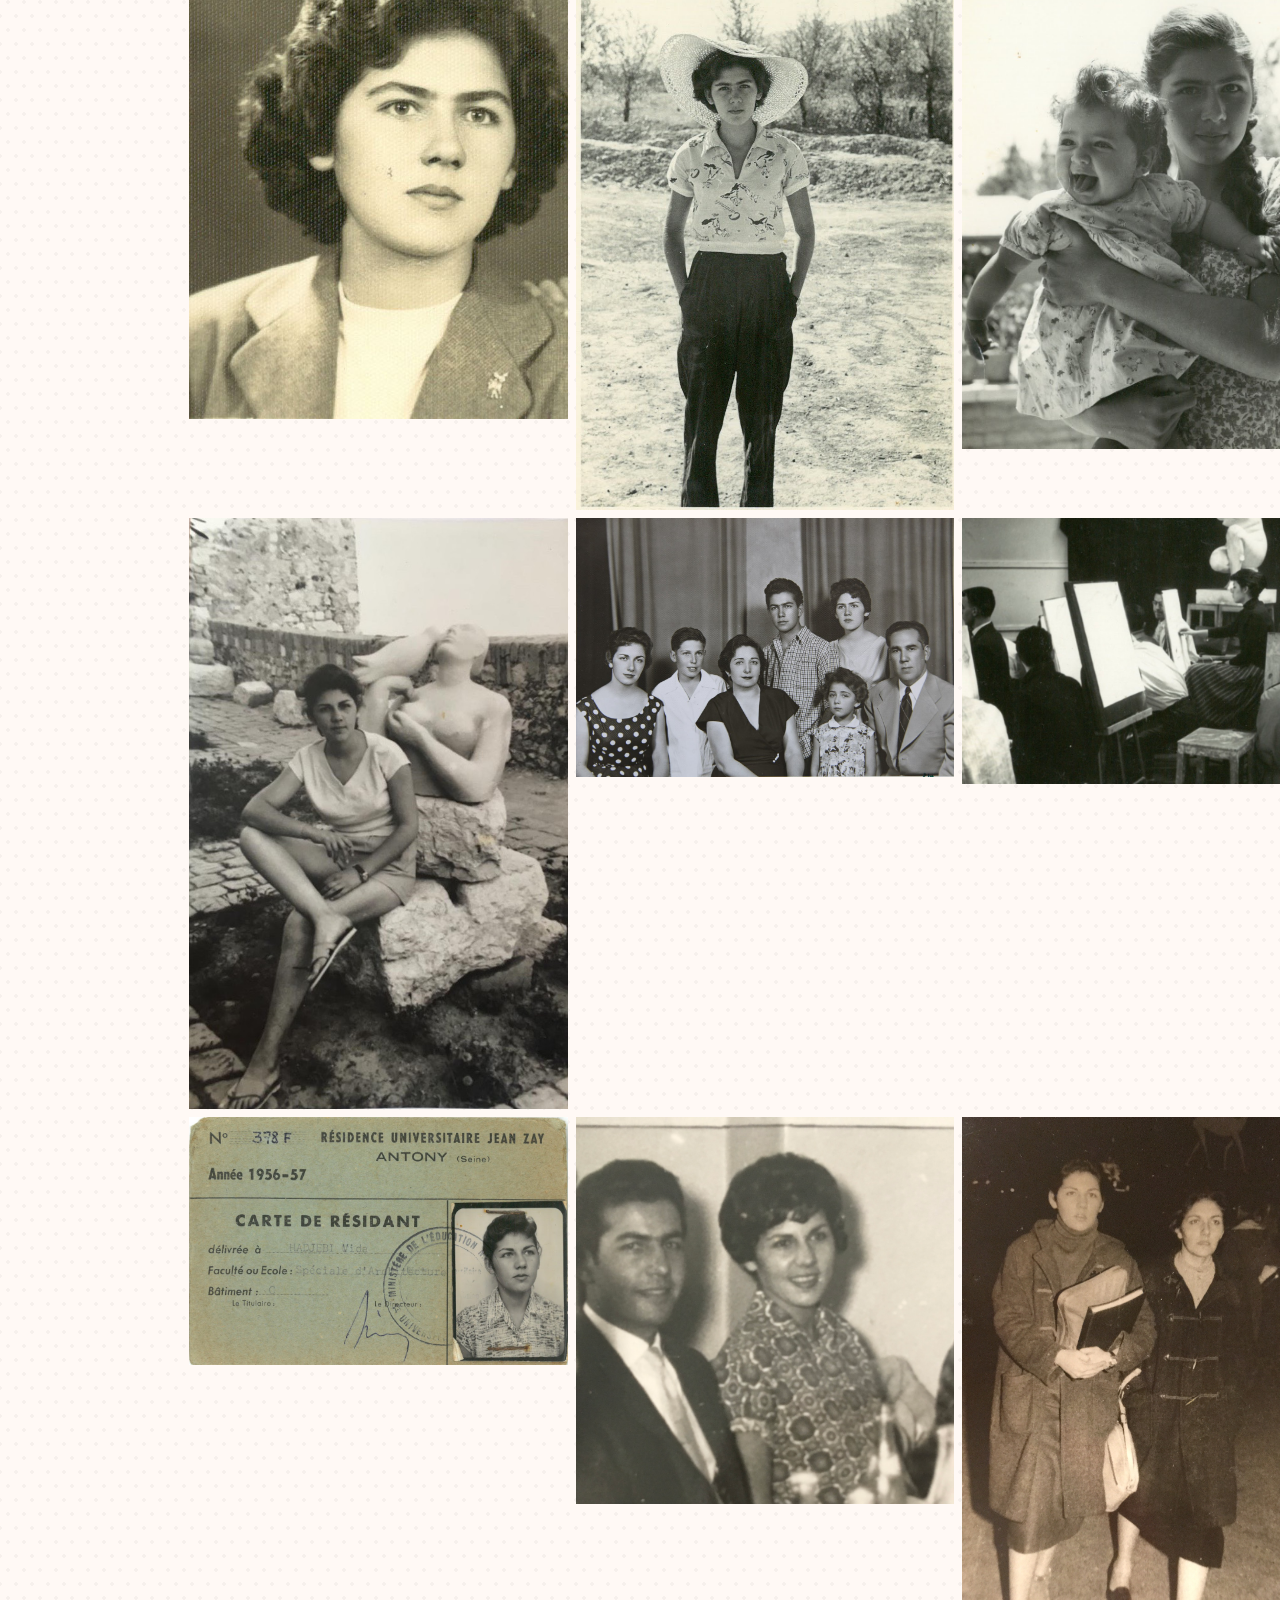
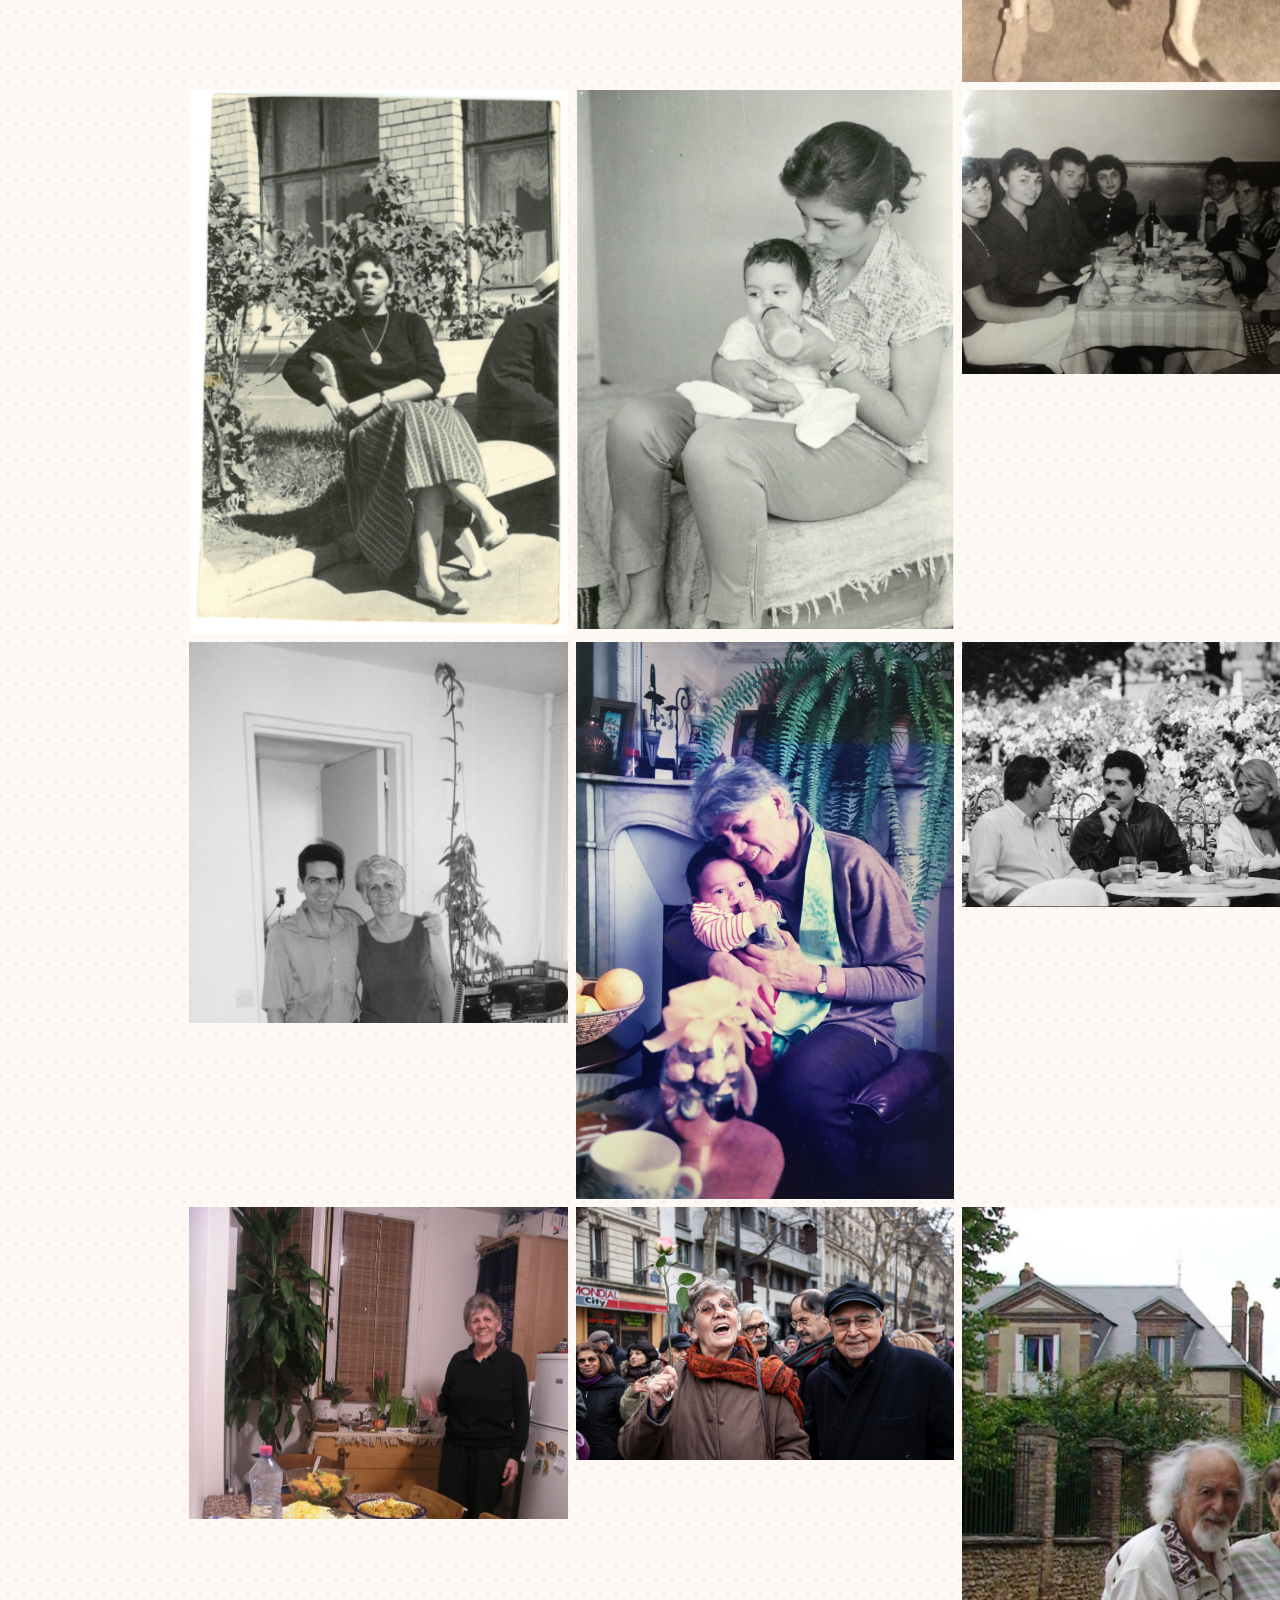
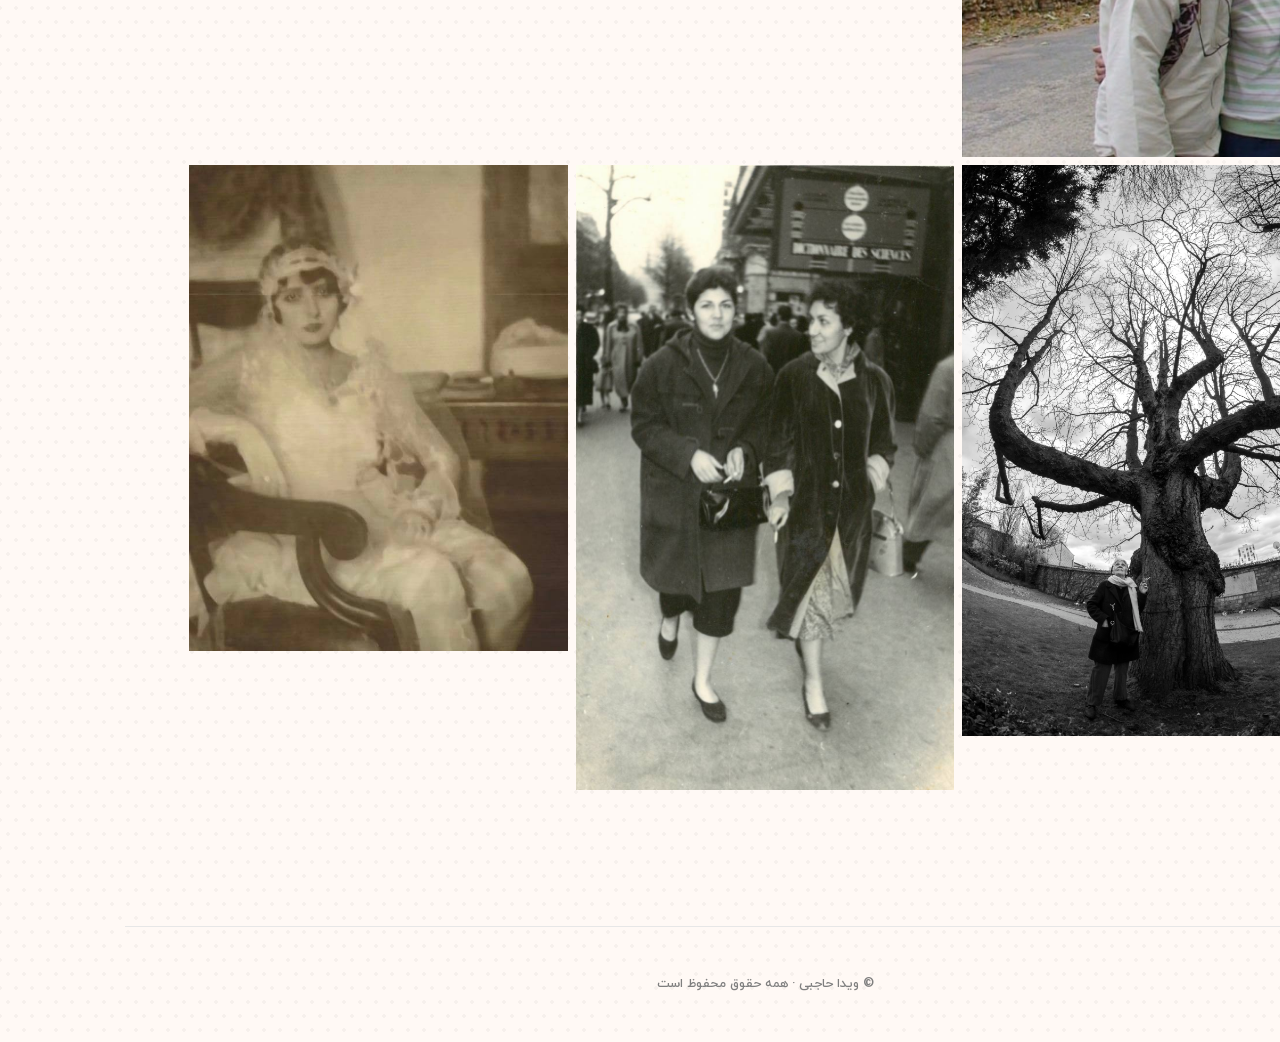
==== commit 3d10c795: "Language toggle: France flag also custom SVG so both flags match in style/size Co-Authored-By: Claud" ====
--- a/index.html
+++ b/index.html
@@ -134,7 +134,7 @@
   <link rel="preconnect" href="https://fonts.gstatic.com" crossorigin />
   <link rel="stylesheet" href="https://fonts.googleapis.com/css2?family=Inter:wght@400;500;600;700&display=swap" />
 
-  <link rel="stylesheet" href="styles.css?v=52" />
+  <link rel="stylesheet" href="styles.css?v=53" />
 
   <!-- PhotoSwipe lightbox -->
   <link rel="stylesheet" href="https://cdn.jsdelivr.net/npm/photoswipe@5.4.4/dist/photoswipe.css" />
@@ -669,7 +669,7 @@
 
   <!-- Language toggle button -->
   <button class="btn-lang" id="langToggle" aria-label="Changer la langue / تغییر زبان">
-    <span class="btn-lang-flag lang-fa">🇫🇷</span>
+    <span class="btn-lang-flag lang-fa"><img src="assets/images/flag-france.svg" alt="" class="flag-img" /></span>
     <span class="btn-lang-flag lang-fr"><img src="assets/images/flag-lion-sun.svg" alt="" class="flag-img" /></span>
     <span class="lang-fa">FR</span>
     <span class="lang-fr">FA</span>
--- a/styles.css
+++ b/styles.css
@@ -1447,8 +1447,9 @@
   box-shadow: 0 4px 20px rgba(0,0,0,0.13);
 }
 .btn-lang .btn-lang-flag { font-size: 17px; line-height: 1; }
-.btn-lang .btn-lang-flag .flag-img { width: 22px; height: auto; display: block; border-radius: 2px; }
-/* Only the active language's flag is shown (override generic display rules) */
-[data-lang="fa"] .btn-lang .btn-lang-flag.lang-fr { display: none; }
+.btn-lang .btn-lang-flag .flag-img { width: 22px; height: auto; display: block; }
+/* Only the active language's flag is shown, both aligned identically */
+[data-lang="fa"] .btn-lang .btn-lang-flag.lang-fr,
 [data-lang="fr"] .btn-lang .btn-lang-flag.lang-fa { display: none; }
+[data-lang="fa"] .btn-lang .btn-lang-flag.lang-fa,
 [data-lang="fr"] .btn-lang .btn-lang-flag.lang-fr { display: inline-flex; align-items: center; }
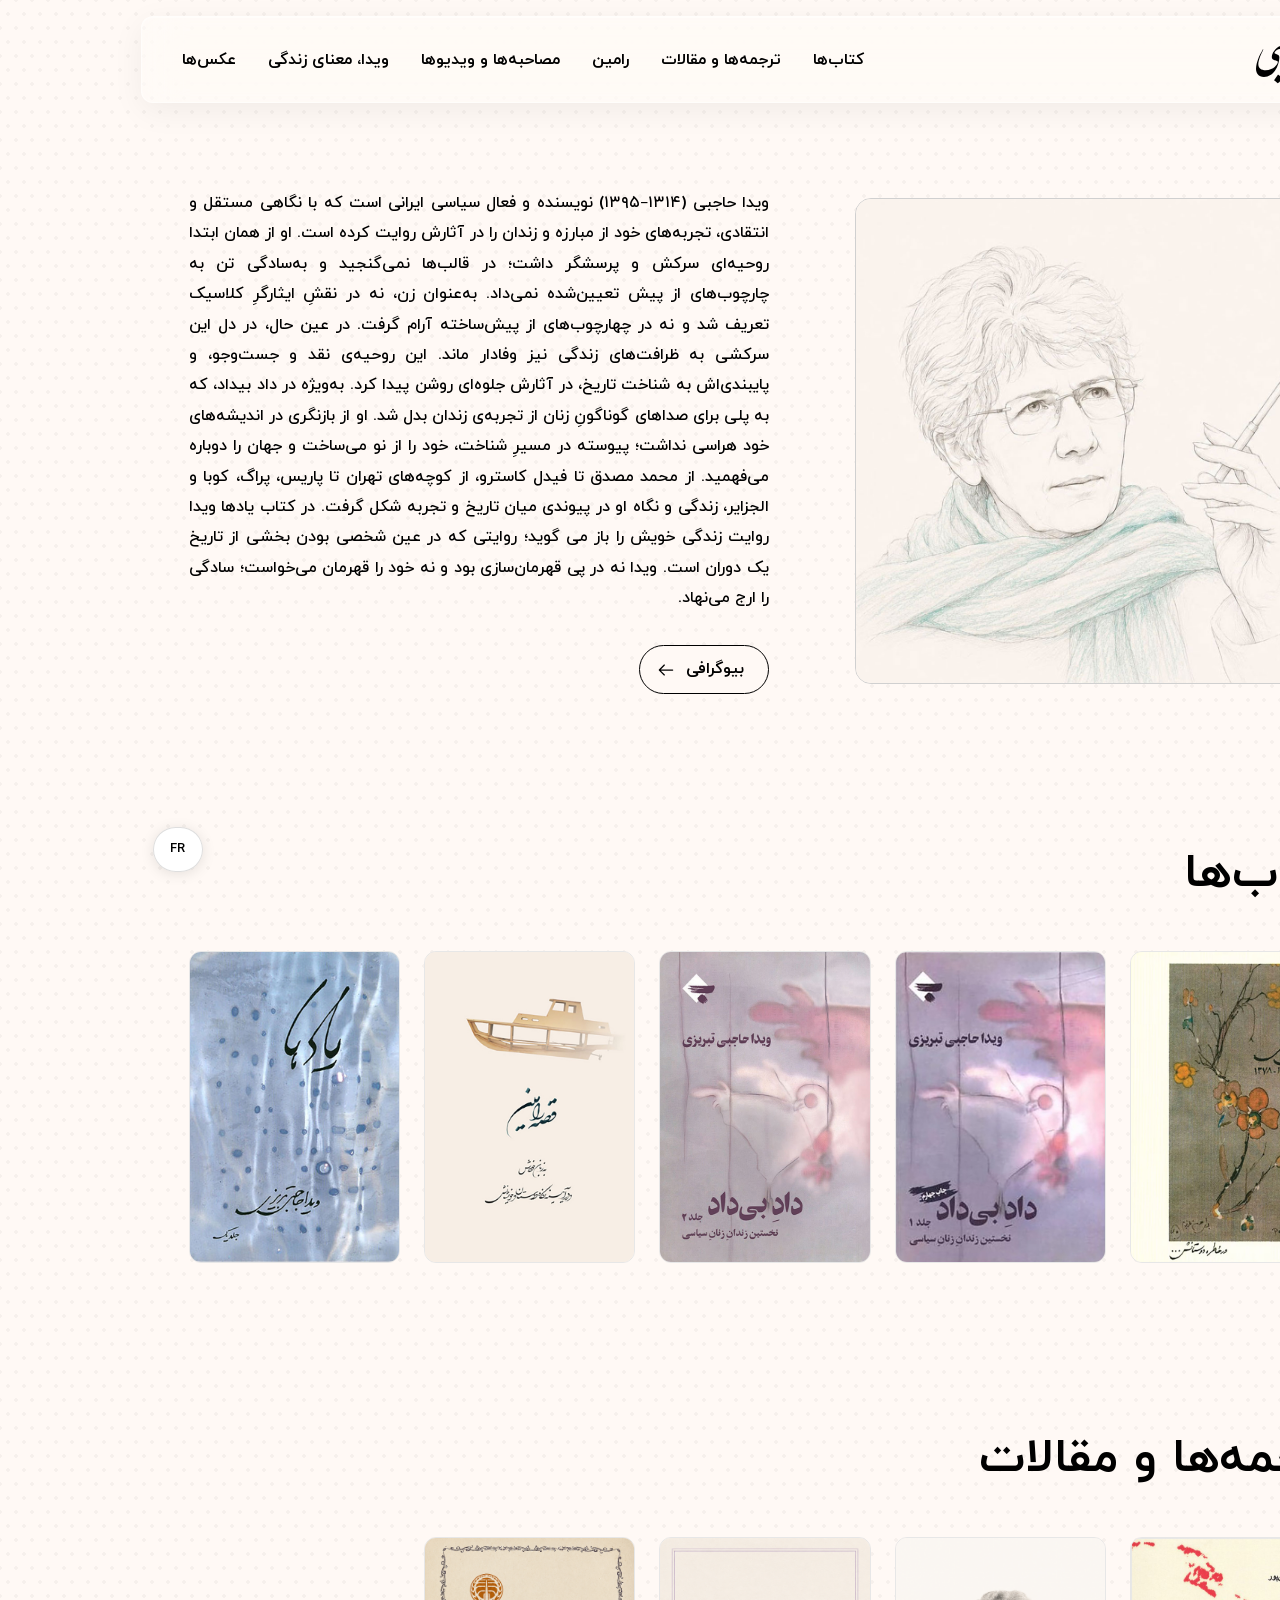
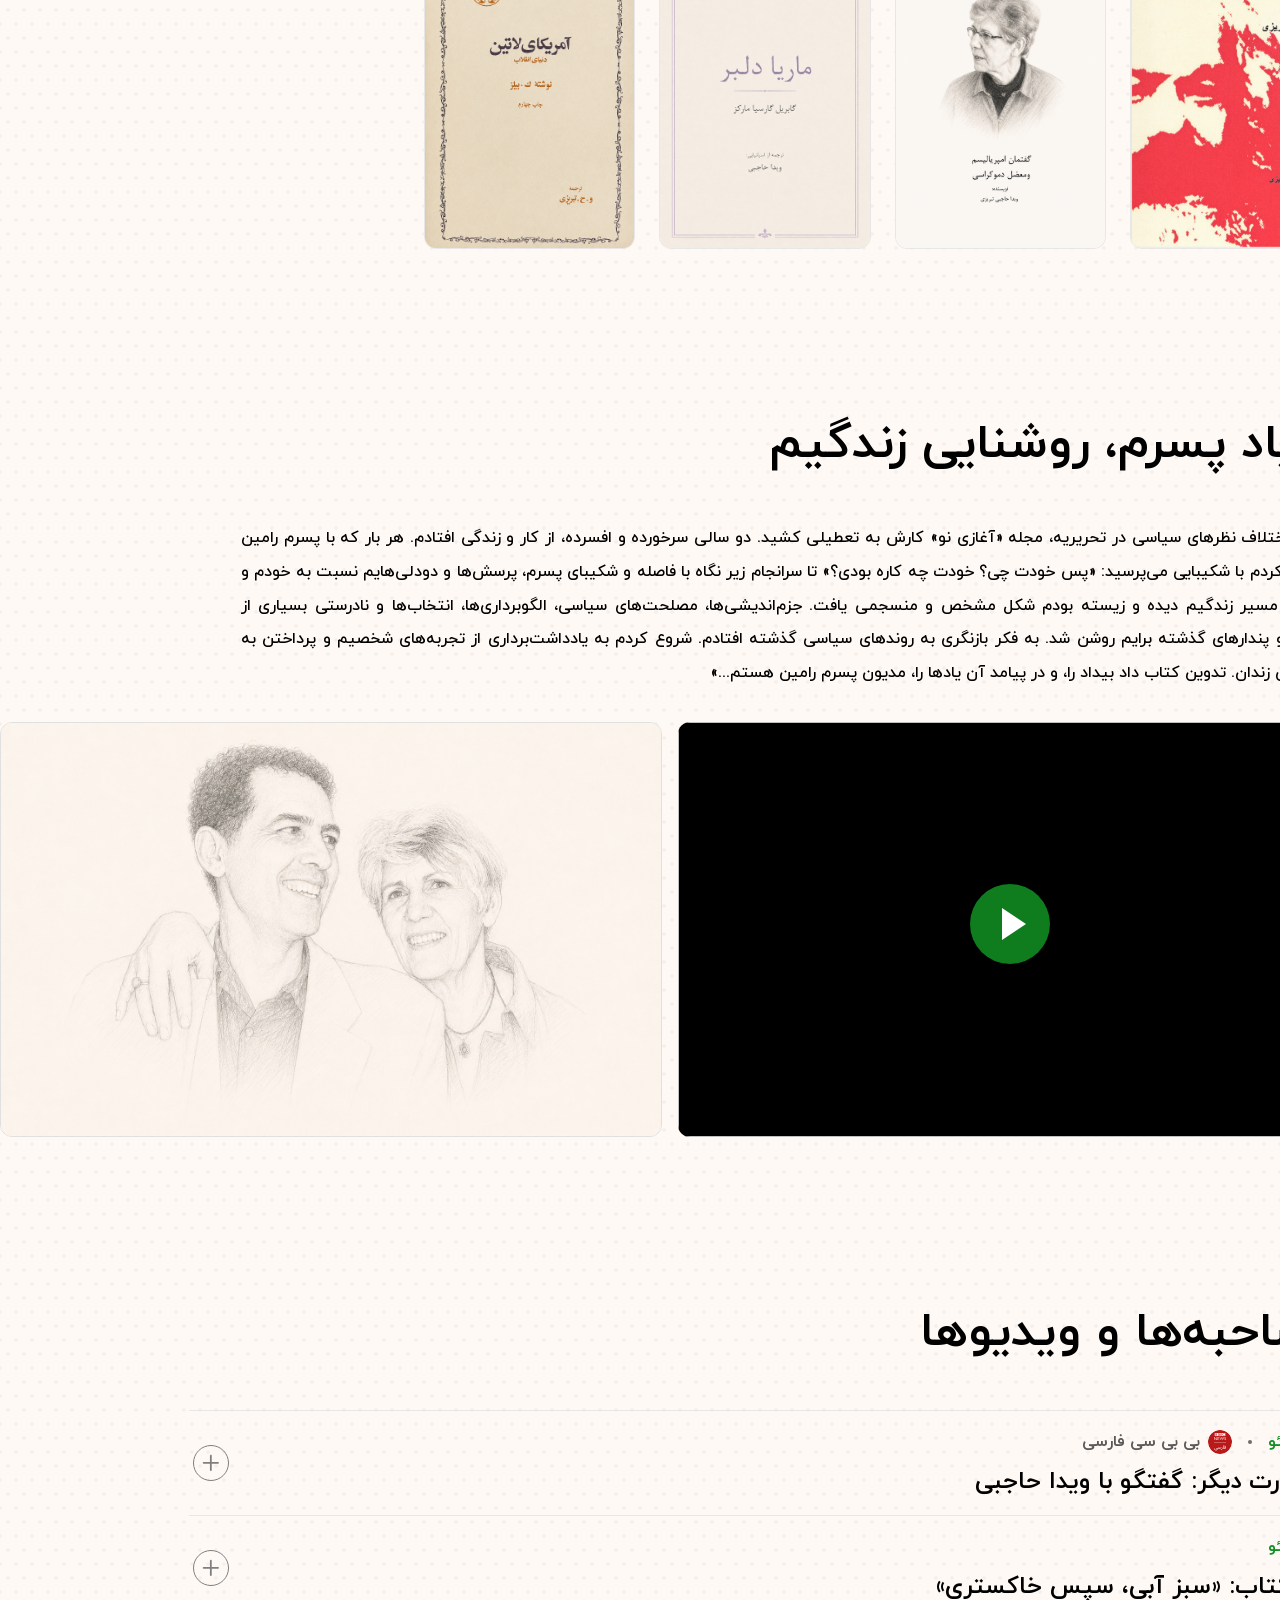
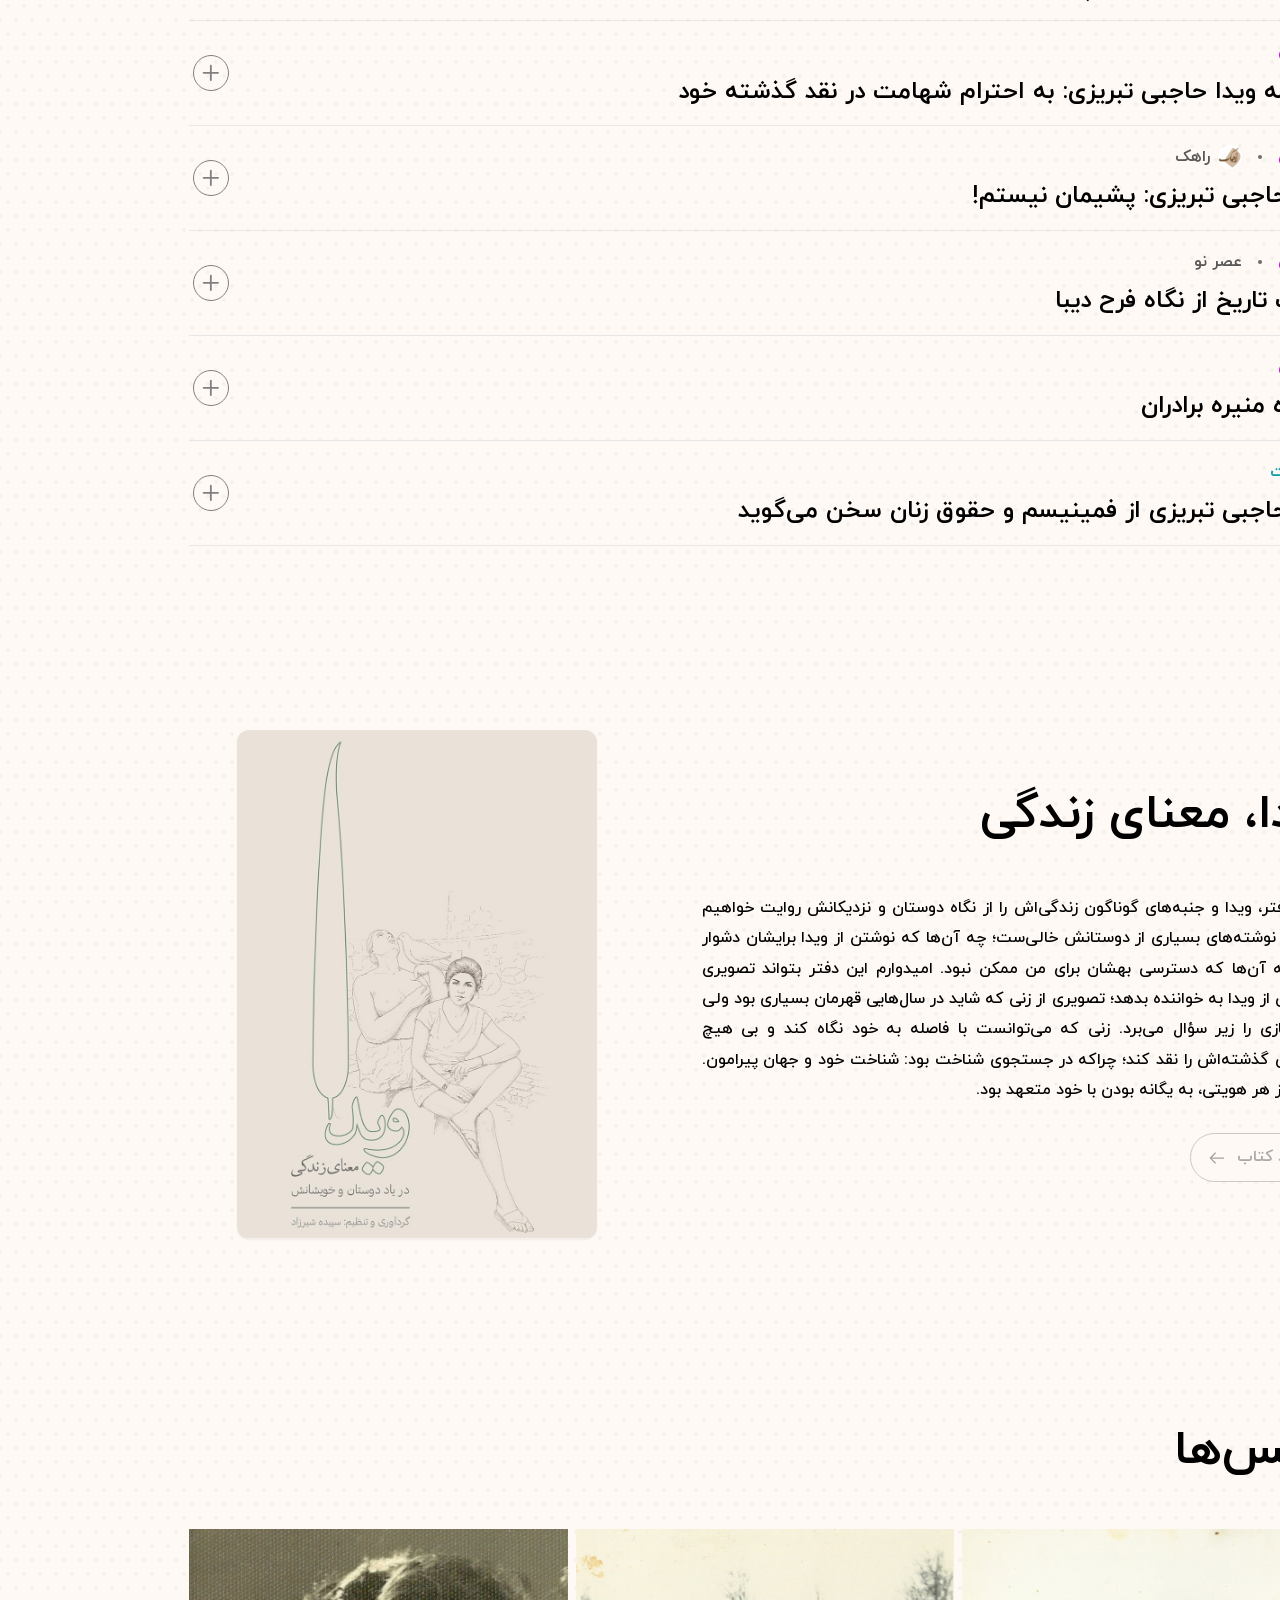
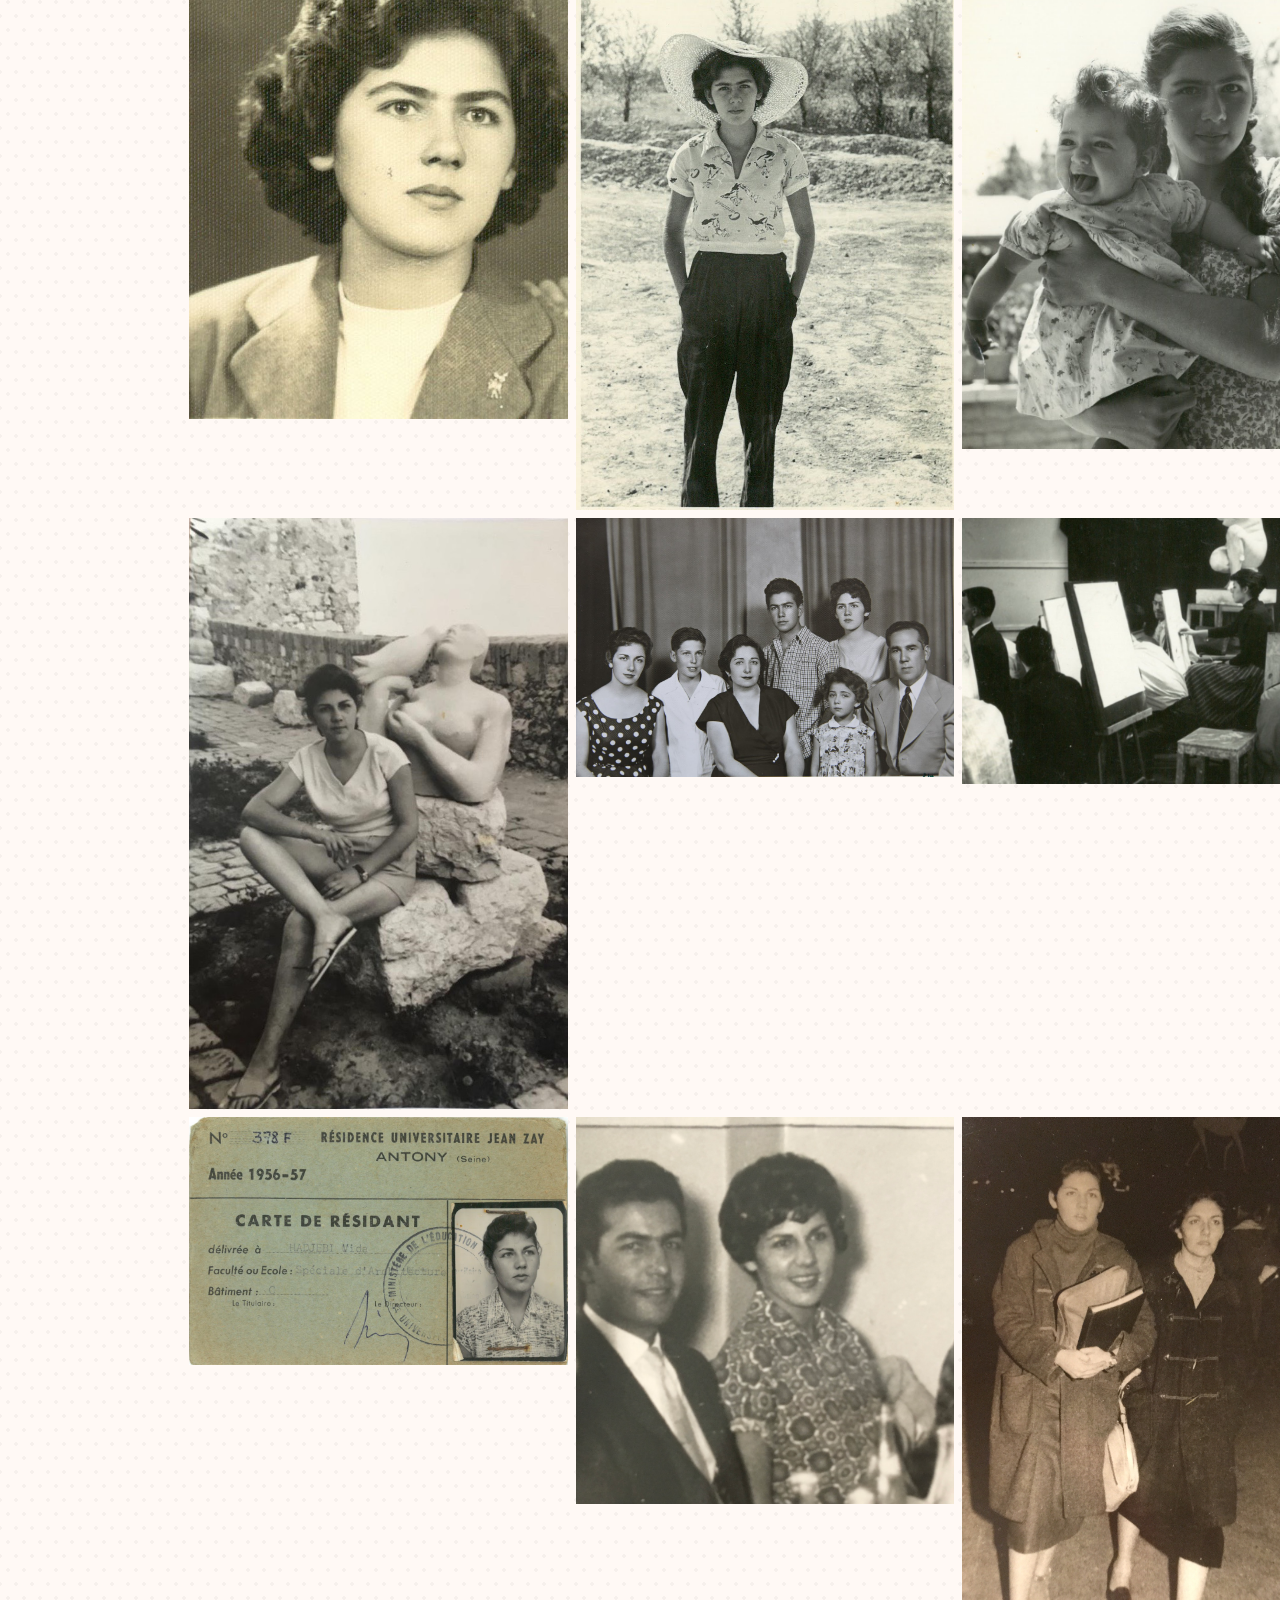
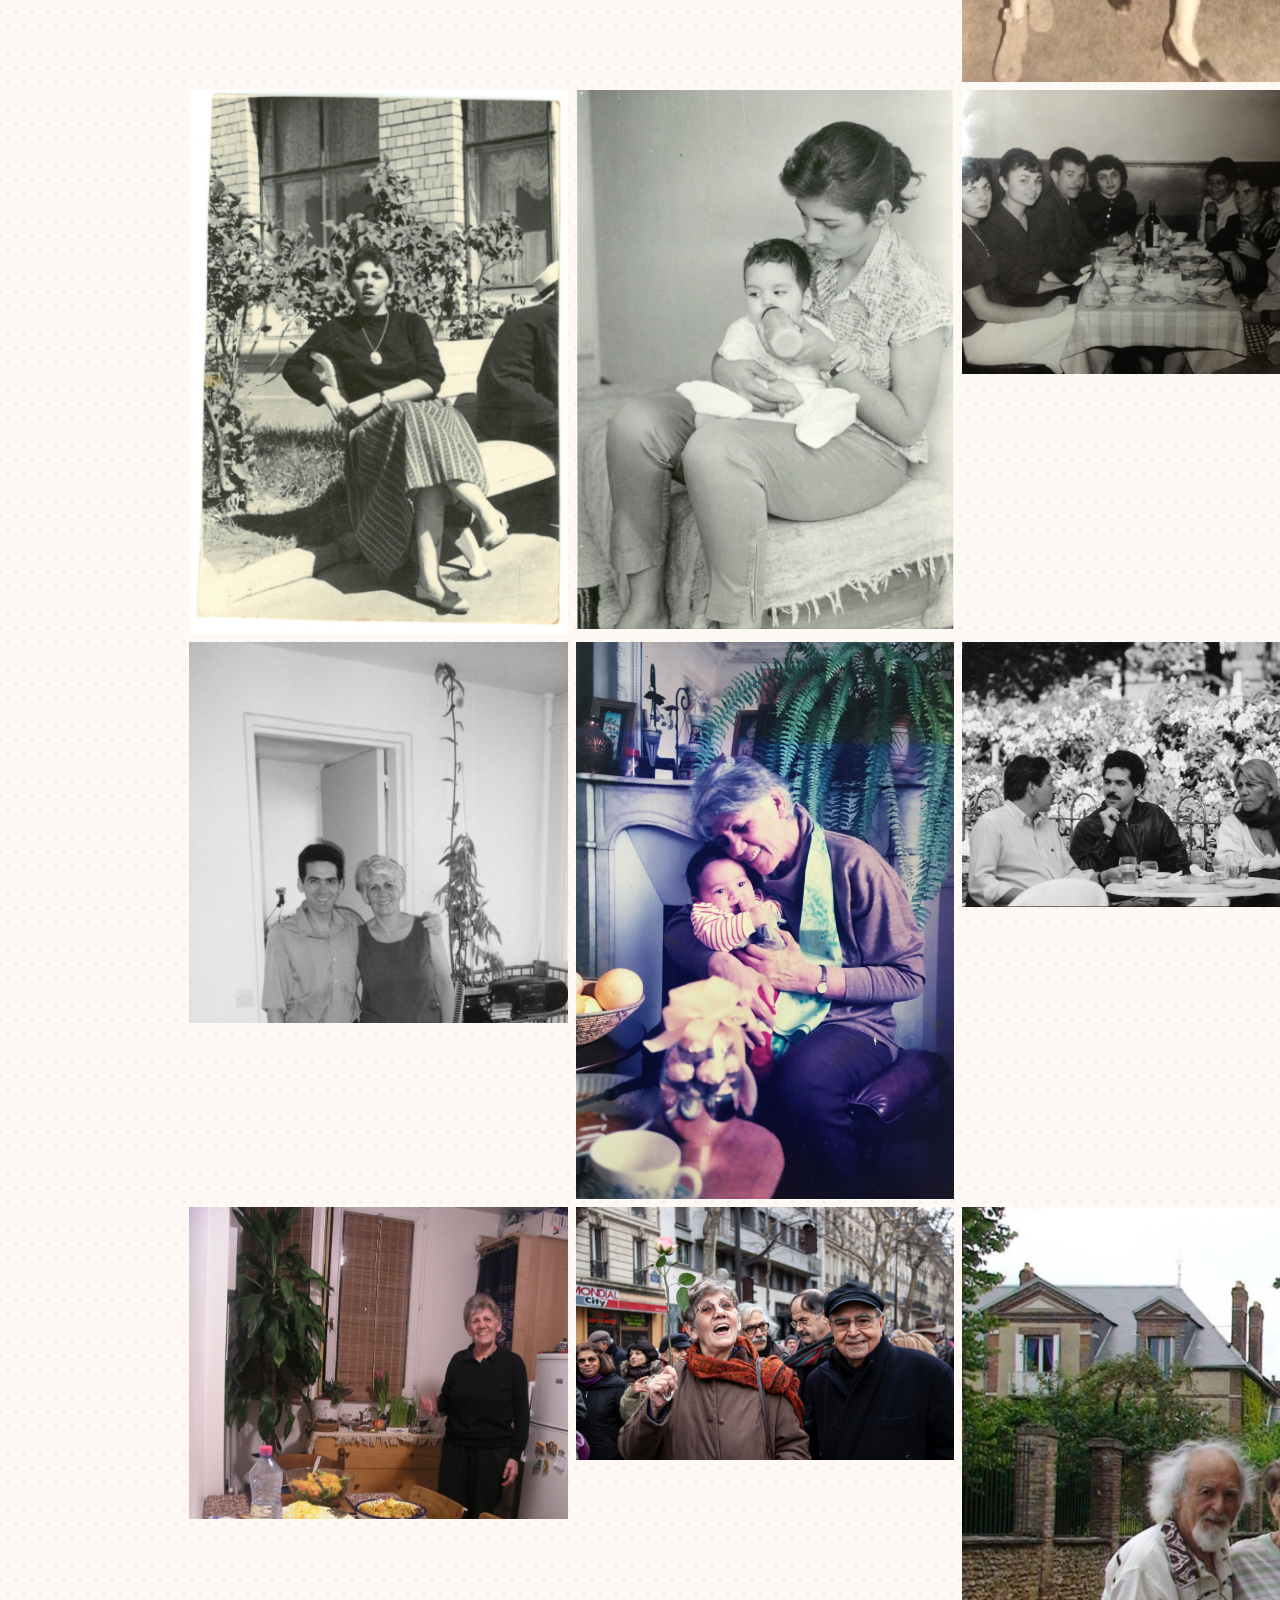
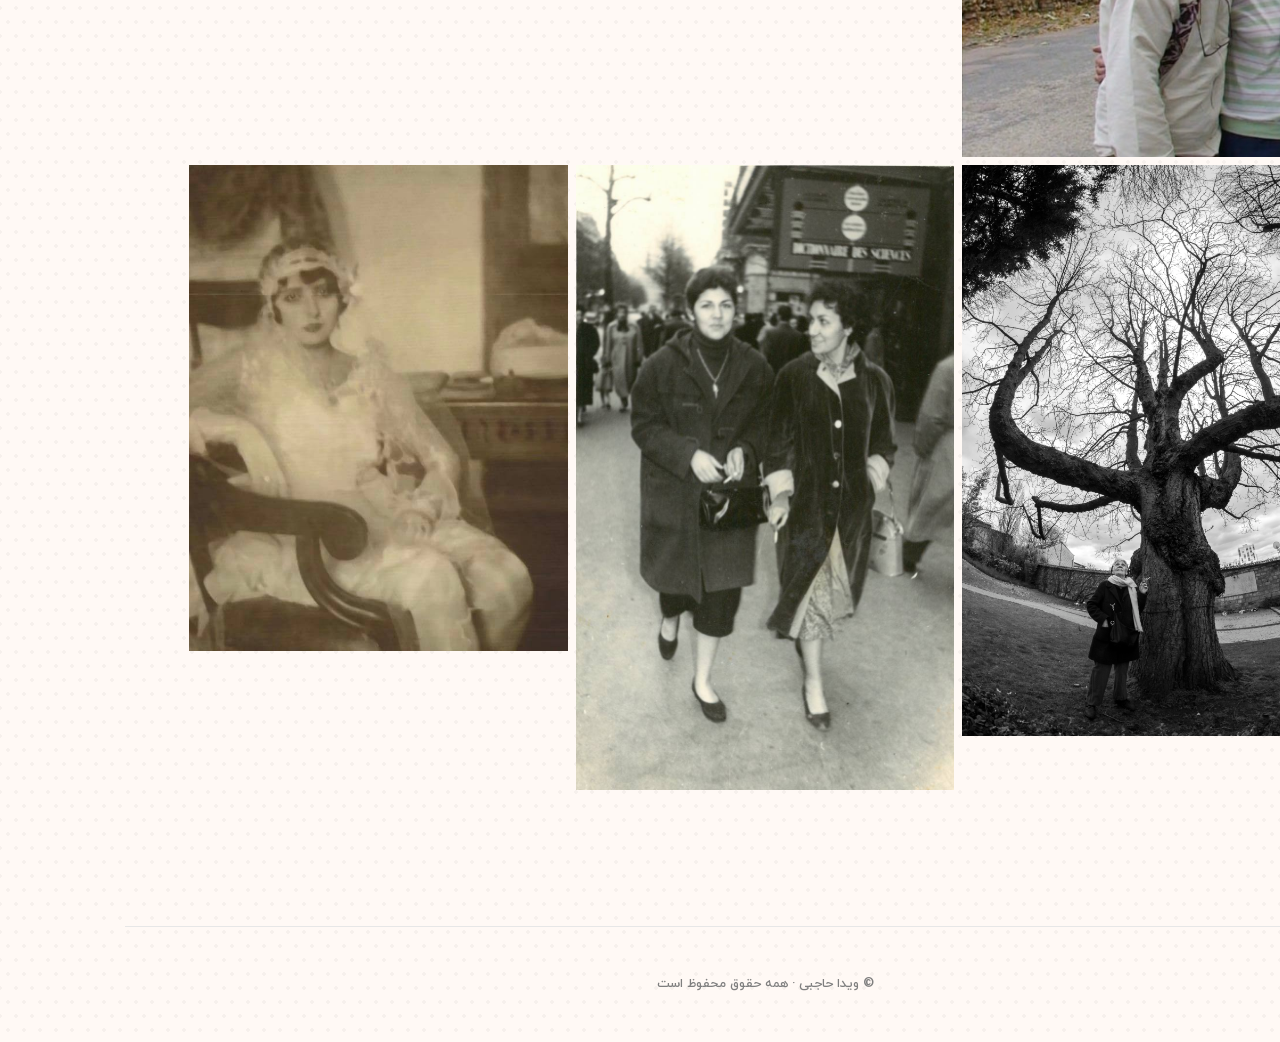
==== commit e1818fa7: "Language toggle: remove both flags; Farsi option labelled "فارسی" Co-Authored-By: Claude Opus 4.8 (1" ====
--- a/index.html
+++ b/index.html
@@ -134,7 +134,7 @@
   <link rel="preconnect" href="https://fonts.gstatic.com" crossorigin />
   <link rel="stylesheet" href="https://fonts.googleapis.com/css2?family=Inter:wght@400;500;600;700&display=swap" />
 
-  <link rel="stylesheet" href="styles.css?v=53" />
+  <link rel="stylesheet" href="styles.css?v=54" />
 
   <!-- PhotoSwipe lightbox -->
   <link rel="stylesheet" href="https://cdn.jsdelivr.net/npm/photoswipe@5.4.4/dist/photoswipe.css" />
@@ -669,10 +669,8 @@
 
   <!-- Language toggle button -->
   <button class="btn-lang" id="langToggle" aria-label="Changer la langue / تغییر زبان">
-    <span class="btn-lang-flag lang-fa"><img src="assets/images/flag-france.svg" alt="" class="flag-img" /></span>
-    <span class="btn-lang-flag lang-fr"><img src="assets/images/flag-lion-sun.svg" alt="" class="flag-img" /></span>
     <span class="lang-fa">FR</span>
-    <span class="lang-fr">FA</span>
+    <span class="lang-fr">فارسی</span>
   </button>
 </body>
 </html>
--- a/styles.css
+++ b/styles.css
@@ -1330,6 +1330,9 @@
 [data-lang="fr"] .lang-fr { display: block; }
 
 /* ── LTR (French) overrides ──────────────────────────────── */
+/* Taller header in French (+16px → +8px top & bottom) */
+[dir="ltr"] .main-nav { padding-top: 24px; padding-bottom: 24px; }
+
 /* French uses Inter (Latin font) per Figma spec */
 [data-lang="fr"] .lang-fr,
 [dir="ltr"] .hero-bio.lang-fr,
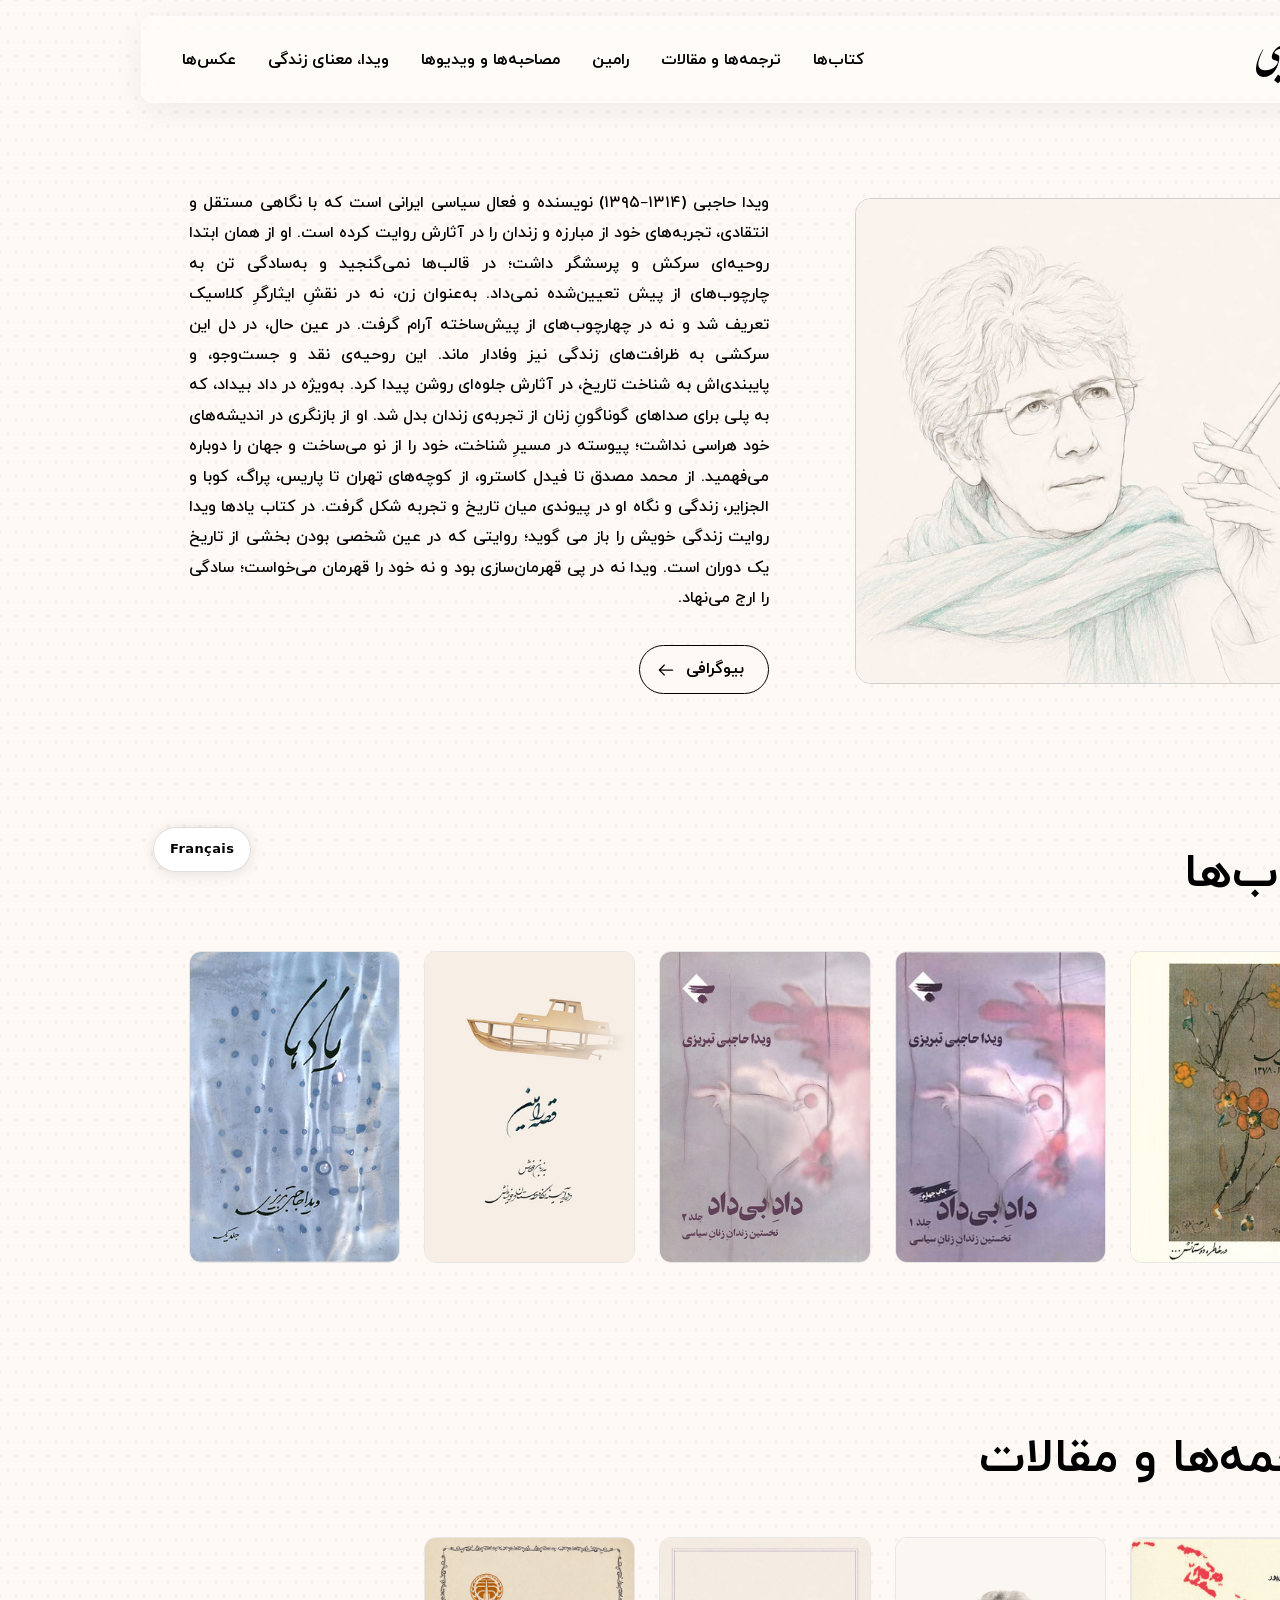
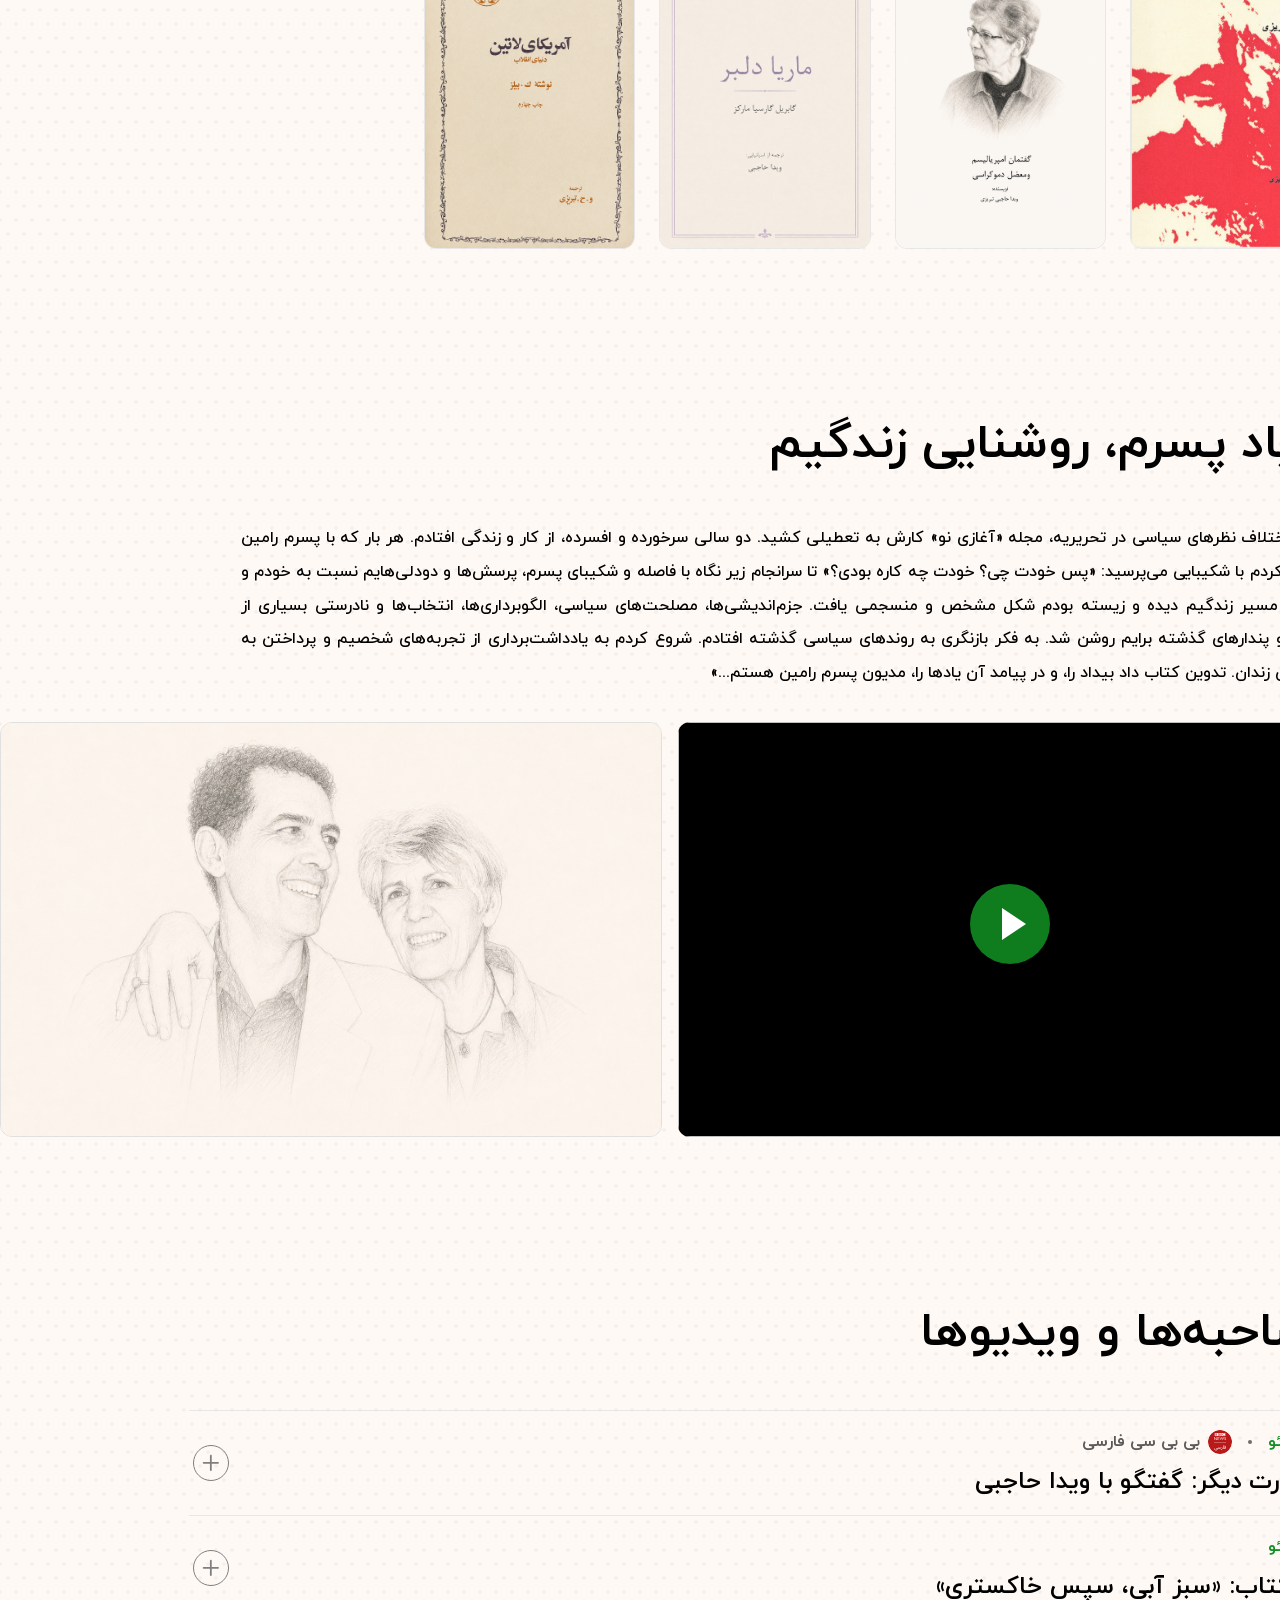
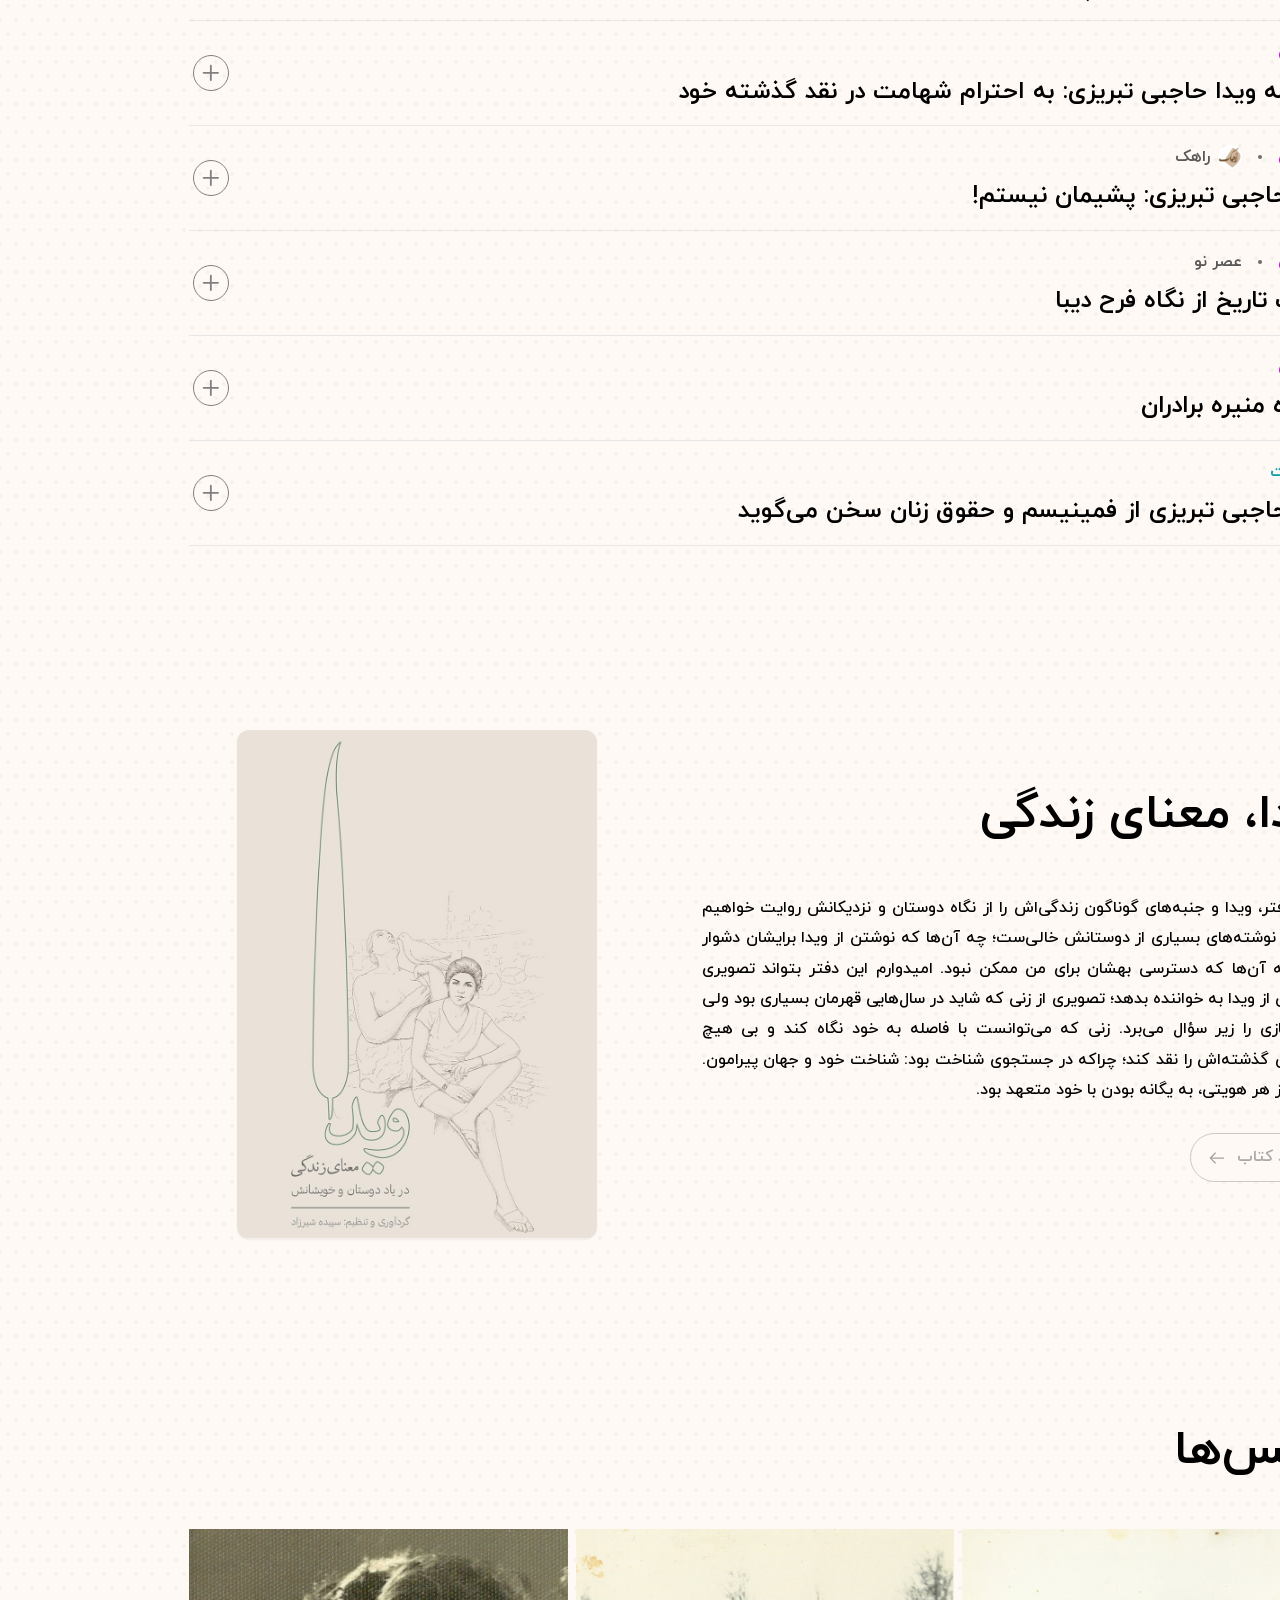
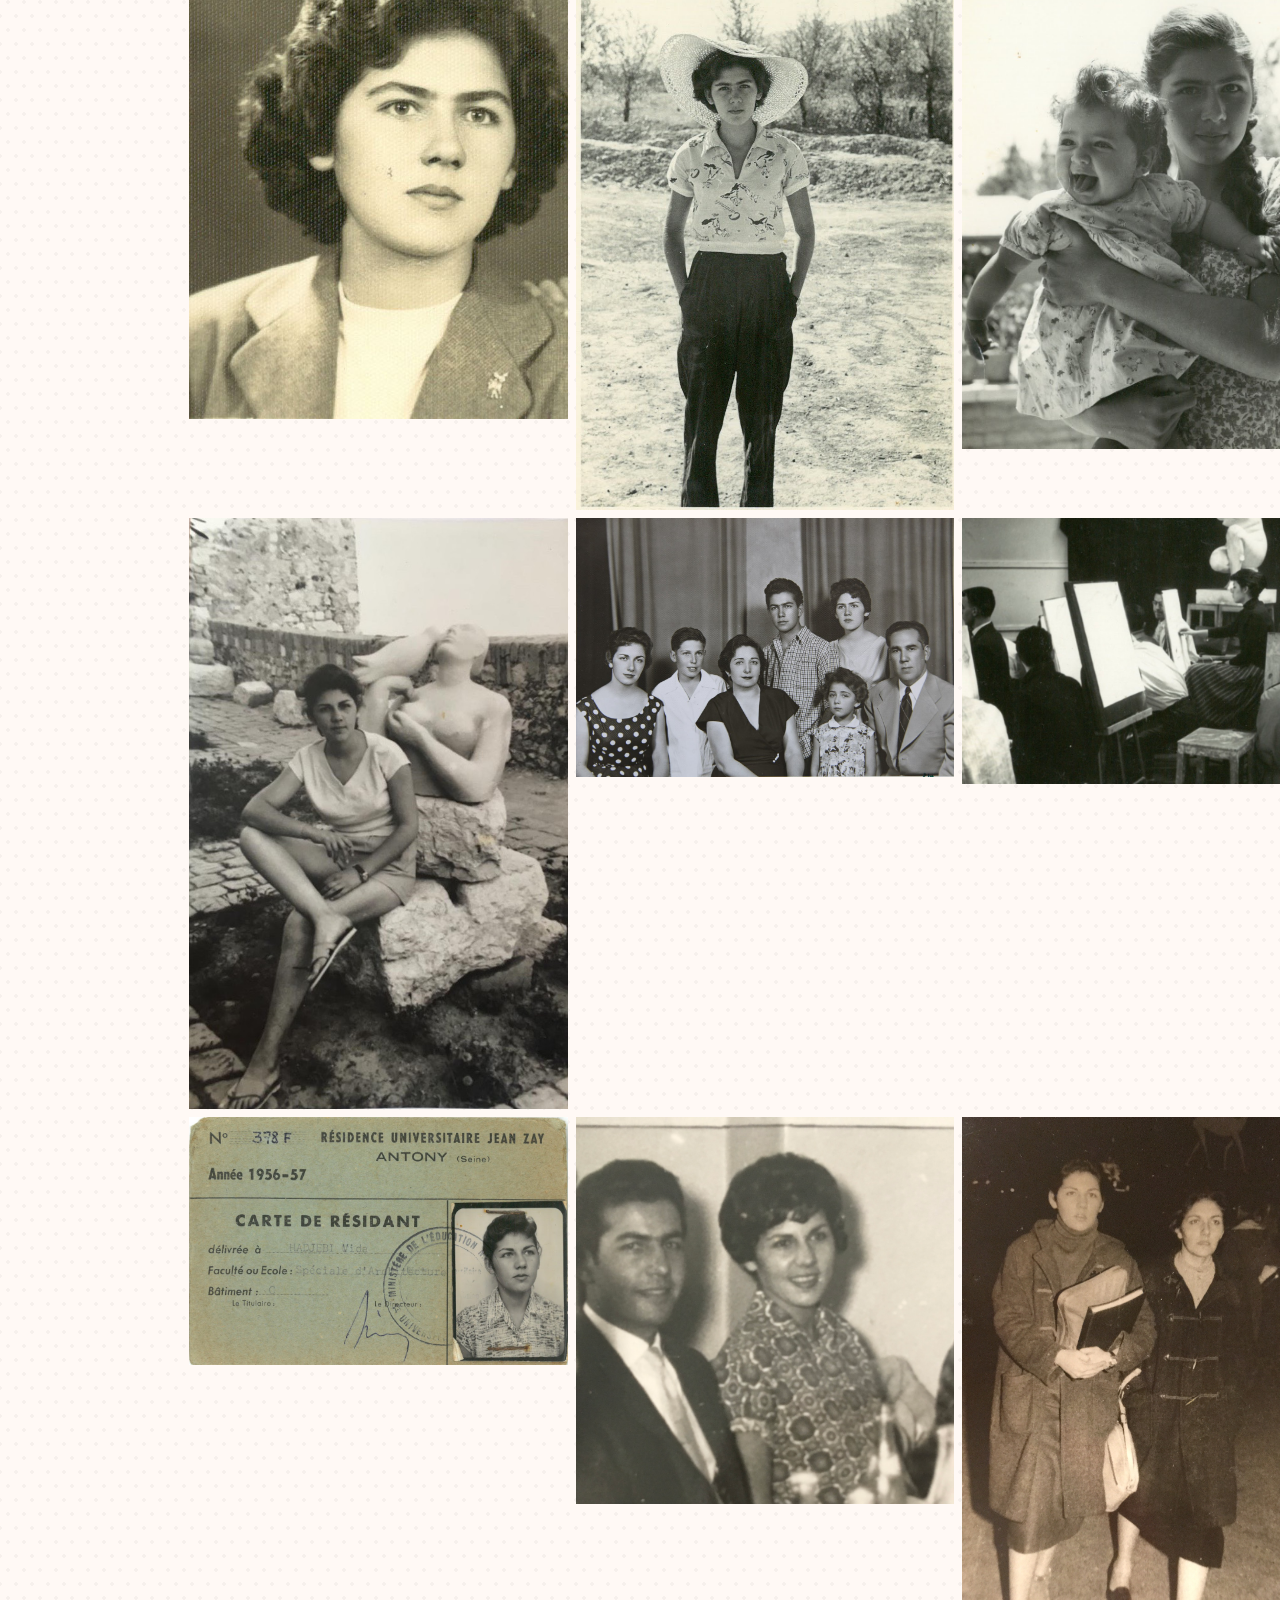
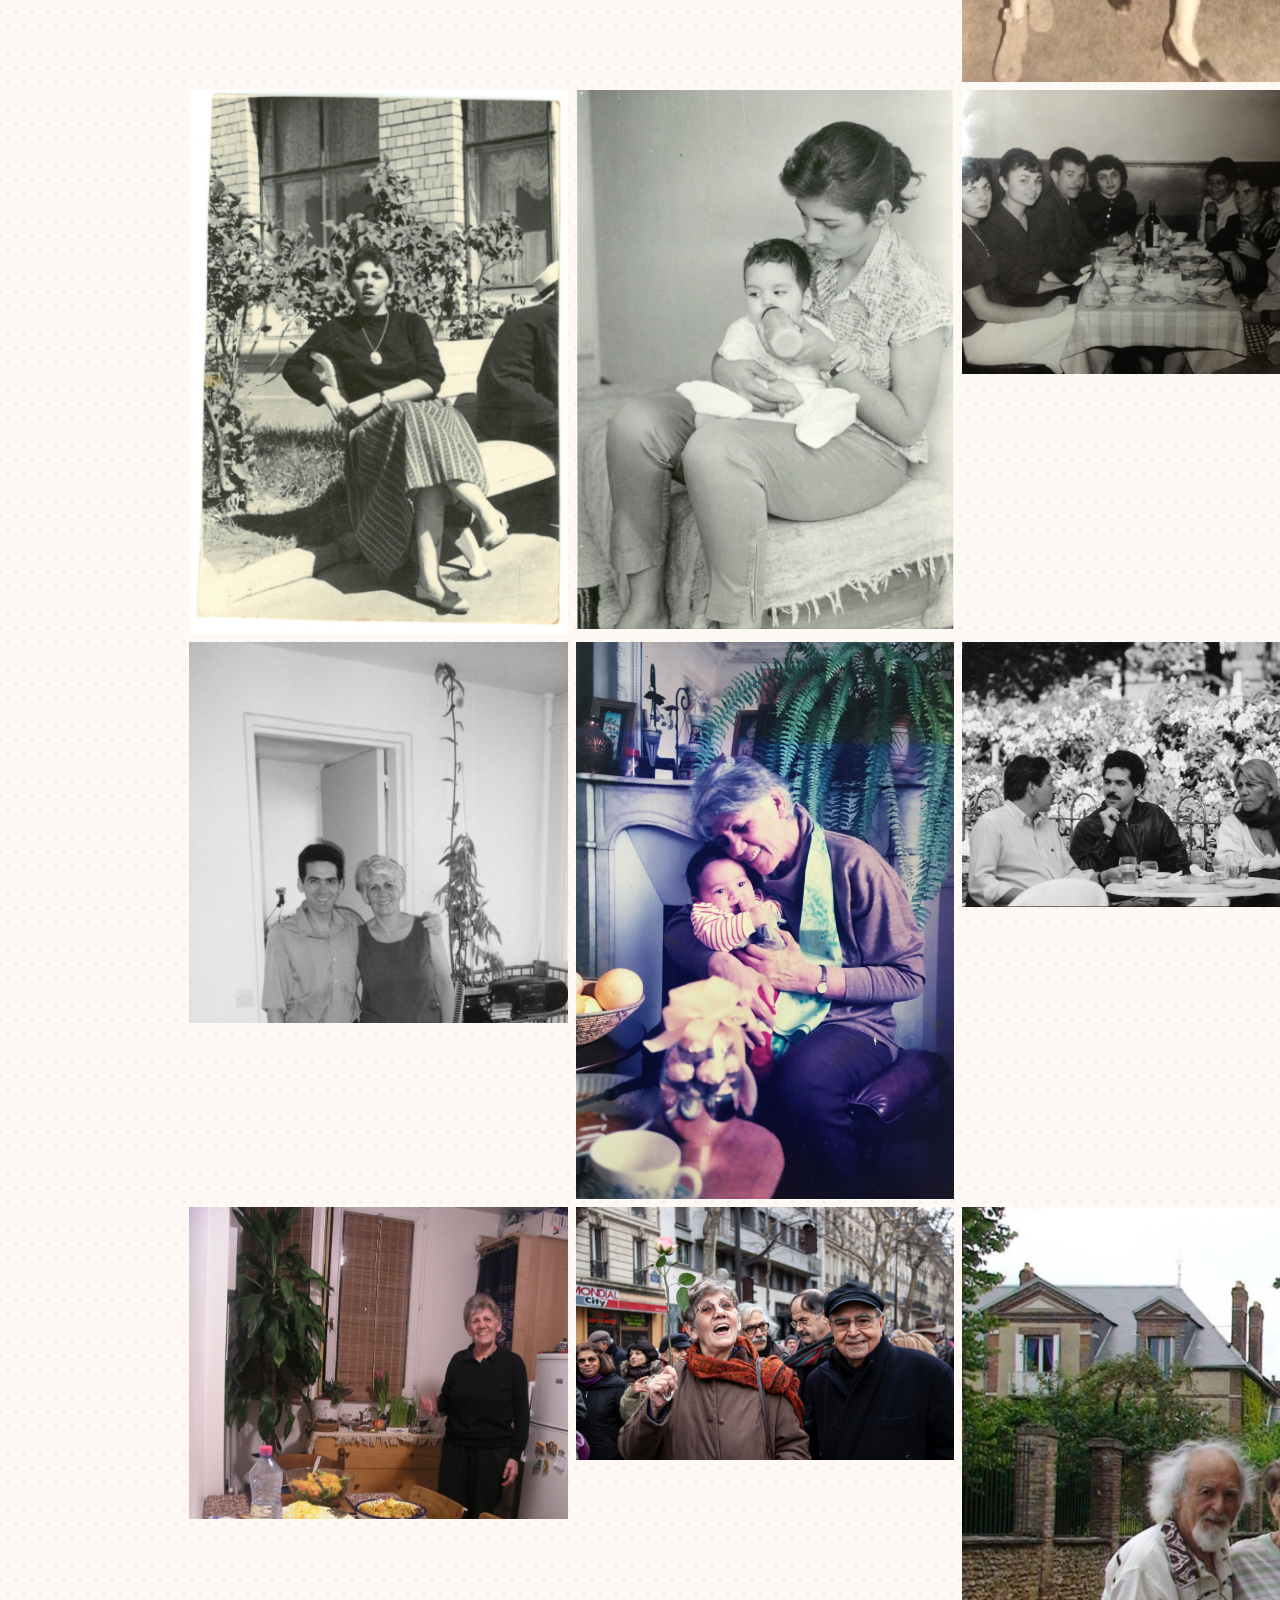
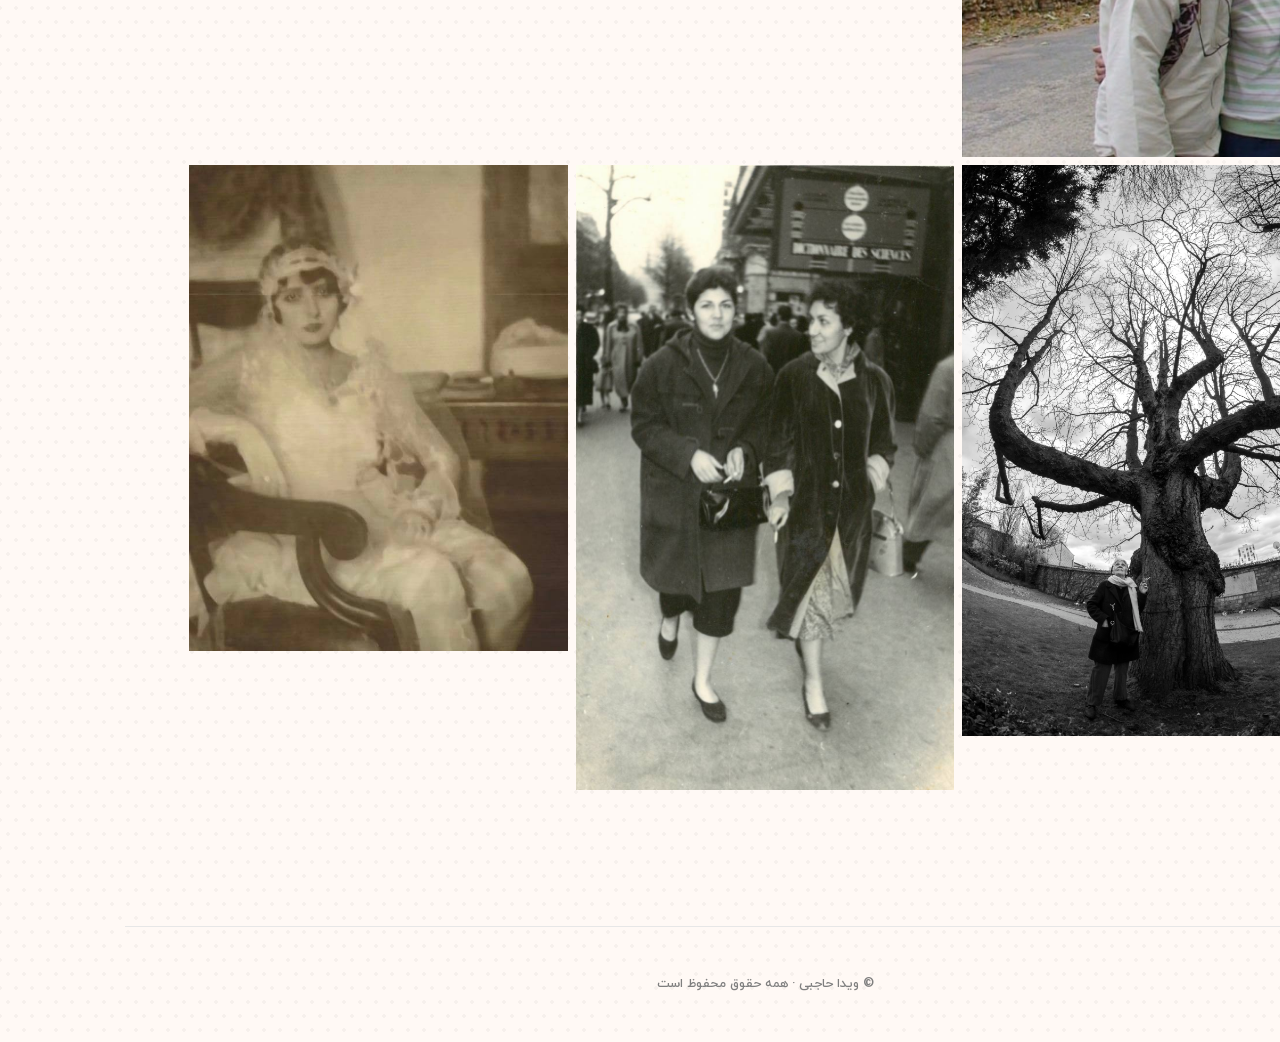
==== commit 03608449: "Language toggle: "Français" label; "فارسی" uses the site's Persian font Co-Authored-By: Claude Opus " ====
--- a/index.html
+++ b/index.html
@@ -134,7 +134,7 @@
   <link rel="preconnect" href="https://fonts.gstatic.com" crossorigin />
   <link rel="stylesheet" href="https://fonts.googleapis.com/css2?family=Inter:wght@400;500;600;700&display=swap" />
 
-  <link rel="stylesheet" href="styles.css?v=54" />
+  <link rel="stylesheet" href="styles.css?v=55" />
 
   <!-- PhotoSwipe lightbox -->
   <link rel="stylesheet" href="https://cdn.jsdelivr.net/npm/photoswipe@5.4.4/dist/photoswipe.css" />
@@ -669,7 +669,7 @@
 
   <!-- Language toggle button -->
   <button class="btn-lang" id="langToggle" aria-label="Changer la langue / تغییر زبان">
-    <span class="lang-fa">FR</span>
+    <span class="lang-fa">Français</span>
     <span class="lang-fr">فارسی</span>
   </button>
 </body>
--- a/styles.css
+++ b/styles.css
@@ -1451,6 +1451,9 @@
 }
 .btn-lang .btn-lang-flag { font-size: 17px; line-height: 1; }
 .btn-lang .btn-lang-flag .flag-img { width: 22px; height: auto; display: block; }
+/* Label fonts: French in Inter, Persian "فارسی" in the site's Persian font */
+.btn-lang .lang-fa { font-family: 'Inter', system-ui, -apple-system, sans-serif; }
+[data-lang="fr"] .btn-lang .lang-fr { font-family: var(--font-body); }
 /* Only the active language's flag is shown, both aligned identically */
 [data-lang="fa"] .btn-lang .btn-lang-flag.lang-fr,
 [data-lang="fr"] .btn-lang .btn-lang-flag.lang-fa { display: none; }
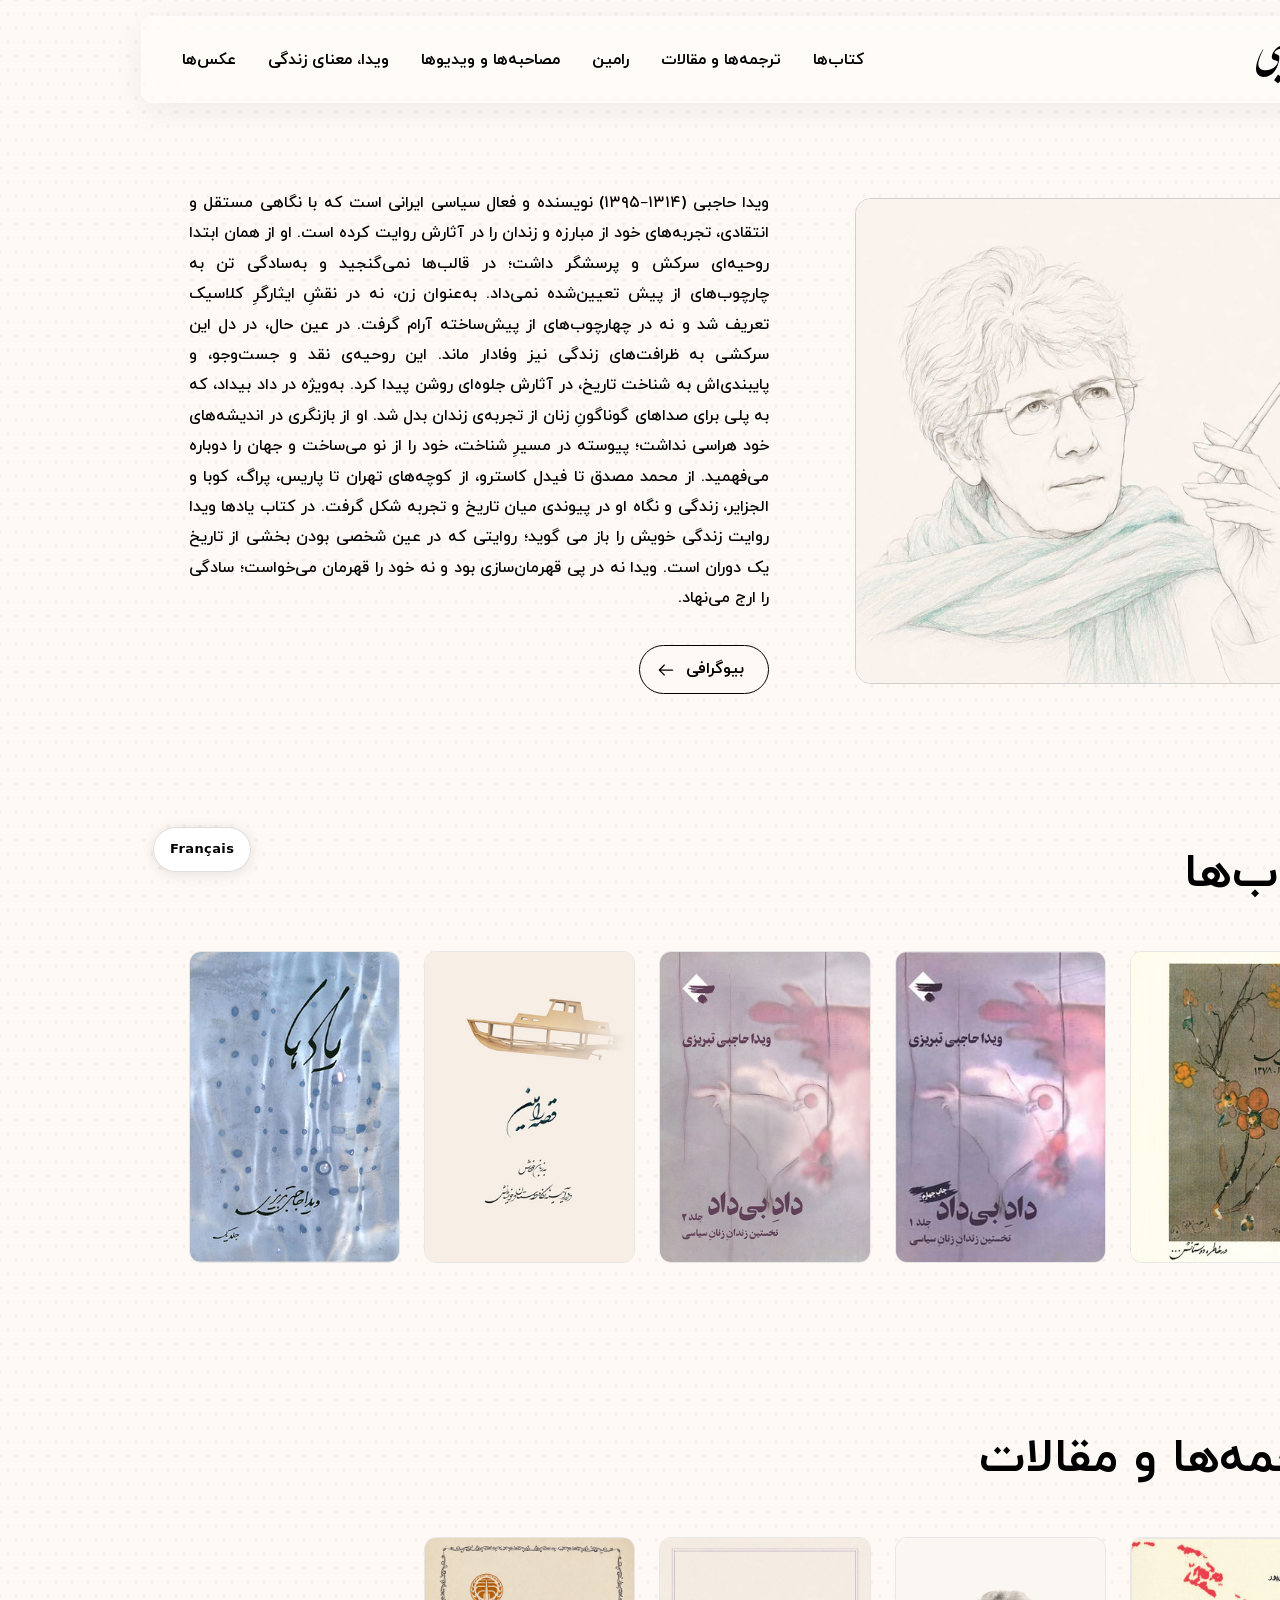
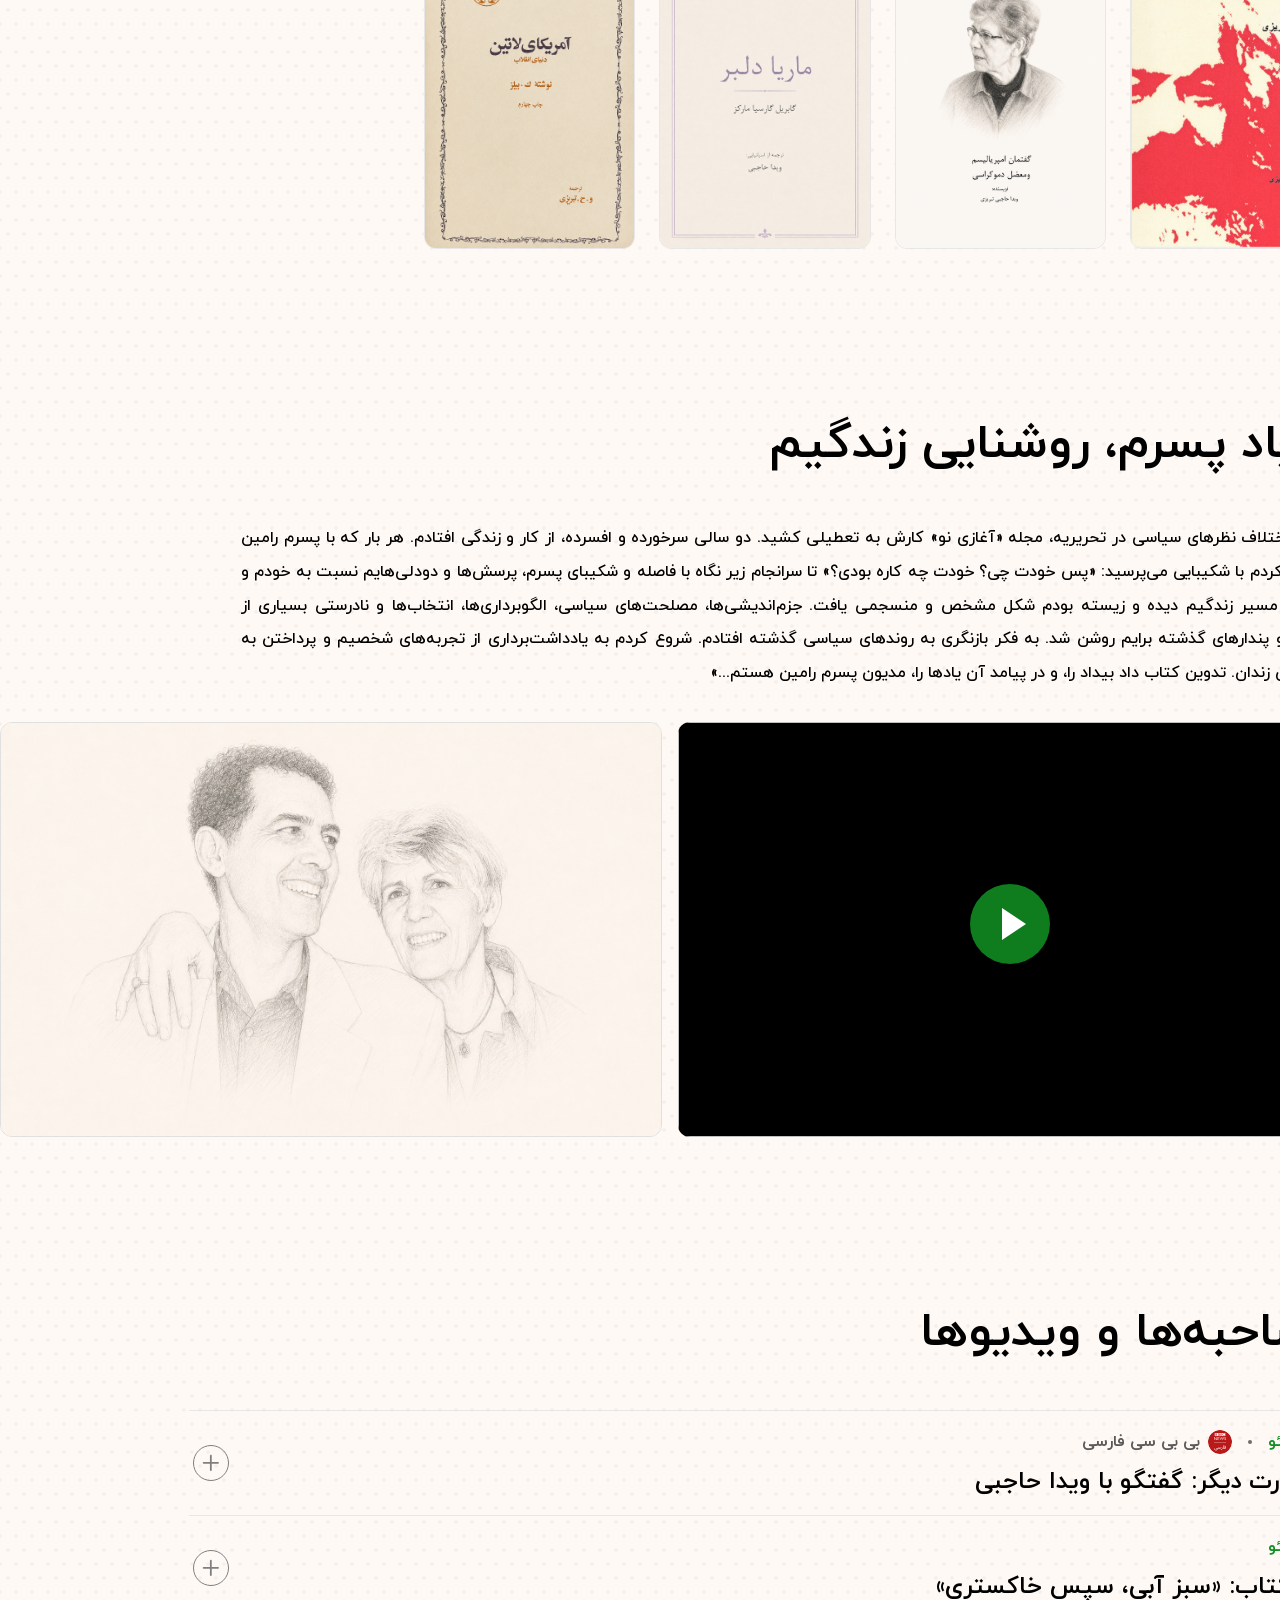
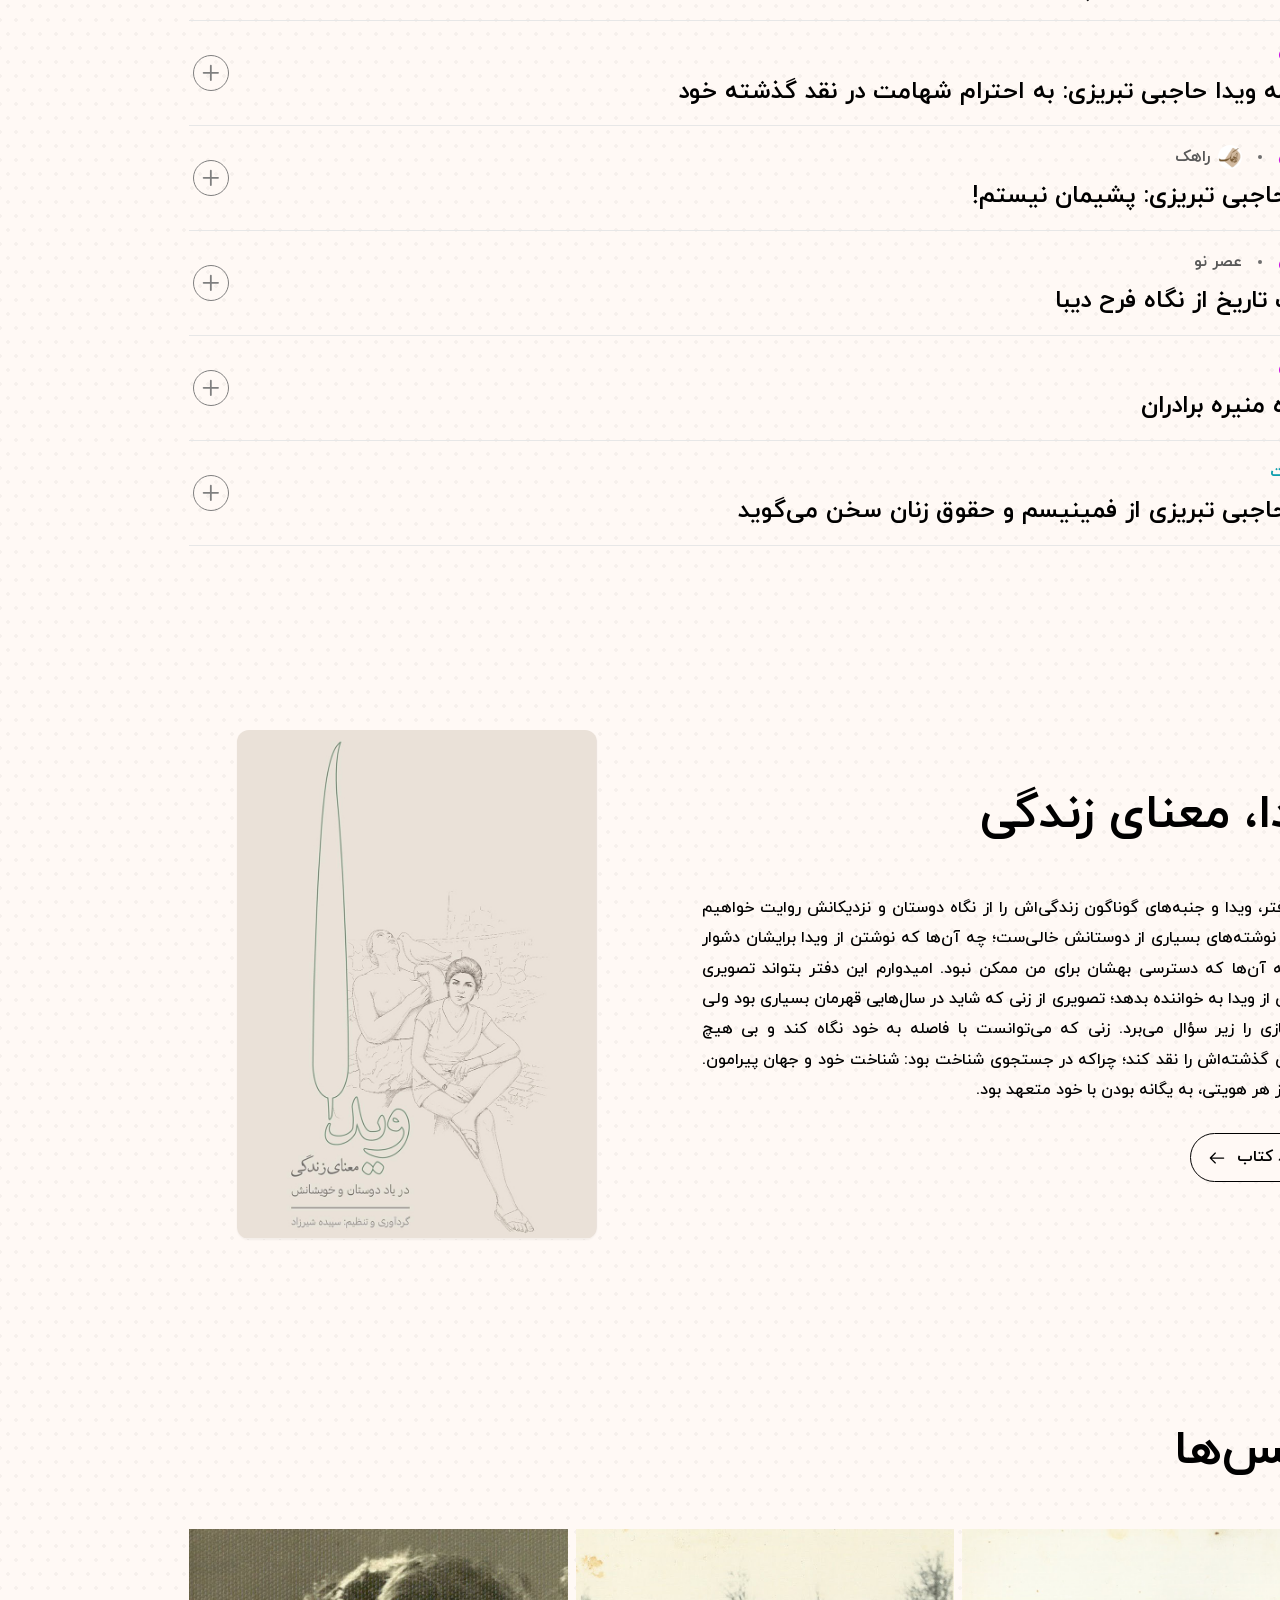
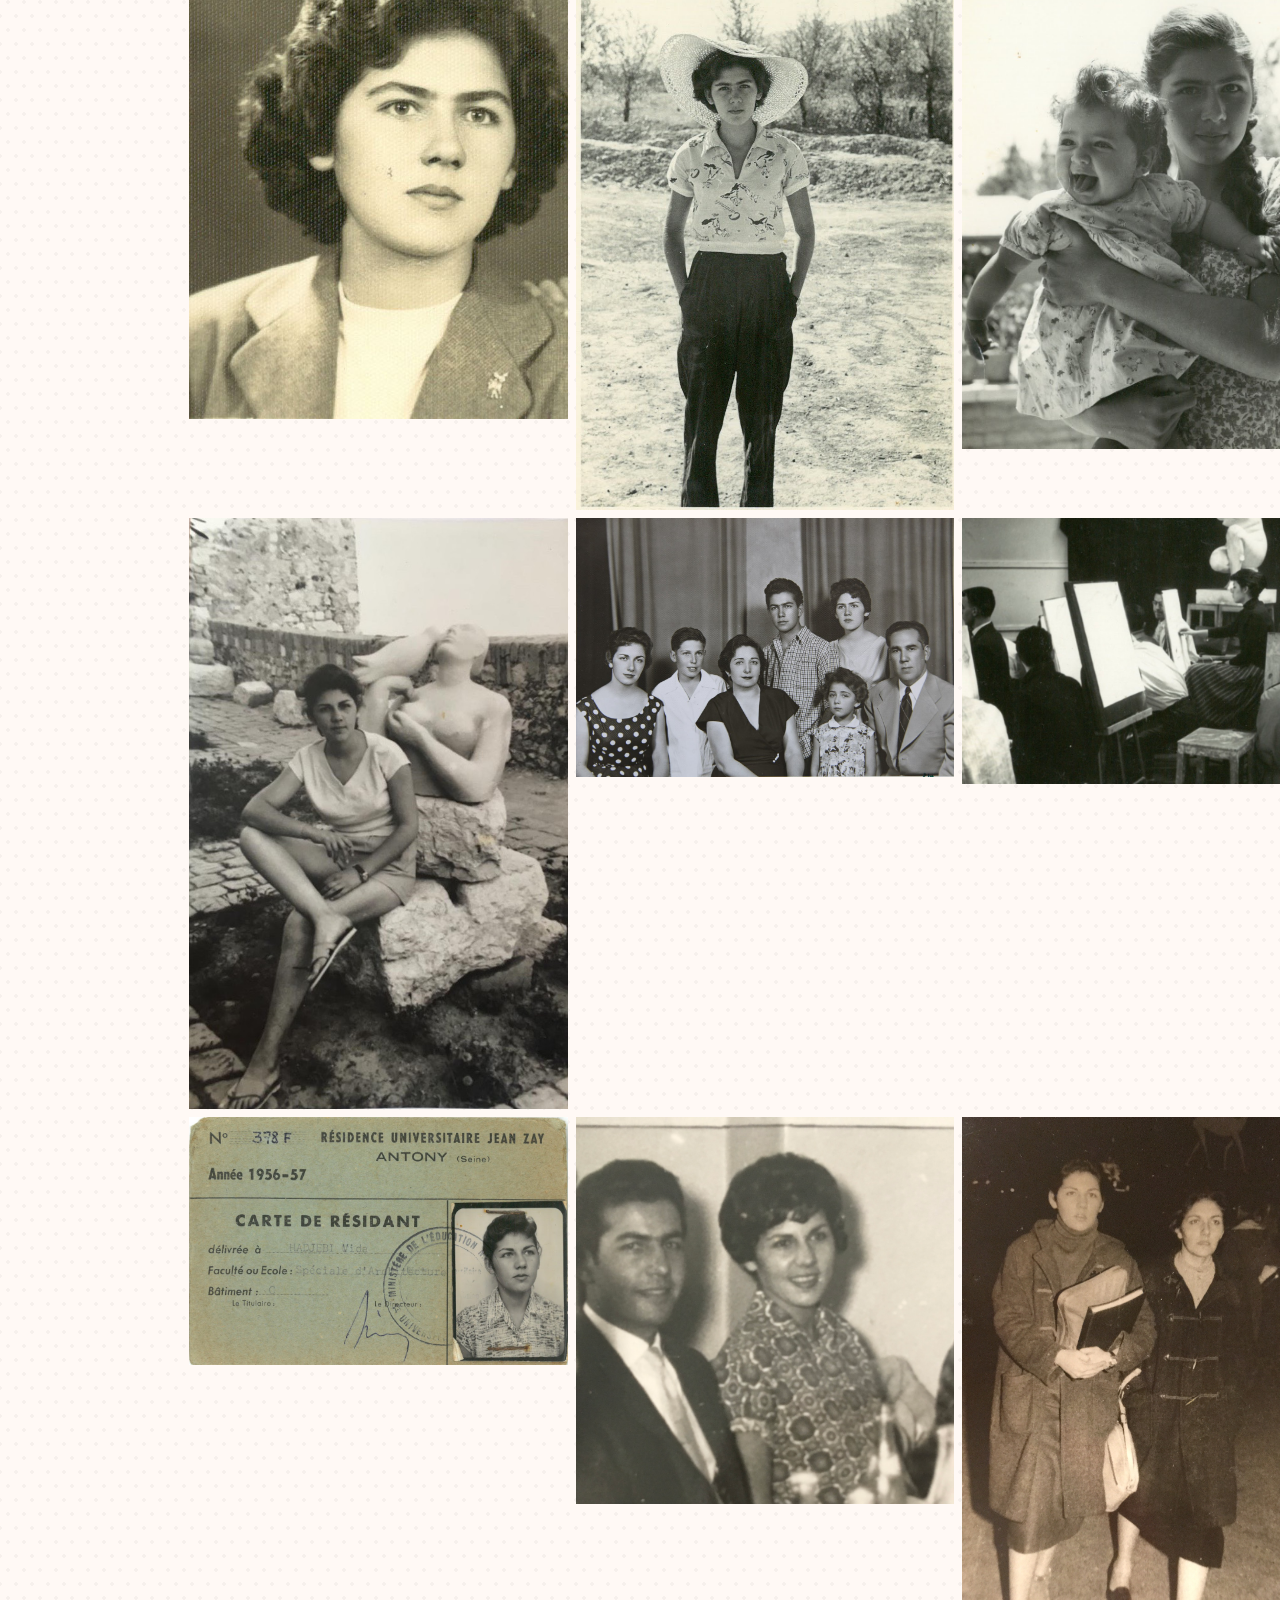
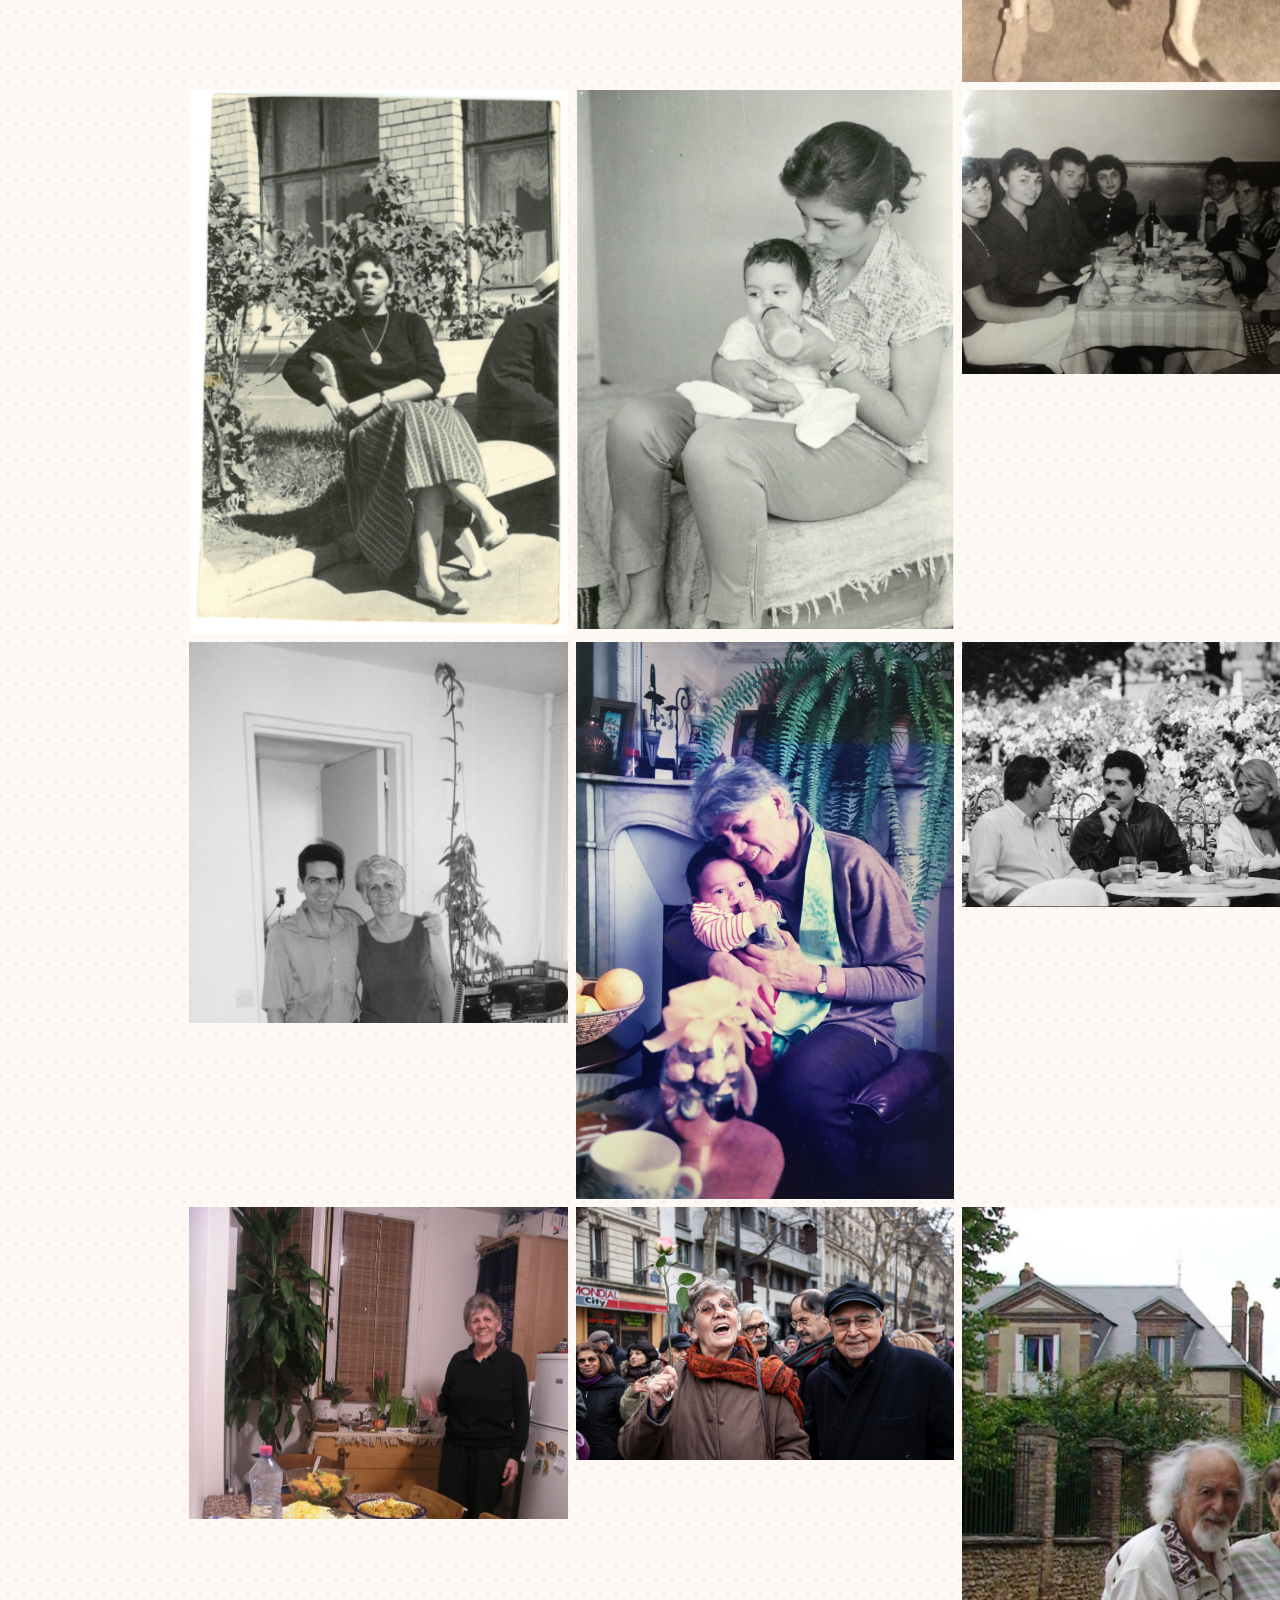
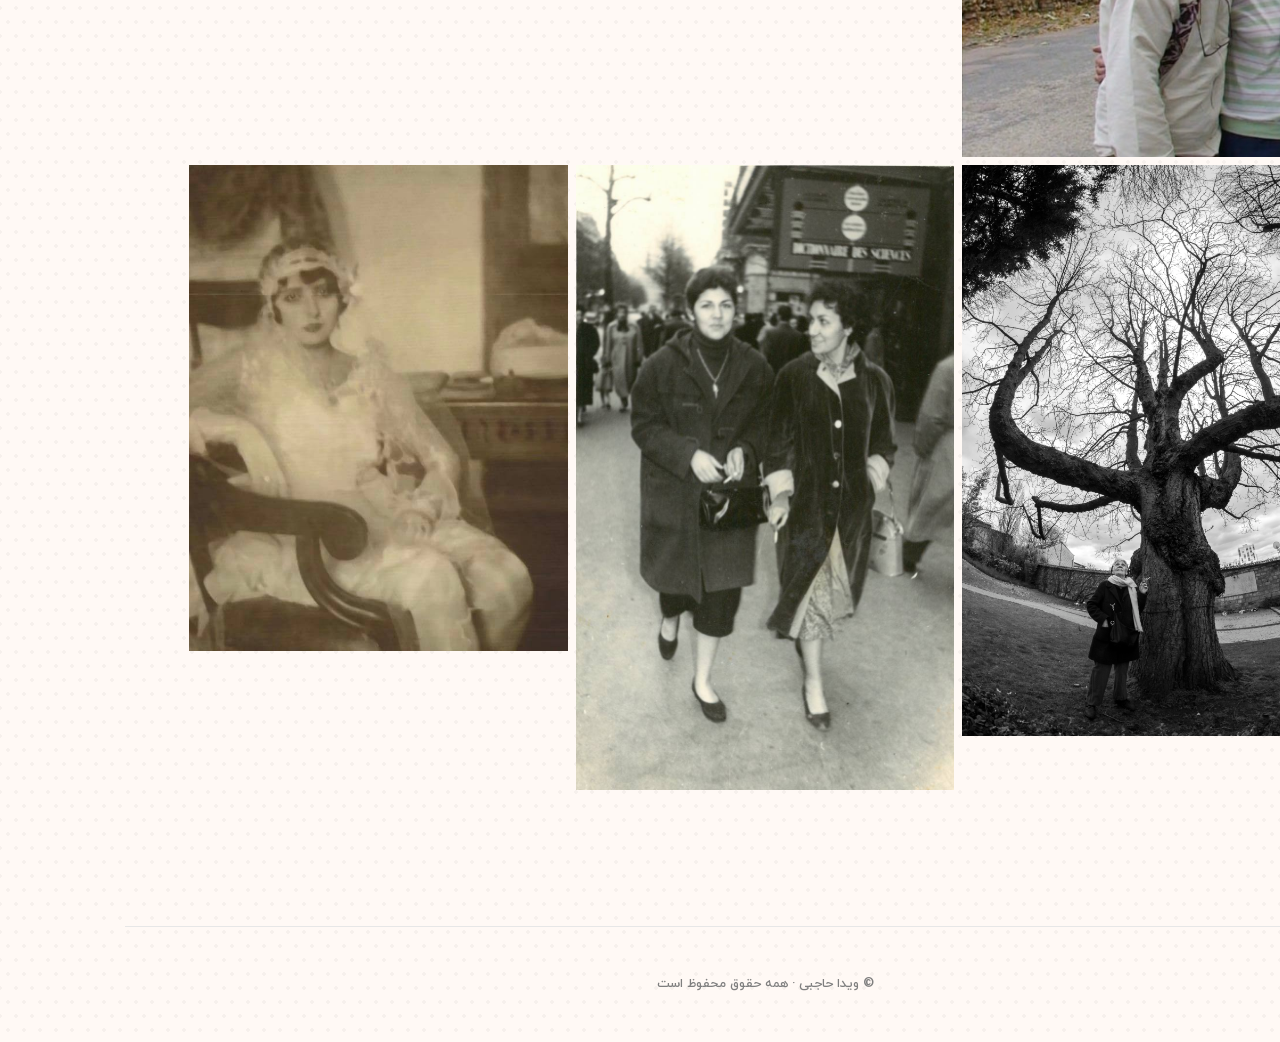
==== commit 833a49b6: "Meaning section: activate download button → link to Vida book PDF (FA + FR) Co-Authored-By: Claude O" ====
--- a/index.html
+++ b/index.html
@@ -476,7 +476,7 @@
           <p class="lang-fr">
             Dans ce recueil, la vie et les multiples facettes de Vida seront racontées à travers le regard de ses amis et de ses proches. De nombreux témoignages manquent à l'appel — ceux pour qui écrire sur Vida était trop difficile, et ceux que je n'ai pas pu joindre. J'espère que ce recueil offrira au lecteur un portrait multidimensionnel de Vida : celui d'une femme qui fut, en certaines années, une figure admirée de beaucoup, mais qui remettait en question toute forme de héroïsation. Une femme capable de se regarder avec recul, de critiquer son propre passé sans concession, parce qu'elle était en quête de connaissance — connaissance de soi et du monde qui l'entourait. Plus que toute autre identité, elle demeurait fidèle à elle-même.
           </p>
-          <a class="btn btn-pill btn-disabled" aria-disabled="true" tabindex="-1">
+          <a class="btn btn-pill" href="assets/vida-manaye-zendegi.pdf" target="_blank" rel="noopener">
             <span class="lang-fa">دانلود کتاب</span>
             <span class="lang-fr">Télécharger le livre</span>
             <img src="assets/images/icon-arrow-left.svg" alt="" class="btn-icon" />
